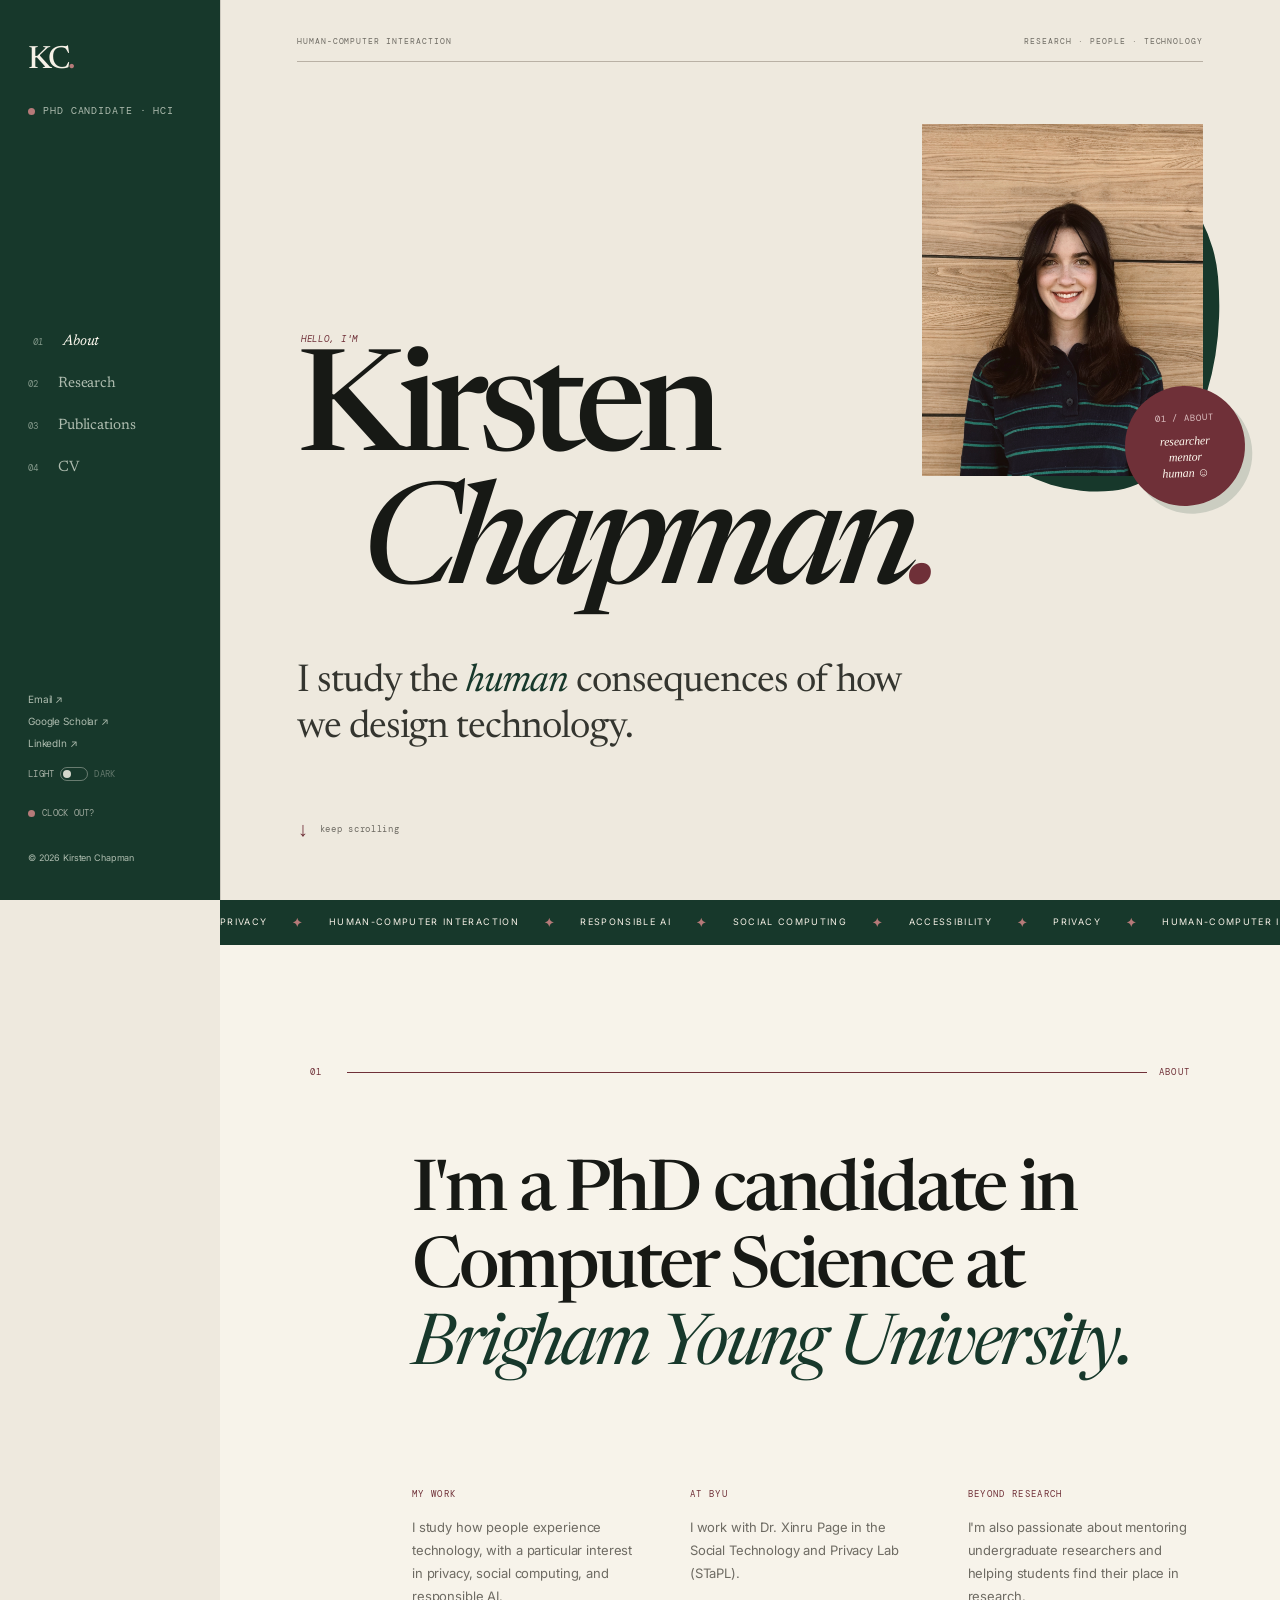
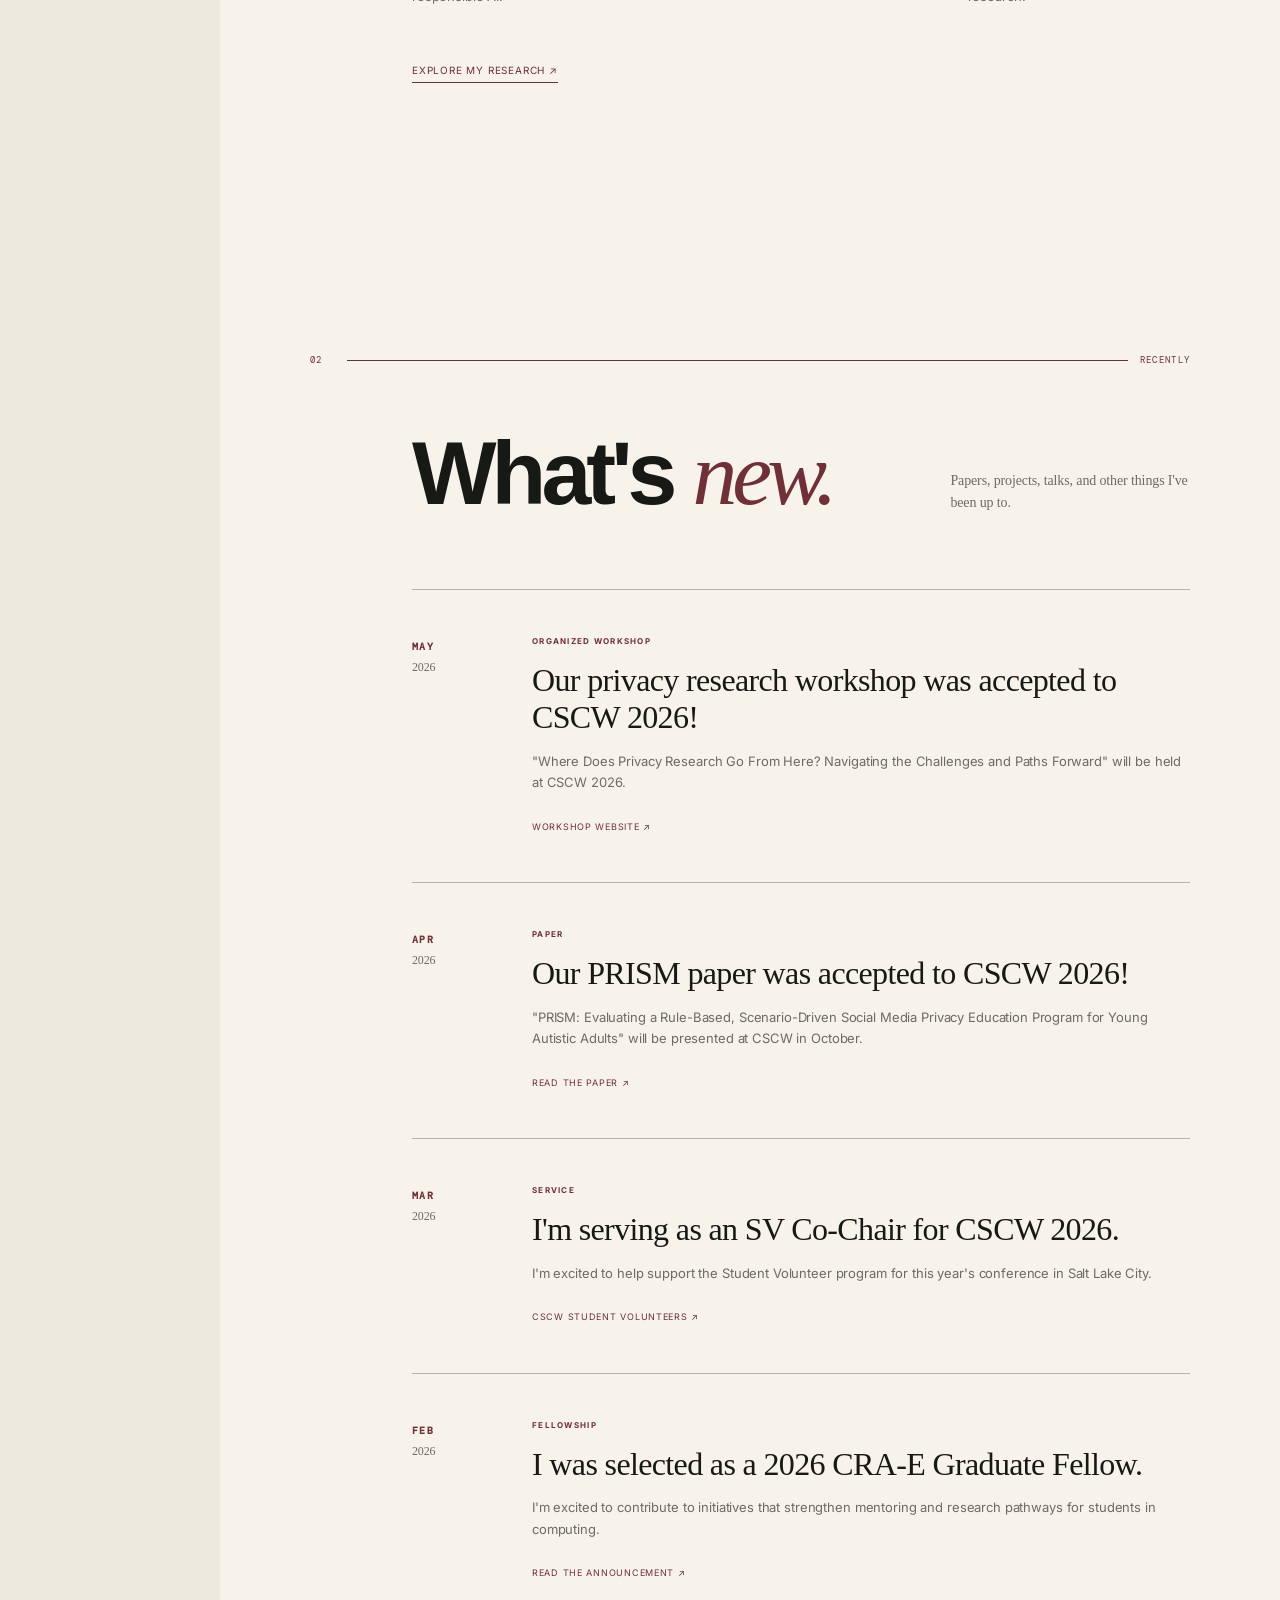
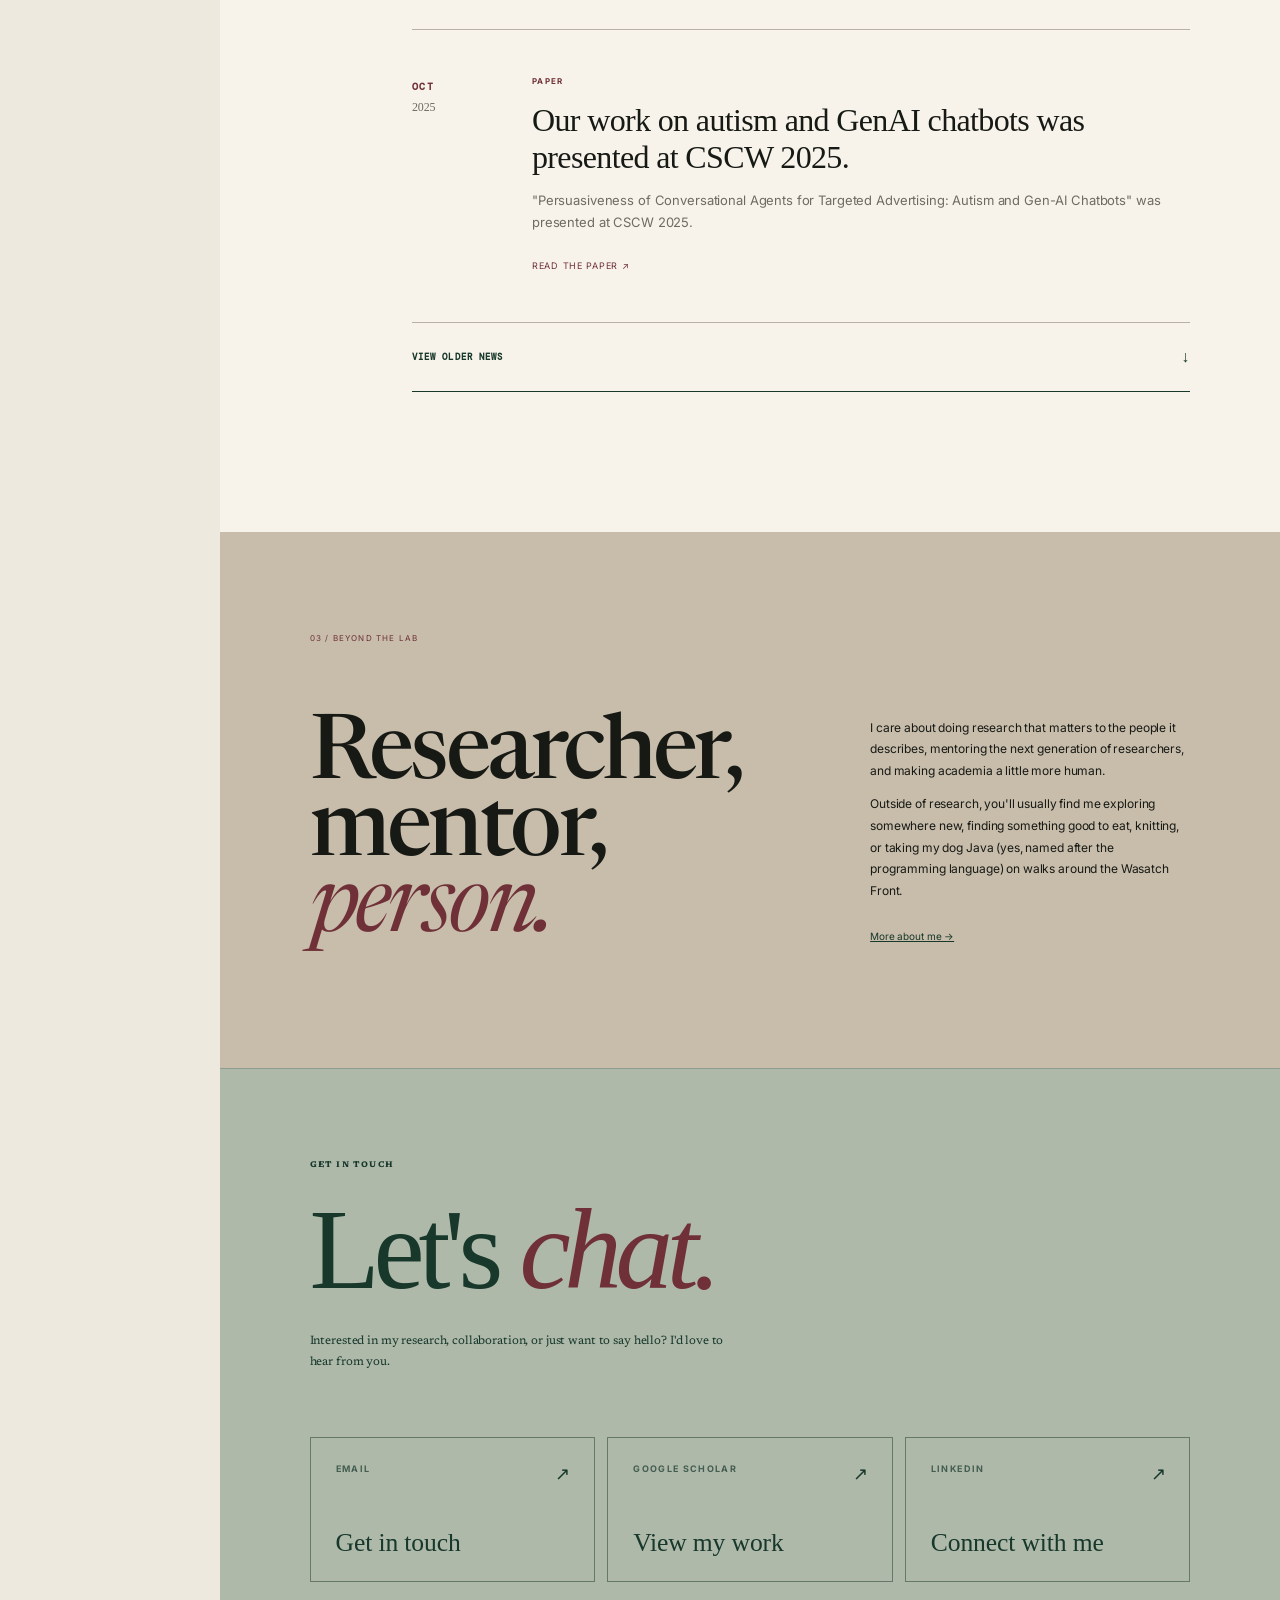
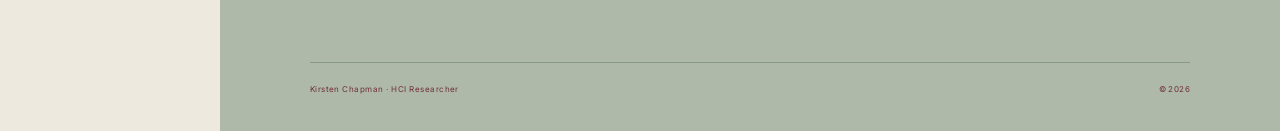
==== index.html @ 8ff65c74 "update" ====
<!DOCTYPE html>

<html lang="en">
<head>
<meta charset="utf-8"/>
<meta content="width=device-width, initial-scale=1.0" name="viewport"/>
<meta content="Kirsten Chapman is a Human-Computer Interaction researcher studying privacy, social computing, responsible AI, and people's experiences with technology." name="description"/>
<link href="images/favicon.png" rel="icon" type="image/png"/>
<title>
    Kirsten Chapman — HCI Researcher
  </title>
<link href="styles.css?v=22" rel="stylesheet"/>
<link href="https://fonts.googleapis.com" rel="preconnect"/>
<link crossorigin="" href="https://fonts.gstatic.com" rel="preconnect"/>
<link href="https://fonts.googleapis.com/css2?family=DM+Mono:wght@300;400;500&amp;family=Inter:wght@400;500;600&amp;family=Newsreader:ital,opsz,wght@0,6..72,400;0,6..72,500;0,6..72,600;1,6..72,400;1,6..72,500&amp;display=swap" rel="stylesheet"/>
</head>
<body id="top">
<!-- ==============================
     SIDEBAR
============================== -->
<aside class="sidebar">
<div>
<a class="logo" href="index.html">
      KC<span>.</span>
</a>
<div class="sidebar-status">
<span class="status-dot desktop-status-dot" aria-hidden="true"></span>
<span class="status-text">PhD Candidate · HCI</span>
<a href="elsewhere.html" class="mobile-clock-out" aria-label="Clock out to Elsewhere"><span class="status-dot" aria-hidden="true"></span><span>Clock out?</span></a>
    </div>
</div>
<nav>
<a class="active" href="index.html">
<span>01</span> About
    </a>
<a href="research.html">
<span>02</span> Research
    </a>
<a href="publications.html">
<span>03</span> Publications
    </a>
<a href="cv.html">
<span>04</span> CV
    </a>
</nav>
<div class="sidebar-bottom">

<div class="social-links">
<a href="mailto:chapkirsten@gmail.com">
        Email ↗︎︎︎
      </a>
<a href="https://scholar.google.com/citations?user=ZnHVCngAAAAJ&amp;hl=en&amp;oi=ao">
        Google Scholar ↗︎︎
      </a>
<a href="https://www.linkedin.com/in/kirsten-chapman/">
        LinkedIn ↗︎︎
      </a>
</div><button aria-label="Switch to dark mode" class="theme-toggle" title="Switch to dark mode" type="button">
<span class="theme-toggle-label">Light</span>
<span aria-hidden="true" class="theme-switch"><span></span></span>
<span class="theme-toggle-alt">Dark</span>
</button>
<a class="clock-out-link" href="elsewhere.html" aria-label="Clock out to Elsewhere"><span class="clock-out-dot" aria-hidden="true"></span><span>Clock out?</span></a>
<p>
      © 2026 Kirsten Chapman
    </p>
</div>
</aside>
<!-- ==============================
     MAIN
============================== -->
<main>
<!-- ==============================
     HERO
============================== -->
<section class="hero" id="about">
<div class="hero-meta">
<span>
      Human-Computer Interaction
    </span>
<span>
      Research · People · Technology
    </span>
</div>
<div class="hero-main">
<div class="hero-name-row">
<div class="hero-first-name">
<p class="hello">
          Hello, I'm
        </p>
<h1 class="first-name">
          Kirsten
        </h1>
</div>
<div class="portrait-area">
<div class="portrait-shape"></div>
<img alt="Portrait of Kirsten Chapman" class="portrait" src="images/profile.jpg"/>
<div class="portrait-note">
<span>
            01 / ABOUT
          </span>
<p>
            researcher<br/>
            mentor<br/>
            human ☺
          </p>
</div>
</div>
</div>
<div class="hero-last-name">
      Chapman<span class="period">.</span>
</div>
<p class="hero-statement">
      I study the
      <em>human</em>
      consequences of how we design technology.
    </p>
</div>
<a class="scroll" href="#intro">
<span>↓</span>
    keep scrolling
  </a>
</section>
<!-- ==============================
     MOVING RESEARCH STRIP
============================== -->
<div class="marquee">
<div class="marquee-track">
<span>PRIVACY</span>
<b>✦</b>
<span>HUMAN-COMPUTER INTERACTION</span>
<b>✦</b>
<span>RESPONSIBLE AI</span>
<b>✦</b>
<span>SOCIAL COMPUTING</span>
<b>✦</b>
<span>ACCESSIBILITY</span>
<b>✦</b>
<span>PRIVACY</span>
<b>✦</b>
<span>HUMAN-COMPUTER INTERACTION</span>
<b>✦</b>
<span>RESPONSIBLE AI</span>
<b>✦</b>
<span>SOCIAL COMPUTING</span>
<b>✦</b>
<span>ACCESSIBILITY</span>
<b>✦</b>
<span>PRIVACY</span>
<b>✦</b>
<span>HUMAN-COMPUTER INTERACTION</span>
<b>✦</b>
<span>RESPONSIBLE AI</span>
<b>✦</b>
<span>SOCIAL COMPUTING</span>
<b>✦</b>
<span>ACCESSIBILITY</span>
<b>✦</b>
</div>
</div>
<!-- ==============================
     ABOUT
============================== -->
<section class="intro" id="intro">
<div class="section-marker">
<span>01</span>
<div></div>
<span>ABOUT</span>
</div>
<div class="intro-content">
<p class="big-statement">
      I'm a PhD candidate in Computer Science
      at <em>Brigham Young University.</em>
</p>
<div class="intro-columns">
<div>
<span class="mini-heading">
          My work
        </span>
<p>
          I study how people experience technology,
          with a particular interest in privacy,
          social computing, and responsible AI.
        </p>
<a class="about-research-link" href="research.html">
          Explore my research ↗︎︎
        </a>
</div>
<div>
<span class="mini-heading">
          At BYU
        </span>
<p>
          I work with Dr. Xinru Page in the
          Social Technology and Privacy Lab (STaPL).
        </p>
</div>
<div>
<span class="mini-heading">
          Beyond research
        </span>
<p>
          I'm also passionate about mentoring
          undergraduate researchers and helping
          students find their place in research.
        </p>
</div>
</div>
</div>
</section>
<!-- ==============================
     NEWS / UPDATES
============================== -->
<section class="news" id="news">
<div class="section-marker">
<span>02</span>
<div></div>
<span>RECENTLY</span>
</div>
<div class="news-heading">
<h2>
      What's <em>new.</em>
</h2>
<p>
      Papers, projects, talks, and other
      things I've been up to.
    </p>
</div>
<div class="news-list" id="recent-news">
<!-- MAY 2026 -->
<article class="news-item" data-date="2026-05-31">
<div class="news-date">
<span class="news-month">
          MAY
        </span>
<span class="news-year">
          2026
        </span>
</div>
<div class="news-content">
<span class="news-category">
          ORGANIZED WORKSHOP
        </span>
<h3>
          Our privacy research workshop was accepted to CSCW 2026!
        </h3>
<p>
          "Where Does Privacy Research Go From Here?
          Navigating the Challenges and Paths Forward"
          will be held at CSCW 2026.
        </p>
<a href="https://cscw2026.hciprivacy.com/home">
          Workshop website ↗︎︎
        </a>
</div>
</article>
<!-- APRIL 2026 -->
<article class="news-item" data-date="2026-04-30">
<div class="news-date">
<span class="news-month">
          APR
        </span>
<span class="news-year">
          2026
        </span>
</div>
<div class="news-content">
<span class="news-category">
          PAPER
        </span>
<h3>
          Our PRISM paper was accepted to CSCW 2026!
        </h3>
<p>
          "PRISM: Evaluating a Rule-Based, Scenario-Driven
          Social Media Privacy Education Program for Young
          Autistic Adults" will be presented at CSCW in October.
        </p>
<a href="https://arxiv.org/abs/2604.07531">
          Read the paper ↗︎︎
        </a>
</div>
</article>
<!-- MARCH 2026 -->
<article class="news-item" data-date="2026-03-31">
<div class="news-date">
<span class="news-month">
          MAR
        </span>
<span class="news-year">
          2026
        </span>
</div>
<div class="news-content">
<span class="news-category">
          SERVICE
        </span>
<h3>
          I'm serving as an SV Co-Chair for CSCW 2026.
        </h3>
<p>
          I'm excited to help support the Student Volunteer
          program for this year's conference in Salt Lake City.
        </p>
<a href="https://new.chisv.org/conference/cscw2026">
          CSCW Student Volunteers ↗︎︎
        </a>
</div>
</article>
<!-- FEBRUARY 2026 -->
<article class="news-item" data-date="2026-02-28">
<div class="news-date">
<span class="news-month">
          FEB
        </span>
<span class="news-year">
          2026
        </span>
</div>
<div class="news-content">
<span class="news-category">
          FELLOWSHIP
        </span>
<h3>
          I was selected as a 2026 CRA-E Graduate Fellow.
        </h3>
<p>
          I'm excited to contribute to initiatives that
          strengthen mentoring and research pathways
          for students in computing.
        </p>
<a href="https://cra.org/crn/2026/03/kirsten-chapman-selected-as-cra-e-graduate-fellow/">
          Read the announcement ↗︎︎
        </a>
</div>
</article>
<!-- OCTOBER 2025 -->
<article class="news-item" data-date="2025-10-31">
<div class="news-date">
<span class="news-month">
          OCT
        </span>
<span class="news-year">
          2025
        </span>
</div>
<div class="news-content">
<span class="news-category">
          PAPER
        </span>
<h3>
          Our work on autism and GenAI chatbots was presented at CSCW 2025.
        </h3>
<p>
          "Persuasiveness of Conversational Agents for
          Targeted Advertising: Autism and Gen-AI Chatbots"
          was presented at CSCW 2025.
        </p>
<a href="https://dl.acm.org/doi/abs/10.1145/3757645">
          Read the paper ↗︎︎
        </a>
</div>
</article>
<!-- APRIL 2025 -->
<article class="news-item" data-date="2025-04-30">
<div class="news-date">
<span class="news-month">
          APR
        </span>
<span class="news-year">
          2025
        </span>
</div>
<div class="news-content">
<span class="news-category">
          PAPER
        </span>
<h3>
          Our work on political divides and
          contact-tracing adoption was
          presented at CHI 2025.
        </h3>
<p>
          "A House Divided: How US Politics
          Could Shape Contact-Tracing Adoption
          in Future Pandemics"
          was presented at CHI 2025.
        </p>
<a href="https://dl.acm.org/doi/full/10.1145/3706598.3713645">
          Read the paper ↗︎︎
        </a>
</div>
</article>
</div>
<!-- ==============================
       OLDER NEWS ARCHIVE
  =============================== -->
<div class="news-archive" id="news-archive">
<button aria-controls="older-news" aria-expanded="false" class="news-archive-toggle" id="news-archive-toggle" type="button">
<span>
        View older news
      </span>
<span class="news-archive-arrow">
        ↓
      </span>
</button>
<div class="news-list news-list-older" hidden="" id="older-news">
</div>
</div>
</section>
<!-- ==============================
     PERSONAL
============================== -->
<section class="personal">
<div class="personal-number">
    03 / BEYOND THE LAB
  </div>
<div class="personal-grid">
<h2>
      Researcher,<br/>
      mentor,<br/>
<em>person.</em>
</h2>
<div class="personal-copy">
<p>
        I care about doing research that matters
        to the people it describes, mentoring the
        next generation of researchers, and making
        academia a little more human.
      </p>
<p>
        Outside of research, you'll usually find me
        exploring somewhere new, finding something
        good to eat, knitting, or taking my dog Java
        (yes, named after the programming language)
        on walks around the Wasatch Front.
      </p>
<a href="cv.html">
        More about me →
      </a>
</div>
</div>
</section>
<!-- ==============================
     CONTACT
============================== -->
<section class="contact">
<div class="contact-heading">
<p class="contact-small">
      GET IN TOUCH
    </p>
<h2>
      Let's <em>chat.</em>
</h2>
<p class="contact-intro">
      Interested in my research, collaboration,
      or just want to say hello? I'd love to hear from you.
    </p>
</div>
<div class="contact-links-grid">
<!-- EMAIL -->
<a class="contact-card contact-card-primary" href="mailto:chapkirsten@gmail.com">
<span class="contact-card-label">
        EMAIL
      </span>
<span class="contact-card-title">
        Get in touch
      </span>
<span class="contact-card-arrow">
        ↗︎︎
      </span>
</a>
<!-- GOOGLE SCHOLAR -->
<a class="contact-card" href="https://scholar.google.com/citations?user=ZnHVCngAAAAJ&amp;hl=en&amp;oi=ao">
<span class="contact-card-label">
        GOOGLE SCHOLAR
      </span>
<span class="contact-card-title">
        View my work
      </span>
<span class="contact-card-arrow">
        ↗︎︎
      </span>
</a>
<!-- LINKEDIN -->
<a class="contact-card" href="https://www.linkedin.com/in/kirsten-chapman/">
<span class="contact-card-label">
        LINKEDIN
      </span>
<span class="contact-card-title">
        Connect with me
      </span>
<span class="contact-card-arrow">
        ↗︎︎
      </span>
</a>
</div>
<div class="contact-bottom">
<span class="contact-signoff">
      Kirsten Chapman · HCI Researcher
      <a href="elsewhere.html" class="footer-clock-out" aria-label="Clock out to Elsewhere"><span class="footer-clock-out-dot" aria-hidden="true"></span><span>Clock out?</span></a>
    </span>
<span>
      © 2026
    </span>
</div>
</section>
<div class="back-to-top-wrap">
<a aria-label="Back to top" class="back-to-top" href="#top">
<span>↑</span> Back to top
  </a>
</div>
</main>
<script src="script.js?v=10"></script>
<!-- Cloudflare Web Analytics -->
<script data-cf-beacon='{"token": "c75ca6f7cf0b4331afd3707bc6c81db9"}' src="https://static.cloudflareinsights.com/beacon.min.js" type="module"></script>
<!-- End Cloudflare Web Analytics -->
</body>
</html>
---- styles.css ----
/* ==================================
   COLORS
================================== */

:root {
  --cream: #f3eee5;
  --cream-dark: #e8e0d4;

  --ink: #211a19;
  --muted: #756b67;

  --burgundy: #762d3c;
  --burgundy-dark: #4d1d27;

  --pink: #dfbcc2;
  --pink-light: #eed9dc;

  --line: #cec4b9;

  --sidebar-width: 220px;
}


/* ==================================
   RESET
================================== */

* {
  box-sizing: border-box;
}

html {
  scroll-behavior: smooth;
}

body {
  margin: 0;

  background: var(--cream);
  color: var(--ink);

  font-family:
    Arial,
    Helvetica,
    sans-serif;

  line-height: 1.6;
}

a {
  color: inherit;
}


/* ==================================
   ARROWS
================================== */

.arrow,
.pub-arrow,
.contact-card-arrow,
.cv-bottom-arrow,
.scholar-cta > a span {
  font-family: Georgia, "Times New Roman", serif;
  font-style: normal;
}


/* ==================================
   SIDEBAR
================================== */

.sidebar {
  position: fixed;

  top: 0;
  left: 0;

  width: var(--sidebar-width);
  height: 100vh;

  padding: 35px 28px;

  background: var(--cream);

  border-right:
    1px solid var(--line);

  display: flex;
  flex-direction: column;
  justify-content: space-between;

  z-index: 100;
}


.logo {
  display: inline-block;

  font-family: Georgia, serif;

  font-size: 32px;
  font-weight: bold;

  text-decoration: none;
  letter-spacing: -.05em;
}


.logo span {
  color: var(--burgundy);
}


.sidebar-status {
  margin-top: 17px;

  display: flex;
  align-items: center;

  gap: 8px;

  color: var(--muted);

  font-size: 9px;

  text-transform: uppercase;
  letter-spacing: .09em;
}


.status-dot {
  width: 7px;
  height: 7px;

  border-radius: 50%;

  background: var(--burgundy);

  animation:
    pulse 2.2s ease-in-out infinite;
}


@keyframes pulse {

  0%,
  100% {
    opacity: 1;
  }

  50% {
    opacity: .25;
  }

}


.sidebar nav {
  display: flex;
  flex-direction: column;

  gap: 18px;
}


.sidebar nav a {
  display: grid;

  grid-template-columns:
    30px
    1fr;

  text-decoration: none;

  color: var(--muted);

  font-family: Georgia, serif;

  font-size: 15px;

  transition:
    color .2s ease,
    transform .2s ease;
}


.sidebar nav a span {
  padding-top: 5px;

  font-family: Arial, sans-serif;

  font-size: 8px;
}


.sidebar nav a:hover,
.sidebar nav a.active {
  color: var(--burgundy);

  transform:
    translateX(5px);
}


.social-links {
  display: flex;
  flex-direction: column;

  gap: 6px;
}


.social-links a {
  text-decoration: none;

  color: var(--muted);

  font-size: 10px;
}


.social-links a:hover {
  color: var(--burgundy);
}


.sidebar-bottom > p {
  margin:
    25px
    0
    0;

  color: #9b928d;

  font-size: 8px;
}


/* ==================================
   MAIN
================================== */

main {
  margin-left: var(--sidebar-width);
}


/* ==================================
   HERO
================================== */

.hero {
  min-height: 100vh;

  padding:
    35px
    clamp(35px, 6vw, 100px)
    55px;

  display: flex;
  flex-direction: column;
}


.hero-meta {
  display: flex;
  justify-content: space-between;

  padding-bottom: 13px;

  border-bottom:
    1px solid var(--line);

  color: var(--muted);

  font-size: 8px;

  letter-spacing: .13em;
  text-transform: uppercase;
}


.hero-main {
  flex: 1;

  display: flex;
  flex-direction: column;
  justify-content: center;

  padding: 40px 0;
}


/* KIRSTEN + PHOTO */

.hero-name-row {
  display: grid;

  grid-template-columns:
    minmax(0, 1fr)
    clamp(210px, 22vw, 300px);

  gap:
    clamp(25px, 4vw, 70px);

  align-items: end;
}


.hero-first-name {
  align-self: end;
}


.hello {
  margin:
    0
    0
    14px
    4px;

  color: var(--burgundy);

  font-family: Georgia, serif;
  font-style: italic;

  font-size: 22px;
}


/* Prevent large Kirsten wordmark from covering HELLO, I'M */

.hero-first-name .hello {
  position: relative;
  z-index: 5;
}


.first-name {
  margin: 0;

  font-family:
    Arial,
    Helvetica,
    sans-serif;

  font-size:
    clamp(85px, 11vw, 160px);

  line-height: .82;

  letter-spacing: -.075em;
}


/* CHAPMAN */

.hero-last-name {
  position: relative;

  z-index: 4;

  width: fit-content;

  margin-top: 20px;
  margin-left: 5vw;

  font-family: Georgia, serif;

  font-size:
    clamp(85px, 11vw, 160px);

  font-style: italic;

  line-height: .78;

  letter-spacing: -.065em;
}


.hero-last-name .period,
.period {
  color: var(--burgundy);
}


/* PHOTO */

.portrait-area {
  position: relative;

  width: 100%;
  max-width: 320px;

  justify-self: end;
  align-self: end;
}


.portrait-shape {
  position: absolute;

  width: 100%;
  height: 100%;

  left: 17px;
  top: 17px;

  background: var(--pink);

  transform:
    rotate(3deg);
}


.portrait {
  position: relative;

  display: block;

  width: 100%;

  aspect-ratio: 4 / 5;

  object-fit: cover;

  z-index: 2;

  transition:
    transform .6s ease;
}


.portrait-area:hover
.portrait {
  transform:
    translate(-3px, -3px);
}


.portrait-note {
  position: absolute;

  right: -42px;
  bottom: -30px;

  width: 120px;
  height: 120px;

  border-radius: 50%;

  background: var(--burgundy);
  color: var(--cream);

  display: flex;
  flex-direction: column;
  align-items: center;
  justify-content: center;

  text-align: center;

  transform:
    rotate(7deg);

  z-index: 3;
}


.portrait-note span {
  font-size: 7px;

  letter-spacing: .1em;
}


.portrait-note p {
  margin:
    8px
    0
    0;

  font-family: Georgia, serif;
  font-style: italic;

  font-size: 12px;

  line-height: 1.35;
}


/* HERO STATEMENT */

.hero-statement {
  max-width: 640px;

  margin:
    55px
    0
    0;

  font-family: Georgia, serif;

  font-size:
    clamp(25px, 3vw, 42px);

  line-height: 1.18;

  letter-spacing: -.025em;
}


.hero-statement em {
  color: var(--burgundy);

  font-weight: normal;
}


.scroll {
  width: fit-content;

  display: flex;
  align-items: center;

  gap: 10px;

  color: var(--muted);

  text-decoration: none;

  font-size: 9px;

  letter-spacing: .08em;
}


.scroll span {
  color: var(--burgundy);

  font-size: 20px;

  transition:
    transform .25s ease;
}


.scroll:hover span {
  transform:
    translateY(5px);
}


/* ==================================
   MARQUEE
================================== */

.marquee {
  overflow: hidden;

  padding:
    13px
    0;

  background: var(--burgundy);
  color: var(--cream);

  white-space: nowrap;
}


.marquee-track {
  width: max-content;

  display: flex;
  align-items: center;

  gap: 25px;

  font-size: 9px;

  letter-spacing: .15em;

  animation:
    marquee 28s linear infinite;
}


.marquee-track b {
  color: var(--pink);

  font-size: 12px;
}


@keyframes marquee {

  from {
    transform:
      translateX(0);
  }

  to {
    transform:
      translateX(-33.3333%);
  }

}


/* ==================================
   SECTION MARKER
================================== */

.section-marker {
  display: grid;

  grid-template-columns:
    25px
    1fr
    auto;

  gap: 12px;

  align-items: center;

  color: var(--burgundy);

  font-size: 8px;

  letter-spacing: .15em;
}


.section-marker div {
  height: 1px;

  background: var(--line);
}


.section-marker.light {
  color: var(--pink);
}


.section-marker.light div {
  background:
    rgba(255,255,255,.2);
}


/* ==================================
   INTRO
================================== */

.intro {
  padding:
    120px
    clamp(35px, 7vw, 120px)
    150px;
}


.intro-content {
  margin:
    75px
    0
    0
    8vw;
}


.big-statement {
  max-width: 1000px;

  margin: 0;

  font-family: Georgia, serif;

  font-size:
    clamp(43px, 5.5vw, 78px);

  line-height: 1.1;

  letter-spacing: -.035em;
}


.big-statement em {
  color: var(--burgundy);

  font-weight: normal;
}


.intro-columns {
  max-width: 950px;

  margin-top: 100px;

  display: grid;

  grid-template-columns:
    repeat(3, 1fr);

  gap: 55px;
}


.mini-heading {
  display: block;

  margin-bottom: 15px;

  color: var(--burgundy);

  font-size: 8px;

  letter-spacing: .15em;
  text-transform: uppercase;
}


.intro-columns p {
  margin: 0;

  color: var(--muted);

  font-size: 13px;

  line-height: 1.75;
}


/* ==================================
   RESEARCH QUESTIONS
================================== */

.research {
  padding:
    110px
    clamp(35px, 6vw, 100px)
    130px;

  background: var(--burgundy-dark);
  color: var(--cream);
}


.research-title {
  margin:
    70px
    0
    90px
    8vw;

  display: flex;
  justify-content: space-between;
  align-items: end;
}


.research-title h2 {
  margin: 0;

  font-family: Georgia, serif;

  font-size:
    clamp(50px, 6vw, 85px);

  line-height: .95;

  font-weight: normal;

  letter-spacing: -.04em;
}


.research-title h2 em {
  color: var(--pink);

  font-weight: normal;
}


.research-title > p {
  max-width: 180px;

  margin-bottom: 5px;

  color: #b9a7aa;

  font-size: 11px;
}


/* EDITORIAL QUESTION GRID */

.research-grid {
  display: grid;

  grid-template-columns:
    repeat(3, minmax(0, 1fr));

  border-top:
    1px solid rgba(255,255,255,.22);

  border-bottom:
    1px solid rgba(255,255,255,.22);
}


/* INDIVIDUAL QUESTION */

.research-card {
  min-width: 0;

  min-height: 470px;

  padding:
    34px
    clamp(24px, 3vw, 42px)
    30px;

  display: flex;
  flex-direction: column;

  border-right:
    1px solid rgba(255,255,255,.22);
}


.research-card:first-child {
  padding-left: 0;
}


.research-card:last-child {
  padding-right: 0;

  border-right: none;
}


/* QUESTION NUMBER + SYMBOL */

.card-top {
  display: flex;
  justify-content: space-between;
  align-items: flex-start;

  min-height: 85px;
}


.question-number {
  color: rgba(255,255,255,.42);

  font-size: 8px;
  font-weight: bold;

  letter-spacing: .14em;
}


.symbol {
  color: var(--pink);

  font-family: Georgia, serif;

  font-size: 38px;

  line-height: .8;
}


/* QUESTION CONTENT */

.card-content {
  margin:
    25px
    0
    auto;
}


.card-label {
  margin:
    0
    0
    17px;

  color: var(--pink);

  font-size: 8px !important;
  font-weight: bold;

  letter-spacing: .16em;

  text-transform: uppercase;
}


.card-content h3 {
  max-width: 320px;

  margin:
    0
    0
    28px;

  font-family: Georgia, serif;

  font-size:
    clamp(29px, 3vw, 43px);

  font-weight: normal;

  line-height: 1.04;

  letter-spacing: -.025em;
}


.card-content > p {
  max-width: 315px;

  margin: 0;

  color: #cbbdc0;

  font-size: 12px;

  line-height: 1.75;
}


/* QUESTION KEYWORDS */

.card-bottom {
  margin-top: 55px;

  padding-top: 17px;

  border-top:
    1px solid rgba(255,255,255,.16);

  color: #b9a7aa;

  font-size: 7px;
  font-weight: bold;

  letter-spacing: .12em;
}


/* ==================================
   PUBLICATIONS — HOMEPAGE
================================== */

.publications {
  padding:
    120px
    clamp(35px, 7vw, 120px)
    150px;
}


.publications-heading {
  margin:
    65px
    0
    60px;

  display: flex;
  justify-content: space-between;
  align-items: end;
}


.publications-heading h2 {
  margin: 0;

  font-family: Georgia, serif;

  font-size:
    clamp(55px, 7vw, 100px);

  font-weight: normal;

  letter-spacing: -.045em;
}


.publications-heading h2 em {
  color: var(--burgundy);
}


.publications-heading > a {
  margin-bottom: 15px;

  color: var(--burgundy);

  font-size: 10px;
}


.publication-list {
  border-top:
    1px solid var(--line);
}


.publication {
  display: grid;

  grid-template-columns:
    50px
    1fr
    90px
    25px;

  gap: 25px;

  align-items: center;

  padding:
    30px
    10px;

  border-bottom:
    1px solid var(--line);

  text-decoration: none;

  transition:
    background .3s ease,
    padding .3s ease;
}


.publication:hover {
  background: var(--pink);

  padding-left: 25px;
  padding-right: 25px;
}


.pub-number {
  color: var(--muted);

  font-size: 8px;
}


.pub-info h3 {
  margin:
    0
    0
    7px;

  font-family: Georgia, serif;

  font-size:
    clamp(19px, 2.2vw, 29px);

  font-weight: normal;

  transition:
    transform .25s ease;
}


.publication:hover
.pub-info h3 {
  transform:
    translateX(5px);
}


.pub-info p {
  margin: 0;

  color: var(--muted);

  font-size: 9px;
}


.pub-meta {
  display: flex;
  flex-direction: column;

  text-align: right;

  color: var(--muted);

  font-size: 8px;
}


.pub-arrow {
  font-size: 18px;

  transition:
    transform .25s ease;
}


.publication:hover
.pub-arrow {
  transform:
    translate(5px, -5px);
}


/* ==================================
   PERSONAL
================================== */

.personal {
  padding:
    100px
    clamp(35px, 7vw, 120px)
    120px;

  background: var(--pink);
}


.personal-number {
  color: var(--burgundy);

  font-size: 8px;

  letter-spacing: .15em;
}


.personal-grid {
  margin-top: 60px;

  display: grid;

  grid-template-columns:
    1.2fr
    .8fr;

  gap: 80px;

  align-items: end;
}


.personal h2 {
  margin: 0;

  font-family: Georgia, serif;

  font-size:
    clamp(55px, 7vw, 105px);

  line-height: .85;

  font-weight: normal;

  letter-spacing: -.05em;
}


.personal h2 em {
  color: var(--burgundy);
}


.personal-copy {
  max-width: 420px;
}


.personal-copy p {
  font-size: 12px;

  line-height: 1.8;
}


.personal-copy a {
  display: inline-block;

  margin-top: 15px;

  color: var(--burgundy);

  font-size: 10px;
}


/* ==================================
   CONTACT
================================== */

.contact {
  padding:
    90px
    clamp(35px, 7vw, 120px)
    35px;

  background: var(--burgundy);
  color: var(--cream);
}


.contact-heading {
  max-width: 900px;
}


.contact-small {
  margin:
    0
    0
    30px;

  color: var(--pink);

  font-size: 8px;
  font-weight: bold;

  letter-spacing: .15em;

  text-transform: uppercase;
}


.contact-heading h2 {
  margin: 0;

  font-family:
    Georgia,
    serif;

  font-size:
    clamp(70px, 9vw, 135px);

  font-weight: normal;

  line-height: .82;

  letter-spacing: -.055em;
}


.contact-heading h2 em {
  color: var(--pink);

  font-weight: normal;
}


.contact-intro {
  max-width: 430px;

  margin:
    35px
    0
    0;

  color: #d4b9bd;

  font-size: 12px;

  line-height: 1.7;
}


/* CONTACT CARDS */

.contact-links-grid {
  width: 100%;

  margin-top: 65px;

  display: grid;

  grid-template-columns:
    repeat(3, minmax(0, 1fr));

  gap: 12px;
}


.contact-card {
  position: relative;

  min-height: 145px;

  padding:
    24px
    55px
    24px
    25px;

  display: flex;
  flex-direction: column;
  justify-content: space-between;

  background: transparent;

  border:
    1px solid rgba(255,255,255,.35);

  color: var(--cream);

  text-decoration: none;

  transition:
    transform .2s ease,
    background .2s ease,
    border-color .2s ease,
    color .2s ease;
}


.contact-card:hover {
  background: var(--cream);

  border-color: var(--cream);

  color: var(--burgundy);

  transform:
    translateY(-3px);
}


.contact-card-primary {
  background: var(--pink);

  border-color: var(--pink);

  color: var(--ink);
}


.contact-card-primary:hover {
  background: var(--cream);

  border-color: var(--cream);

  color: var(--burgundy);
}


.contact-card-label {
  font-size: 7px;
  font-weight: bold;

  letter-spacing: .15em;

  text-transform: uppercase;

  opacity: .7;
}


.contact-card-title {
  font-family:
    Georgia,
    serif;

  font-size:
    clamp(20px, 2vw, 28px);

  line-height: 1.1;
}


.contact-card-arrow {
  position: absolute;

  top: 22px;
  right: 24px;

  font-size: 18px;

  transition:
    transform .2s ease;
}


.contact-card:hover
.contact-card-arrow {
  transform:
    translate(3px, -3px);
}


.contact-bottom {
  margin-top: 80px;

  padding-top: 20px;

  border-top:
    1px solid rgba(23, 56, 43, .25);

  display: flex;
  justify-content: space-between;

  color: var(--oxblood);

  font-size: 8px;

  letter-spacing: .06em;
}


/* ==================================
   REVEAL ANIMATIONS
================================== */

.reveal {
  opacity: 0;

  transform:
    translateY(30px);

  transition:
    opacity .75s ease,
    transform .75s ease;
}


.reveal.visible {
  opacity: 1;

  transform:
    translateY(0);
}


/* ==================================
   SUBPAGE SHARED
================================== */

.subpage-hero {
  padding:
    45px
    clamp(35px, 7vw, 120px)
    42px;

  display: flex;
  flex-direction: column;
}


.cv-hero {
  min-height: 75vh;

  padding:
    45px
    clamp(35px, 7vw, 120px)
    90px;

  display: flex;
  flex-direction: column;
  justify-content: space-between;
}


.subpage-meta {
  display: flex;
  justify-content: space-between;

  padding-bottom: 15px;

  border-bottom:
    1px solid var(--line);

  color: var(--muted);

  font-size: 8px;

  letter-spacing: .15em;
}


.subpage-title {
  margin:
    72px
    0
    58px;
}


.subpage-title .hello {
  margin-left: 5px;
}


.subpage-title h1,
.cv-title-row h1 {
  margin: 0;

  font-family: Georgia, serif;

  font-size:
    clamp(80px, 11vw, 160px);

  line-height: .8;

  font-weight: normal;

  letter-spacing: -.06em;
}


.subpage-title h1 em,
.cv-title-row h1 em {
  color: var(--burgundy);

  font-weight: normal;
}


.subpage-intro {
  display: block;
}


.subpage-intro > p {
  max-width: 750px;

  margin: 0;

  font-family: Georgia, serif;

  font-size:
    clamp(25px, 3vw, 40px);

  line-height: 1.2;
}


.subpage-intro em {
  color: var(--burgundy);
}


/* ==================================
   PUBLICATION HERO STATS
================================== */

.publication-stats {
  width: 100%;
  max-width: 900px;

  margin-top: 32px;
  margin-bottom: 0;

  padding-top: 18px;
  padding-bottom: 0;

  border-top:
    1px solid var(--line);

  display: grid;

  grid-template-columns:
    repeat(4, minmax(0, 1fr));

  gap: 30px;
}


.publication-stats div {
  display: flex;
  align-items: baseline;

  gap: 9px;

  min-width: 0;
}


.publication-stats strong {
  flex: 0 0 auto;

  font-family: Georgia, serif;

  color: var(--burgundy);

  font-size: 30px;
  font-weight: normal;

  line-height: 1;
}


.publication-stats span {
  color: var(--muted);

  font-size: 7px;

  line-height: 1.35;

  letter-spacing: .1em;
  text-transform: uppercase;
}


/* ==================================
   PUBLICATIONS PAGE
================================== */

.pub-controls {
  padding:
    24px
    clamp(35px, 7vw, 120px)
    28px;

  background: var(--cream-dark);

  border-top:
    1px solid var(--line);

  border-bottom:
    1px solid var(--line);
}


.pub-legend {
  margin: 0;

  display: flex;
  flex-wrap: wrap;

  gap: 9px;

  color: var(--muted);
}


.pub-filter {
  padding:
    10px
    14px;

  background: transparent;

  border:
    1px solid var(--line);

  color: var(--muted);

  font-family:
    Arial,
    Helvetica,
    sans-serif;

  font-size: 8px;
  font-weight: bold;

  line-height: 1;

  letter-spacing: .09em;

  text-transform: uppercase;

  cursor: pointer;

  transition:
    background .2s ease,
    border-color .2s ease,
    color .2s ease,
    transform .2s ease;
}


.pub-filter:hover {
  border-color: var(--burgundy);

  color: var(--burgundy);

  transform:
    translateY(-1px);
}


.pub-filter.active {
  background: var(--burgundy);

  border-color: var(--burgundy);

  color: var(--cream);
}


.pub-filter.active::after {
  content: "";
}


/* PUBLICATION YEAR SECTIONS */

.publication-year-section {
  display: grid;

  grid-template-columns:
    150px
    1fr;

  padding:
    0
    clamp(35px, 7vw, 120px);

  border-bottom:
    1px solid var(--line);
}


.year-column {
  padding-top: 55px;

  border-right:
    1px solid var(--line);

  font-family: Georgia, serif;

  color: var(--burgundy);

  font-size: 26px;
}


.workshops-text {
  display: inline-block;

  transform:
    translateX(-50px);
}


.full-publication-list {
  padding-left: 55px;
}


.full-publication {
  padding:
    55px
    10px;

  border-bottom:
    1px solid var(--line);

  transition:
    padding .3s ease;
}


.full-publication:last-child {
  border-bottom: none;
}


.full-publication:hover {
  padding-left: 25px;
}


.full-publication.featured-publication {
  position: relative;
}


.full-publication.featured-publication::before {
  content: "FEATURED";

  position: absolute;

  top: 55px;
  right: 10px;

  padding:
    5px
    8px;

  background: var(--burgundy);
  color: var(--cream);

  font-size: 6px;

  letter-spacing: .15em;
}


.full-pub-top {
  display: flex;

  gap: 25px;

  margin-bottom: 25px;

  color: var(--burgundy);

  font-size: 7px;

  letter-spacing: .13em;
}


.full-publication h2 {
  max-width: 850px;

  margin:
    0
    0
    15px;

  font-family: Georgia, serif;

  font-size:
    clamp(27px, 3vw, 42px);

  line-height: 1.15;

  font-weight: normal;
}


.full-authors {
  color: var(--muted);

  font-size: 11px;
}


.full-description {
  max-width: 650px;

  margin-top: 25px;

  color: var(--muted);

  font-size: 12px;

  line-height: 1.7;
}


.full-pub-links {
  display: flex;
  flex-wrap: wrap;

  gap: 20px;

  margin-top: 25px;
}


.full-pub-links a {
  color: var(--burgundy);

  font-size: 9px;
}


.scholar-cta {
  padding:
    100px
    clamp(35px, 7vw, 120px);

  background: var(--pink);
}


.scholar-cta > p {
  margin:
    0
    0
    10px;

  color: var(--burgundy);

  font-size: 9px;

  letter-spacing: .1em;
}


.scholar-cta > a {
  display: flex;
  justify-content: space-between;

  font-family: Georgia, serif;

  font-size:
    clamp(50px, 7vw, 95px);

  text-decoration: none;

  line-height: 1;
}


.scholar-cta > a span {
  color: var(--burgundy);

  transition:
    transform .3s ease;
}


.scholar-cta > a:hover span {
  transform:
    translate(8px, -8px);
}


/* ==================================
   CV
================================== */

.cv-title-row {
  display: flex;
  justify-content: space-between;
  align-items: end;

  margin:
    80px
    0;
}


.download-cv {
  width: 115px;
  height: 115px;

  border-radius: 50%;

  background: var(--burgundy);
  color: var(--cream);

  display: flex;
  align-items: center;
  justify-content: center;

  gap: 12px;

  text-decoration: none;

  font-family: Georgia, serif;

  font-size: 12px;

  line-height: 1.3;

  transition:
    transform .3s ease,
    background .3s ease;
}


.download-cv > span {
  font-size: 22px;
}


.download-cv:hover {
  transform:
    rotate(5deg)
    scale(1.05);

  background: var(--burgundy-dark);
}


.cv-name-block {
  display: flex;
  justify-content: space-between;
  align-items: end;

  padding-top: 25px;

  border-top:
    1px solid var(--line);
}


.cv-name-block h2 {
  margin: 0;

  font-family: Georgia, serif;

  font-size: 28px;

  font-weight: normal;
}


.cv-name-block p {
  margin: 0;

  text-align: right;

  color: var(--muted);

  font-size: 10px;
}


/* CV SECTIONS */

.cv-category {
  display: grid;

  grid-template-columns:
    minmax(180px, .4fr)
    minmax(0, 1fr);

  gap: 60px;

  padding:
    80px
    clamp(35px, 7vw, 120px);

  border-top:
    1px solid var(--line);
}


.cv-category-heading span {
  color: var(--burgundy);

  font-size: 8px;
}


.cv-category-heading h2 {
  margin:
    12px
    0
    0;

  font-family: Georgia, serif;

  font-size:
    clamp(27px, 3vw, 40px);

  font-weight: normal;
}


.cv-entry {
  display: grid;

  grid-template-columns:
    130px
    1fr;

  gap: 30px;

  padding:
    0
    0
    45px;

  margin-bottom: 45px;

  border-bottom:
    1px solid var(--line);
}


.cv-entry:last-of-type {
  margin-bottom: 0;
}


.cv-entry-date {
  color: var(--burgundy);

  font-size: 8px;

  letter-spacing: .08em;
}


.cv-entry-content h3 {
  margin:
    0
    0
    7px;

  font-family: Georgia, serif;

  font-size: 22px;

  font-weight: normal;
}


.cv-entry-content p {
  max-width: 650px;

  color: var(--muted);

  font-size: 11px;

  line-height: 1.7;
}


.cv-entry-content .cv-place {
  color: var(--ink);

  font-style: italic;
}


.cv-entry-content a {
  display: inline-block;

  margin-top: 7px;

  color: var(--burgundy);

  font-size: 9px;
}


.cv-more-link {
  display: inline-block;

  color: var(--burgundy);

  font-size: 10px;
}


.cv-method-grid {
  display: grid;

  grid-template-columns:
    repeat(3, 1fr);

  gap: 45px;
}


.cv-method-grid span {
  color: var(--burgundy);

  font-size: 7px;

  letter-spacing: .13em;
}


.cv-method-grid p {
  font-family: Georgia, serif;

  font-size: 17px;

  line-height: 1.7;
}


/* ==================================
   CV BOTTOM CTA
================================== */

.cv-bottom {
  padding:
    70px
    clamp(35px, 7vw, 120px)
    80px;

  border-top:
    1px solid var(--line);
}


.cv-bottom > p {
  margin:
    0
    0
    24px;

  color: var(--muted);

  font-size: 9px;
  font-weight: bold;

  letter-spacing: .14em;

  text-transform: uppercase;
}


.cv-bottom-links {
  display: grid;

  grid-template-columns:
    repeat(2, minmax(0, 1fr));

  gap: 14px;

  max-width: 900px;
}


.cv-bottom-link {
  position: relative;

  min-height: 145px;

  padding:
    24px
    55px
    24px
    25px;

  display: flex;
  flex-direction: column;
  justify-content: space-between;

  text-decoration: none;

  transition:
    transform .2s ease,
    background .2s ease,
    border-color .2s ease;
}


.cv-bottom-link.primary {
  background: var(--burgundy);

  border:
    1px solid var(--burgundy);

  color: var(--cream);
}


.cv-bottom-link.primary:hover {
  background: var(--burgundy-dark);

  border-color: var(--burgundy-dark);

  transform:
    translateY(-3px);
}


.cv-bottom-link.secondary {
  background: transparent;

  border:
    1px solid var(--burgundy);

  color: var(--burgundy);
}


.cv-bottom-link.secondary:hover {
  background: var(--pink-light);

  transform:
    translateY(-3px);
}


.cv-bottom-label {
  font-size: 7px;
  font-weight: bold;

  letter-spacing: .15em;

  text-transform: uppercase;

  opacity: .75;
}


.cv-bottom-title {
  font-family:
    Georgia,
    serif;

  font-size:
    clamp(20px, 2vw, 28px);

  line-height: 1.1;
}


.cv-bottom-arrow {
  position: absolute;

  top: 22px;
  right: 24px;

  font-size: 18px;

  transition:
    transform .2s ease;
}


.cv-bottom-link:hover
.cv-bottom-arrow {
  transform:
    translate(3px, -3px);
}


/* ==================================
   BIBTEX POPUP
================================== */

.bibtex-modal {
  position: fixed;

  inset: 0;

  background:
    rgba(33, 26, 25, .72);

  display: flex;
  align-items: center;
  justify-content: center;

  padding: 30px;

  opacity: 0;
  visibility: hidden;

  transition:
    opacity .25s ease,
    visibility .25s ease;

  z-index: 1000;
}


.bibtex-modal.open {
  opacity: 1;
  visibility: visible;
}


.bibtex-box {
  position: relative;

  width:
    min(700px, 100%);

  max-height: 80vh;

  overflow-y: auto;

  padding:
    45px
    45px
    40px;

  background: var(--cream);

  border:
    1px solid var(--line);

  box-shadow:
    0 20px 60px
    rgba(33, 26, 25, .25);

  transform:
    translateY(15px);

  transition:
    transform .25s ease;
}


.bibtex-modal.open
.bibtex-box {
  transform:
    translateY(0);
}


.bibtex-label {
  display: block;

  margin-bottom: 25px;

  color: var(--burgundy);

  font-size: 8px;

  letter-spacing: .15em;
}


.bibtex-close {
  position: absolute;

  top: 18px;
  right: 22px;

  padding: 0;

  border: none;

  background: transparent;

  color: var(--burgundy);

  font-family: Georgia, serif;

  font-size: 30px;

  line-height: 1;

  cursor: pointer;

  transition:
    transform .2s ease,
    color .2s ease;
}


.bibtex-close:hover {
  color: var(--burgundy-dark);

  transform:
    rotate(8deg);
}


#bibtex-content {
  margin:
    0
    0
    30px;

  padding: 25px;

  background: var(--cream-dark);

  border-left:
    3px solid var(--burgundy);

  color: var(--ink);

  font-family:
    "Courier New",
    Courier,
    monospace;

  font-size: 11px;

  line-height: 1.7;

  white-space: pre-wrap;

  overflow-wrap: anywhere;
}


.bibtex-copy {
  padding:
    11px
    18px;

  border:
    1px solid var(--burgundy);

  background: var(--burgundy);
  color: var(--cream);

  font-family:
    Arial,
    Helvetica,
    sans-serif;

  font-size: 8px;

  letter-spacing: .12em;
  text-transform: uppercase;

  cursor: pointer;

  transition:
    background .2s ease,
    color .2s ease;
}


.bibtex-copy:hover {
  background: transparent;

  color: var(--burgundy);
}


/* ==================================
   ABOUT → RESEARCH LINK
================================== */

.about-research-link {
  display: inline-block;

  margin-top: 55px;

  padding-bottom: 4px;

  color: var(--burgundy);

  font-size: 10px;

  letter-spacing: .08em;
  text-transform: uppercase;

  text-decoration: none;

  border-bottom:
    1px solid var(--burgundy);

  transition:
    opacity .2s ease;
}


.about-research-link:hover {
  opacity: .6;
}


/* ==================================
   NEWS / RECENTLY
================================== */

.news {
  padding:
    120px
    clamp(35px, 7vw, 120px)
    140px;

  background:
    var(--cream-dark);
}


.news-heading {
  margin:
    65px
    0
    75px
    8vw;

  display: grid;

  grid-template-columns:
    minmax(0, 1fr)
    240px;

  gap: 60px;

  align-items: end;
}


.news-heading h2 {
  margin: 0;

  font-family:
    Arial,
    Helvetica,
    sans-serif;

  font-size:
    clamp(55px, 7vw, 100px);

  line-height: .9;

  letter-spacing: -.055em;
}


.news-heading h2 em {
  color: var(--burgundy);

  font-family: Georgia, serif;

  font-weight: normal;
}


.news-heading p {
  margin: 0;

  color: var(--muted);

  font-family: Georgia, serif;

  font-size: 14px;

  line-height: 1.6;
}


.news-list {
  max-width: 1100px;

  margin:
    0
    0
    0
    8vw;

  border-top:
    1px solid var(--line);
}


.news-item {
  display: grid;

  grid-template-columns:
    80px
    minmax(0, 1fr);

  gap: 40px;

  padding:
    45px
    0;

  border-bottom:
    1px solid var(--line);
}


.news-date {
  padding-top: 4px;

  display: flex;
  flex-direction: column;

  gap: 3px;
}


.news-month {
  color: var(--burgundy);

  font-size: 10px;
  font-weight: bold;

  letter-spacing: .15em;
}


.news-year {
  color: var(--muted);

  font-family: Georgia, serif;

  font-size: 12px;
}


.news-content {
  max-width: 720px;
}


.news-category {
  display: block;

  margin-bottom: 14px;

  color: var(--burgundy);

  font-size: 8px;
  font-weight: bold;

  letter-spacing: .16em;
}


.news-content h3 {
  max-width: 700px;

  margin:
    0
    0
    15px;

  font-family: Georgia, serif;

  font-size:
    clamp(23px, 2.5vw, 34px);

  font-weight: normal;

  line-height: 1.15;

  letter-spacing: -.02em;
}


.news-content p {
  max-width: 650px;

  margin:
    0
    0
    18px;

  color: var(--muted);

  font-size: 13px;

  line-height: 1.65;
}


.news-content a {
  color: var(--burgundy);

  font-size: 9px;

  letter-spacing: .08em;

  text-decoration: none;
  text-transform: uppercase;
}


.news-content a:hover {
  text-decoration: underline;
}


/* FEATURED NEWS WITH IMAGE */

.news-item.news-featured {
  grid-template-columns:
    80px
    minmax(180px, 300px)
    minmax(0, 1fr);

  align-items: center;

  padding:
    55px
    0;
}


.news-image {
  position: relative;

  overflow: hidden;
}


.news-image::after {
  content: "";

  position: absolute;

  inset:
    8px
    -8px
    -8px
    8px;

  border:
    1px solid var(--pink);

  z-index: 0;
}


.news-image img {
  position: relative;

  display: block;

  width: 100%;

  aspect-ratio: 4 / 3;

  object-fit: cover;

  z-index: 1;

  transition:
    transform .5s ease;
}


.news-item:hover
.news-image img {
  transform:
    scale(1.02);
}


/* ==================================
   NEWS ARCHIVE
================================== */

.news-archive {
  max-width: 1100px;

  margin:
    0
    0
    0
    8vw;
}


.news-archive-toggle {
  width: 100%;

  padding:
    25px
    0;

  display: flex;
  justify-content: space-between;
  align-items: center;

  background: none;

  border: 0;

  border-bottom:
    1px solid var(--line);

  color: var(--burgundy);

  font-family:
    Arial,
    Helvetica,
    sans-serif;

  font-size: 9px;
  font-weight: bold;

  letter-spacing: .12em;
  text-transform: uppercase;

  cursor: pointer;
}


.news-archive-toggle:hover {
  opacity: .6;
}


.news-archive-arrow {
  font-family: Georgia, serif;

  font-size: 16px;

  transition:
    transform .25s ease;
}


.news-archive-toggle[aria-expanded="true"]
.news-archive-arrow {
  transform:
    rotate(180deg);
}


.news-list-older {
  margin-left: 0;

  border-top: 0;
}


/* ==================================
   HERO — NARROW SCREENS
================================== */

@media (max-width: 1050px) {

  .hero-name-row {
    display: flex;
    flex-direction: column;
    align-items: flex-start;

    gap: 45px;
  }


  .portrait-area {
    order: -1;

    width:
      clamp(200px, 32vw, 280px);

    max-width: 280px;

    align-self: flex-end;
    justify-self: auto;

    margin-right: 25px;
  }


  .hero-first-name {
    width: 100%;
  }


  .first-name {
    font-size:
      clamp(75px, 12vw, 120px);
  }


  .hero-last-name {
    margin-top: 5px;

    margin-left:
      clamp(10px, 4vw, 50px);

    font-size:
      clamp(75px, 12vw, 120px);
  }

}


/* ==================================
   MOBILE
================================== */

@media (max-width: 850px) {

  :root {
    --sidebar-width: 0px;
  }


  .sidebar {
    position: relative;

    width: 100%;
    height: auto;

    padding:
      18px
      20px;

    flex-direction: row;
    align-items: center;

    border-right: none;

    border-bottom:
      1px solid var(--line);
  }


  .sidebar-status,
  .sidebar-bottom {
    display: none;
  }


  .sidebar nav {
    flex-direction: row;

    gap: 13px;
  }


  .sidebar nav a {
    display: block;

    font-size: 11px;
  }


  .sidebar nav a span {
    display: none;
  }


  main {
    margin-left: 0;
  }


  /* HERO */

  .hero {
    min-height: auto;

    padding-top: 30px;
  }


  .hero-main {
    padding:
      70px
      0;
  }


  .portrait-area {
    max-width: 270px;

    margin-top: 40px;
  }


  .portrait-note {
    right: -20px;
  }


  /* INTRO */

  .intro-content {
    margin-left: 0;
  }


  .intro-columns {
    grid-template-columns: 1fr;

    gap: 40px;
  }


  /* RESEARCH QUESTIONS */

  .research {
    padding:
      85px
      clamp(25px, 7vw, 60px)
      95px;
  }


  .research-title {
    margin:
      55px
      0
      65px;

    display: block;
  }


  .research-title > p {
    max-width: 300px;

    margin:
      30px
      0
      0;
  }


  .research-grid {
    grid-template-columns: 1fr;

    border-bottom: none;
  }


  .research-card,
  .research-card:first-child,
  .research-card:last-child {
    min-height: auto;

    padding:
      35px
      0
      40px;

    border-right: none;

    border-bottom:
      1px solid rgba(255,255,255,.22);
  }


  .card-top {
    min-height: 55px;
  }


  .card-content {
    margin:
      20px
      0
      0;
  }


  .card-content h3 {
    max-width: 500px;

    font-size:
      clamp(32px, 9vw, 46px);
  }


  .card-content > p {
    max-width: 500px;
  }


  .card-bottom {
    margin-top: 40px;
  }


  /* HOMEPAGE PUBLICATIONS */

  .publications-heading {
    display: block;
  }


  .publications-heading > a {
    display: inline-block;

    margin-top: 20px;
  }


  .publication {
    grid-template-columns:
      35px
      1fr
      25px;
  }


  .pub-meta {
    display: none;
  }


  /* PERSONAL */

  .personal-grid {
    grid-template-columns: 1fr;

    gap: 50px;
  }


  /* CONTACT */

  .contact {
    padding:
      70px
      clamp(25px, 7vw, 60px)
      30px;
  }


  .contact-heading h2 {
    font-size:
      clamp(65px, 19vw, 95px);
  }


  .contact-links-grid {
    margin-top: 50px;

    grid-template-columns: 1fr;

    gap: 10px;
  }


  .contact-card {
    min-height: 115px;
  }


  .contact-bottom {
    margin-top: 60px;

    gap: 20px;

    flex-direction: column;
  }


  /* SUBPAGES */

  .subpage-hero {
    padding:
      40px
      clamp(25px, 7vw, 60px)
      32px;
  }


  .cv-hero {
    min-height: auto;

    padding-top: 60px;
  }


  .subpage-title {
    margin:
      55px
      0
      45px;
  }


  .subpage-title h1 {
    font-size:
      clamp(58px, 17vw, 78px);

    letter-spacing: -.07em;
  }


  .subpage-intro {
    display: block;
  }


  /* PUBLICATION STATS */

  .publication-stats {
    width: 100%;
    max-width: 100%;

    margin-top: 28px;
    margin-bottom: 0;

    padding-top: 18px;
    padding-bottom: 0;

    grid-template-columns:
      repeat(2, minmax(0, 1fr));

    gap:
      18px
      30px;
  }


  /* PUBLICATION FILTERS */

  .pub-controls {
    padding:
      22px
      clamp(25px, 7vw, 60px)
      25px;
  }


  .pub-legend {
    gap: 8px;
  }


  .pub-filter {
    padding:
      9px
      11px;

    font-size: 7px;
  }


  /* PUBLICATIONS PAGE */

  .publication-year-section {
    grid-template-columns: 1fr;
  }


  .year-column {
    padding:
      35px
      0
      15px;

    border-right: none;
  }


  .workshops-text {
    transform: none;
  }


  .full-publication-list {
    padding-left: 0;
  }


  .full-publication.featured-publication::before {
    position: static;

    display: inline-block;

    margin-bottom: 20px;
  }


  /* CV */

  .cv-category {
    grid-template-columns: 1fr;

    gap: 40px;
  }


  .cv-entry {
    grid-template-columns: 1fr;

    gap: 10px;
  }


  .cv-method-grid {
    grid-template-columns: 1fr;
  }


  .cv-bottom {
    padding:
      55px
      clamp(25px, 7vw, 60px)
      65px;
  }


  .cv-bottom-links {
    grid-template-columns: 1fr;

    gap: 12px;
  }


  .cv-bottom-link {
    min-height: 125px;
  }

}


/* ==================================
   MOBILE NEWS
================================== */

@media (max-width: 800px) {

  .news {
    padding:
      85px
      30px
      100px;
  }


  .news-heading {
    margin:
      50px
      0
      55px;

    grid-template-columns: 1fr;

    gap: 25px;
  }


  .news-heading p {
    max-width: 400px;
  }


  .news-list {
    margin: 0;
  }


  .news-item,
  .news-item.news-featured {
    grid-template-columns:
      60px
      1fr;

    gap: 20px;
  }


  .news-item.news-featured
  .news-image {
    grid-column: 2;
  }


  .news-item.news-featured
  .news-content {
    grid-column: 2;
  }


  .news-archive {
    margin: 0;
  }

}


/* ==================================
   COOL-GIRL EDITORIAL UPDATE
   Original architecture retained
================================== */

:root {
  --cream: #eee9de;
  --cream-dark: #d8d0c2;
  --ink: #171915;
  --muted: #6e6b63;
  --burgundy: #6f3038;
  --burgundy-dark: #17382b;
  --pink: #aeb9aa;
  --pink-light: #d9ddd3;
  --line: #b9b1a5;
  --forest: #17382b;
  --oxblood: #6f3038;
  --paper: #f7f3ea;
}


body {
  background: var(--cream);
  color: var(--ink);

  font-family:
    "Inter",
    Arial,
    sans-serif;

  letter-spacing: -.008em;
}


.logo,
.sidebar nav a,
.first-name,
.hero-last-name,
.hero-statement,
.big-statement,
.research-title h2,
.card-content h3,
.publications-heading h2,
.pub-info h3,
.personal h2,
.contact-heading,
.page-title,
.research-question h2,
.full-publication h2,
.cv-category-heading h2,
.cv-entry-content h3 {
  font-family:
    "Newsreader",
    Georgia,
    serif;
}


.hero-meta,
.sidebar-status,
.sidebar nav a span,
.section-marker,
.mini-heading,
.card-label,
.question-number,
.pub-number,
.pub-meta,
.portrait-note span,
.scroll,
.full-pub-top,
.full-pub-links,
.bibtex-label,
.bibtex-copy,
.cv-entry-date,
.cv-category-heading span {
  font-family:
    "DM Mono",
    monospace;
}


.sidebar {
  background: var(--forest);
  color: #f1ede3;

  border-right: 0;

  box-shadow:
    1px 0 0 #0002;
}


.logo {
  color: #f6f1e7;

  font-weight: 500;

  letter-spacing: -.055em;
}


.logo span {
  color: #b67a79;
}


.sidebar-status,
.sidebar nav a,
.social-links a,
.sidebar-bottom > p {
  color: #aebcaf;
}


.status-dot {
  background: #b67a79;
}


.sidebar nav a:hover,
.sidebar nav a.active,
.social-links a:hover {
  color: #fffaf0;
}


.sidebar nav a.active {
  font-style: italic;
}


.sidebar nav a span {
  color: #83988a;
}


.hero {
  background: var(--cream);
}


.hero-meta {
  color: var(--muted);

  letter-spacing: .12em;
}


.hello {
  color: var(--oxblood);

  font-family:
    "DM Mono",
    monospace;

  text-transform: uppercase;

  letter-spacing: .08em;

  font-size: 9px;
}


/* FINAL HERO OVERLAP FIX */

.hero-first-name .hello {
  position: relative;

  z-index: 5;

  margin-bottom: 14px;
}


.first-name,
.hero-last-name {
  font-weight: 500;

  letter-spacing: -.065em;
}


.hero-first-name .first-name {
  line-height: .82;
}


.hero-last-name .period,
.period {
  color: var(--oxblood);
}


.portrait-shape {
  background: var(--forest);

  border-radius:
    48% 52% 44% 56% /
    57% 42% 58% 43%;

  transform:
    rotate(-5deg);
}


.portrait {
  filter: none;
}


.portrait-area:hover
.portrait {
  filter: none;
}


.portrait-note {
  background: var(--oxblood);
  color: #fffaf0;

  box-shadow:
    7px 8px 0 #17382b29;

  transform:
    rotate(-2deg);
}


.portrait-note span {
  color: #dcbfc0;
}


.hero-statement {
  color: #34352f;
}


.hero-statement em {
  color: var(--forest);

  font-weight: 400;
}


.scroll {
  color: var(--muted);
}


.marquee {
  background: var(--forest);
  color: #f4efe5;

  border-color: var(--forest);
}


.marquee-track b {
  color: #b67a79;
}


.section-marker {
  color: var(--oxblood);
}


.section-marker div {
  background: var(--oxblood);
}


.section-marker.light {
  color: #d9e0da;
}


.section-marker.light div {
  background: #d9e0da;
}


.intro {
  background: var(--paper);
}


.big-statement {
  font-weight: 500;

  letter-spacing: -.04em;
}


.big-statement em {
  color: var(--forest);

  font-weight: 400;
}


.mini-heading {
  color: var(--oxblood);
}


.research {
  background: var(--forest);
  color: #f4f0e7;
}


.research-title h2 {
  font-weight: 500;

  letter-spacing: -.04em;
}


.research-title h2 em {
  color: #bdc9c1;

  font-weight: 400;
}


.research-title > p {
  color: #bcc8bf;
}


.research-grid,
.research-card {
  border-color: #647a6d;
}


.research-card {
  background: transparent;
}


.research-card:hover {
  background: #ffffff0b;
}


.question-number,
.card-label,
.card-bottom {
  color: #b9c6bd;
}


.symbol {
  color: #b67a79;
}


.card-content h3 {
  font-weight: 500;
}


.card-content > p {
  color: #c6cec8;
}


.publications {
  background: var(--cream);
}


.publications-heading h2 {
  font-weight: 500;

  letter-spacing: -.04em;
}


.publications-heading h2 em {
  color: var(--oxblood);

  font-weight: 400;
}


.publications-heading > a {
  color: var(--forest);
}


.publication {
  border-color: var(--line);
}


.publication:hover {
  background: var(--paper);
}


.pub-number,
.pub-meta {
  color: var(--oxblood);

  font-family:
    "DM Mono",
    monospace;
}


.pub-info h3 {
  font-weight: 500;
}


.publication:hover
.pub-info h3,
.pub-arrow {
  color: var(--forest);
}


.personal {
  background: #c8bdab;
  color: var(--ink);
}


.personal-number {
  color: var(--oxblood);
}


.personal h2 {
  font-weight: 500;

  letter-spacing: -.04em;
}


.personal h2 em {
  color: var(--oxblood);

  font-weight: 400;
}


.personal-copy a {
  color: var(--forest);

  border-color: var(--forest);
}


.contact {
  background: #aeb9aa;
  color: #17382b;

  border-top:
    1px solid #8f9d90;
}


.contact-heading {
  color: #17382b;
}


.contact-heading em {
  color: #6f3038;
}


.contact-card {
  border-color: #7e8d80;

  color: #17382b;
}


.contact-card:hover {
  background: #17382b;

  border-color: #17382b;

  color: #f7f3ea;
}


.contact-card:hover * {
  color: #f7f3ea;
}


.page-hero,
.research-page-hero,
.publications-page-hero,
.cv-page-hero {
  background: var(--cream);
}


.page-title,
.research-page-hero h1,
.publications-page-hero h1,
.cv-page-hero h1 {
  font-family:
    "Newsreader",
    Georgia,
    serif;

  font-weight: 500;

  letter-spacing: -.055em;
}


.page-title em,
.research-page-hero h1 em,
.publications-page-hero h1 em,
.cv-page-hero h1 em {
  color: var(--forest);
}


.research-question {
  border-color: var(--line);
}


.research-question:hover {
  background: var(--paper);
}


.research-question h2 {
  font-weight: 500;
}


.research-question h2 em {
  color: var(--forest);
}


.publication-filters,
.filters,
.filter-bar {
  border-color: var(--line);
}


.publication-filter,
.filter-btn,
.filters button,
.filter-bar button {
  font-family:
    "DM Mono",
    monospace !important;

  background:
    transparent !important;

  color:
    var(--muted) !important;

  border-color:
    var(--line) !important;
}


.publication-filter:hover,
.publication-filter.active,
.filter-btn:hover,
.filter-btn.active,
.filters button:hover,
.filters button.active,
.filter-bar button:hover,
.filter-bar button.active {
  background:
    var(--forest) !important;

  color:
    #f7f3ea !important;

  border-color:
    var(--forest) !important;
}


.full-publication {
  border-color:
    var(--line) !important;
}


.full-publication:hover {
  background:
    var(--paper) !important;
}


.full-pub-top {
  color: var(--oxblood);
}


.full-publication h2 {
  font-weight: 500;
}


.full-pub-links a,
.bibtex-link {
  color:
    var(--forest) !important;
}


.news,
.news-section {
  background: var(--paper);
}


.news-item,
.news-card {
  border-color: var(--line);
}


.news-date {
  color: var(--oxblood);

  font-family:
    "DM Mono",
    monospace;
}


.news-archive-toggle,
.older-news-toggle,
.show-older-news,
.news-toggle {
  background:
    transparent !important;

  color:
    var(--forest) !important;

  border-color:
    var(--forest) !important;

  font-family:
    "DM Mono",
    monospace !important;
}


.news-archive-toggle:hover,
.older-news-toggle:hover,
.show-older-news:hover,
.news-toggle:hover {
  background:
    var(--forest) !important;

  color:
    #f7f3ea !important;
}


.cv-category {
  border-color:
    var(--line) !important;
}


.cv-category-heading span,
.cv-entry-date {
  color:
    var(--oxblood) !important;
}


.cv-category-heading h2,
.cv-entry-content h3 {
  font-weight:
    500 !important;
}


.cv-method-grid span {
  background:
    transparent !important;

  border:
    1px solid var(--line) !important;

  color:
    var(--forest) !important;

  font-family:
    "DM Mono",
    monospace !important;
}


.bibtex-modal {
  background: #101612d6;
}


.bibtex-box {
  background: var(--paper);

  border-color: var(--forest);

  box-shadow:
    10px 12px 0 #17382b38;
}


.bibtex-copy {
  background: var(--forest);

  color: #fff;
}


::selection {
  background: var(--oxblood);

  color: #fff;
}


a:focus-visible,
button:focus-visible {
  outline:
    2px solid var(--oxblood);

  outline-offset: 3px;
}


@media (max-width: 800px) {

  .sidebar {
    background: var(--forest);
  }


  .portrait-note {
    transform: none;

    box-shadow:
      5px 6px 0 #17382b24;
  }

}


/* ==================================
   SAGE CONTACT READABILITY FIX
================================== */

.contact {
  background:
    #aeb9aa !important;

  color:
    #17382b !important;
}


.contact .contact-heading,
.contact .contact-heading *,
.contact > p,
.contact .contact-copy,
.contact .contact-copy p {
  color:
    #17382b !important;
}


.contact .contact-heading em {
  color:
    #6f3038 !important;
}


.contact .contact-card,
.contact .contact-card *,
.contact .contact-card p,
.contact .contact-card span,
.contact .contact-card h3 {
  color:
    #17382b !important;
}


.contact .contact-card {
  border-color:
    #66786a !important;
}


.contact .contact-card:hover {
  background:
    #17382b !important;

  border-color:
    #17382b !important;
}


.contact .contact-card:hover,
.contact .contact-card:hover *,
.contact .contact-card:hover p,
.contact .contact-card:hover span,
.contact .contact-card:hover h3 {
  color:
    #f7f3ea !important;
}


/* FINAL CONTACT FOOTER COLOR */

.contact .contact-bottom,
.contact .contact-bottom * {
  color:
    var(--oxblood) !important;
}

/* ==================================
   RESEARCH PAGE HERO
================================== */

.research-page-hero .subpage-meta {
  color: var(--burgundy);
}

.research-page-hero .subpage-title .hello {
  color: var(--burgundy);
}

.research-page-hero .subpage-title h1 em {
  color: var(--burgundy);
}

.research-page-hero .mini-heading {
  color: var(--burgundy);
}

/* ==================================
   ACCESSIBILITY + NAVIGATION UPDATES
================================== */

/* Keep the current page visibly selected at every scroll position. */
.sidebar nav a.active,
.sidebar nav a.active:hover {
  color: #fffaf0;
  font-style: italic;
  transform: translateX(5px);
}

/* Portrait uses the original image colors. */
.portrait,
.portrait-area:hover .portrait {
  filter: none !important;
}

.theme-toggle {
  position: fixed;
  top: 22px;
  right: 24px;
  z-index: 200;
  display: inline-flex;
  align-items: center;
  gap: 7px;
  padding: 8px 11px;
  border: 1px solid var(--line);
  border-radius: 999px;
  background: var(--paper);
  color: var(--ink);
  font-family: "DM Mono", monospace;
  font-size: 9px;
  letter-spacing: .06em;
  text-transform: uppercase;
  cursor: pointer;
  box-shadow: 0 2px 10px #0000000c;
}
.theme-toggle:hover { border-color: var(--oxblood); color: var(--oxblood); }
.theme-toggle-icon { font-size: 13px; line-height: 1; }

.back-to-top-wrap {
  display: flex;
  justify-content: flex-end;
  padding: 34px 7vw 42px;
  border-top: 1px solid var(--line);
}
.back-to-top {
  display: inline-flex;
  align-items: center;
  gap: 9px;
  color: var(--forest);
  font-family: "DM Mono", monospace;
  font-size: 10px;
  letter-spacing: .07em;
  text-transform: uppercase;
  text-decoration: none;
}
.back-to-top span { font-family: Georgia, serif; font-size: 18px; transition: transform .2s ease; }
.back-to-top:hover span { transform: translateY(-4px); }

.publication-search-wrap {
  width: min(620px, 100%);
  margin: 0 0 26px;
}
.publication-search-wrap > label {
  display: block;
  margin-bottom: 8px;
  color: var(--muted);
  font-family: "DM Mono", monospace;
  font-size: 9px;
  letter-spacing: .1em;
}
.publication-search-box {
  display: grid;
  grid-template-columns: auto 1fr auto;
  align-items: center;
  gap: 10px;
  padding: 10px 13px;
  border: 1px solid var(--line);
  background: var(--paper);
}
.publication-search-box > span { color: var(--oxblood); font-size: 18px; }
.publication-search-box input {
  min-width: 0;
  border: 0;
  outline: 0;
  background: transparent;
  color: var(--ink);
  font: 14px "Inter", Arial, sans-serif;
}
.publication-search-box input::placeholder { color: var(--muted); opacity: .75; }
.publication-search-box:focus-within { border-color: var(--oxblood); box-shadow: 0 0 0 2px color-mix(in srgb, var(--oxblood) 12%, transparent); }
#publication-search-clear { border: 0; background: transparent; color: var(--muted); font-size: 20px; cursor: pointer; }
.publication-search-status { min-height: 16px; margin: 6px 0 0; color: var(--muted); font: 9px "DM Mono", monospace; text-transform: uppercase; letter-spacing: .06em; }

.cv-jump-nav {
  position: sticky;
  top: 0;
  z-index: 80;
  display: flex;
  align-items: center;
  gap: 20px;
  padding: 13px 7vw;
  border-top: 1px solid var(--line);
  border-bottom: 1px solid var(--line);
  background: color-mix(in srgb, var(--cream) 94%, transparent);
  backdrop-filter: blur(10px);
}
.cv-jump-nav > span { flex: 0 0 auto; color: var(--muted); font: 9px "DM Mono", monospace; letter-spacing: .1em; }
.cv-jump-nav > div { display: flex; flex-wrap: wrap; gap: 7px; }
.cv-jump-nav a {
  padding: 6px 10px;
  border: 1px solid var(--line);
  border-radius: 999px;
  color: var(--forest);
  font: 9px "DM Mono", monospace;
  letter-spacing: .03em;
  text-decoration: none;
  transition: .2s ease;
}
.cv-jump-nav a:hover { border-color: var(--oxblood); color: var(--oxblood); transform: translateY(-1px); }
.cv-category { scroll-margin-top: 70px; }

/* Dark mode: light remains the default and this palette is only applied after toggling. */
html[data-theme="dark"] {
  --cream: #171b18;
  --cream-dark: #222822;
  --ink: #eee9de;
  --muted: #aaa99f;
  --burgundy: #c18489;
  --burgundy-dark: #9db8a5;
  --pink: #66766b;
  --pink-light: #29342d;
  --line: #3b433d;
  --forest: #a9c5b0;
  --oxblood: #d2959b;
  --paper: #202521;
}
html[data-theme="dark"] body,
html[data-theme="dark"] .hero { background: var(--cream); color: var(--ink); }
html[data-theme="dark"] .sidebar { background: #10251c; }
html[data-theme="dark"] .hero-statement { color: var(--ink); }
html[data-theme="dark"] .cv-jump-nav { background: color-mix(in srgb, var(--cream) 94%, transparent); }
html[data-theme="dark"] .theme-toggle { box-shadow: 0 2px 10px #0004; }
html[data-theme="dark"] .publication-search-box input { color-scheme: dark; }

@media (max-width: 760px) {
  .theme-toggle { top: 14px; right: 14px; }
  .theme-toggle-label { display: none; }
  .cv-jump-nav { align-items: flex-start; padding: 12px 20px; overflow-x: auto; }
  .cv-jump-nav > div { flex-wrap: nowrap; }
  .cv-jump-nav a { white-space: nowrap; }
  .back-to-top-wrap { padding-left: 20px; padding-right: 20px; }
}

/* ==================================
   POLISH: FLOATING TOP, THEME SWITCH,
   PUBLICATION CONTROLS + READABILITY
================================== */
.back-to-top-wrap {
  position: fixed;
  right: 22px;
  bottom: 20px;
  z-index: 150;
  display: block;
  padding: 0;
  border: 0;
  pointer-events: none;
}

.back-to-top {
  pointer-events: none;
  display: inline-flex;
  align-items: center;
  gap: 6px;
  padding: 7px 10px;
  border: 1px solid color-mix(in srgb, var(--forest) 35%, var(--line));
  border-radius: 999px;
  background: color-mix(in srgb, var(--cream) 88%, transparent);
  backdrop-filter: blur(8px);
  -webkit-backdrop-filter: blur(8px);
  color: var(--forest);
  font-size: 10px;
  box-shadow: 0 2px 10px rgba(0,0,0,.05);

  opacity: 0;
  visibility: hidden;
  transform: translateY(8px);

  transition:
    opacity .2s ease,
    transform .2s ease,
    visibility .2s ease,
    border-color .2s ease;
}

.back-to-top.visible {
  pointer-events: auto;
  opacity: .78;
  visibility: visible;
  transform: translateY(0);
}

.back-to-top.visible:hover {
  opacity: 1;
  transform: translateY(-2px);
  border-color: var(--forest);
}

.back-to-top span {
  font-size: 15px;
}

/* Theme control now lives quietly in the sidebar. */
.theme-toggle {
  position: static;
  width: max-content;
  z-index: auto;
  display: grid;
  grid-template-columns: auto auto auto;
  align-items: center;
  gap: 6px;
  margin: 16px 0 18px;
  padding: 0;
  border: 0;
  border-radius: 0;
  background: transparent;
  color: rgba(255,250,240,.62);
  box-shadow: none;
  font-family: "DM Mono", monospace;
  font-size: 9px;
  letter-spacing: .03em;
  text-transform: uppercase;
  cursor: pointer;
}

.theme-toggle:hover { color: #fffaf0; }
.theme-toggle-label,
.theme-toggle-alt { transition: opacity .2s ease; }
.theme-toggle-alt { opacity: .52; }

.theme-switch {
  position: relative;
  width: 28px;
  height: 14px;
  border: 1px solid rgba(255,250,240,.35);
  border-radius: 999px;
}

.theme-switch > span {
  position: absolute;
  top: 2px;
  left: 2px;
  width: 8px;
  height: 8px;
  border-radius: 50%;
  background: rgba(255,250,240,.82);
  transition: transform .2s ease, background .2s ease;
}

html[data-theme="dark"] .theme-switch > span { transform: translateX(14px); }
html[data-theme="dark"] .theme-toggle-label { opacity: .52; }
html[data-theme="dark"] .theme-toggle-alt { opacity: 1; }
html[data-theme="dark"] .theme-toggle { box-shadow: none; }

/* Publication controls read in a clear sequence: Find → Search → Filter. */
.publication-search-wrap { margin-bottom: 20px; }
.publication-search-wrap > label,
.publication-filter-label {
  color: var(--muted);
  font-family: "DM Mono", monospace;
  font-size: 10px;
  letter-spacing: .1em;
  text-transform: uppercase;
}
.publication-filter-label { margin: 0 0 9px; }
.publication-search-wrap > label { margin-bottom: 9px; }

/* Readability pass: preserve the editorial hierarchy while avoiding tiny UI copy. */
.sidebar-status { font-size: 10px; }
.sidebar nav a span { font-size: 9px; }
.sidebar-bottom > p { font-size: 9px; }
.section-marker,
.mini-heading,
.card-label,
.question-number,
.pub-number,
.pub-meta,
.portrait-note span,
.full-pub-top,
.bibtex-label,
.bibtex-copy,
.cv-entry-date,
.cv-category-heading span { font-size: max(9px, 0.56rem); }

.social-links a,
.publication-search-status,
.cv-jump-nav > span,
.cv-jump-nav a { font-size: 10px; }

.contact-card-label,
.full-pub-links,
.cv-entry-meta { font-size: 9px; }

@media (max-width: 760px) {
  .theme-toggle {
    position: static;
    margin-bottom: 14px;
  }
  .theme-toggle-label { display: inline; }
  .back-to-top-wrap { right: 14px; bottom: 14px; padding: 0; }
  .back-to-top { padding: 6px 9px; }
}

/* ==================================
   DARK MODE CONTRAST PASS
   Keep editorial accent sections dark enough for light text.
================================== */
html[data-theme="dark"] .research {
  background: #20362c;
  color: #f3efe6;
}
html[data-theme="dark"] .research .section-marker.light,
html[data-theme="dark"] .research .research-title h2,
html[data-theme="dark"] .research .card-content h3 {
  color: #f3efe6;
}
html[data-theme="dark"] .research .section-marker.light div {
  background: rgba(243,239,230,.42);
}
html[data-theme="dark"] .research .research-title h2 em {
  color: #c8d8cd;
}
html[data-theme="dark"] .research .research-title > p,
html[data-theme="dark"] .research .card-content > p {
  color: #d4ddd7;
}
html[data-theme="dark"] .research .question-number,
html[data-theme="dark"] .research .card-label,
html[data-theme="dark"] .research .card-bottom {
  color: #c5d3c9;
}
html[data-theme="dark"] .research .symbol {
  color: #e0a5a8;
}
html[data-theme="dark"] .research-grid,
html[data-theme="dark"] .research-card {
  border-color: rgba(243,239,230,.24);
}
html[data-theme="dark"] .research .card-bottom {
  border-top-color: rgba(243,239,230,.18);
}

/* Make muted copy comfortably readable throughout dark mode. */
html[data-theme="dark"] .intro-columns p,
html[data-theme="dark"] .publications p,
html[data-theme="dark"] .cv-page p,
html[data-theme="dark"] .research-page p,
html[data-theme="dark"] .subpage-meta,
html[data-theme="dark"] .pub-meta,
html[data-theme="dark"] .cv-entry-date {
  color: #bfc2bb;
}

/* Form controls should remain clearly legible against dark surfaces. */
html[data-theme="dark"] .publication-search-box input {
  background: #202521;
  color: #eee9de;
  border-color: #505a52;
}
html[data-theme="dark"] .publication-search-box input::placeholder {
  color: #9fa59f;
}

/* ==================================
   DARK MODE SURFACE CONSISTENCY
   Light accent panels that intentionally do not darken keep
   their light-mode text palette too, avoiding low contrast.
================================== */
html[data-theme="dark"] .personal {
  background: #c8bdab;
  color: #171915;
}
html[data-theme="dark"] .personal-number,
html[data-theme="dark"] .personal h2 em {
  color: #6f3038;
}
html[data-theme="dark"] .personal-copy,
html[data-theme="dark"] .personal-copy p {
  color: #171915;
}
html[data-theme="dark"] .personal-copy a {
  color: #17382b;
  border-color: #17382b;
}

/* The sage contact panel also stays a light accent surface in dark mode,
   so keep its complete light-mode palette rather than swapping in pale text. */
html[data-theme="dark"] .contact .contact-bottom,
html[data-theme="dark"] .contact .contact-bottom * {
  color: #6f3038 !important;
}

/* ==================================
   MOBILE THEME CONTROL
   Reuse the sidebar switch in the compact mobile header without
   exposing the desktop social/footer content.
================================== */
@media (max-width: 850px) {
  .sidebar-bottom {
    display: block;
    margin-left: auto;
  }

  .sidebar-bottom .social-links,
  .sidebar-bottom > p {
    display: none;
  }

  .sidebar-bottom .theme-toggle {
    display: grid;
    margin: 0;
    font-size: 8px;
    gap: 5px;
    color: rgba(255,250,240,.72);
  }

  .sidebar-bottom .theme-switch {
    width: 26px;
    height: 14px;
  }

  html[data-theme="dark"] .sidebar-bottom .theme-switch > span {
    transform: translateX(12px);
  }
}

@media (max-width: 430px) {
  .sidebar-bottom .theme-toggle-label,
  .sidebar-bottom .theme-toggle-alt {
    display: none;
  }

  .sidebar-bottom .theme-toggle {
    gap: 0;
  }
}

/* Keep the primary "Get in touch" card identical to its light-mode color. */
html[data-theme="dark"] .contact .contact-card-primary {
  background: #dfbcc2 !important;
  border-color: #dfbcc2 !important;
  color: #211a19 !important;
}

html[data-theme="dark"] .contact .contact-card-primary * {
  color: #211a19 !important;
}

html[data-theme="dark"] .contact .contact-card-primary:hover {
  background: #f3eee5 !important;
  border-color: #f3eee5 !important;
  color: #762d3c !important;
}

html[data-theme="dark"] .contact .contact-card-primary:hover * {
  color: #762d3c !important;
}

/* Final dark-mode contact-card parity: match the light-mode contact treatment exactly. */
html[data-theme="dark"] .contact .contact-card-primary {
  background: #aeb9aa !important;
  border-color: #66786a !important;
  color: #17382b !important;
}

html[data-theme="dark"] .contact .contact-card-primary * {
  color: #17382b !important;
}

html[data-theme="dark"] .contact .contact-card-primary:hover {
  background: #17382b !important;
  border-color: #17382b !important;
  color: #f7f3ea !important;
}

html[data-theme="dark"] .contact .contact-card-primary:hover * {
  color: #f7f3ea !important;
}


/* ==================================
   FINAL MOBILE HEADER + THEME BUTTON
================================== */

@media (max-width: 850px) {

  /* Give the header a clean three-part layout:
     KC | navigation | theme button */
  .sidebar {
    display: grid;
    grid-template-columns: auto 1fr auto;
    align-items: center;
    gap: 16px;

    padding: 14px 18px;
  }


  /* Remove desktop-only status */
  .sidebar-status {
    display: none;
  }


  /* Navigation gets its own centered area */
  .sidebar nav {
    display: flex;
    flex-direction: row;
    align-items: center;
    justify-content: center;

    gap: clamp(10px, 3vw, 22px);

    min-width: 0;
    margin: 0;
  }


  .sidebar nav a {
    display: block;

    padding: 0;

    font-size: 10px;
    white-space: nowrap;

    /* Mobile only: keep nav labels visually stable. */
    font-style: normal;
    transform: none;
  }


  /* On touch screens, the active/hover state should change color only.
     Do not italicize or shift the current page label. */
  .sidebar nav a:hover,
  .sidebar nav a.active,
  .sidebar nav a.active:hover {
    font-style: normal;
    transform: none;
  }


  .sidebar nav a span {
    display: none;
  }


  /* Reuse sidebar-bottom only to hold theme button */
  .sidebar-bottom {
    display: block;

    margin: 0;
    padding: 0;
  }


  .sidebar-bottom .social-links,
  .sidebar-bottom > p {
    display: none;
  }


  /* Compact icon-only theme button */
  .sidebar-bottom .theme-toggle {
    width: 36px;
    height: 36px;

    min-width: 36px;

    display: flex;
    align-items: center;
    justify-content: center;

    margin: 0;
    padding: 0;

    border: 1px solid var(--line);
    border-radius: 8px;

    background: transparent;
    color: var(--ink);

    cursor: pointer;
  }


  /* Hide desktop Light / switch / Dark UI */
  .sidebar-bottom .theme-toggle-label,
  .sidebar-bottom .theme-toggle-alt,
  .sidebar-bottom .theme-switch {
    display: none;
  }


  /* Moon while site is in light mode */
  .sidebar-bottom .theme-toggle::after {
    content: "☾";

    font-size: 19px;
    line-height: 1;
  }


  /* Sun while site is in dark mode */
  html[data-theme="dark"]
  .sidebar-bottom .theme-toggle::after {
    content: "☀";
  }

}


/* Extra breathing room on small phones */
@media (max-width: 500px) {

  .sidebar {
    gap: 10px;
    padding-left: 14px;
    padding-right: 14px;
  }


  .sidebar nav {
    gap: clamp(7px, 2.2vw, 12px);
  }


  .sidebar nav a {
    font-size: 9px;
  }


  .sidebar-bottom .theme-toggle {
    width: 34px;
    height: 34px;
    min-width: 34px;
  }

}

/* ==================================
   ELSEWHERE / AFTER HOURS
   Warm, scruffy, after-midnight edition
================================== */


/* ----------------------------------
   PALETTE
---------------------------------- */

body.elsewhere-page {
  --ah-paper: #eee5d5;
  --ah-paper-dark: #ddd0ba;
  --ah-ink: #211b17;
  --ah-soft-ink: #62584f;
  --ah-red: #8b302d;
  --ah-red-dark: #63211f;
  --ah-tobacco: #8b6849;
  --ah-black: #171411;
  --ah-line: #3c342d;

  margin: 0;

  width: 100%;
  max-width: 100%;

  overflow-x: hidden;

  background: var(--ah-paper);
  color: var(--ah-ink);

  font-family:
    "Space Mono",
    "Courier New",
    monospace;
}


body.elsewhere-page * {
  box-sizing: border-box;
  min-width: 0;
}


.afterhours {
  /* Override the global main { margin-left: var(--sidebar-width); } rule.
     Elsewhere has no sidebar, so that desktop margin was making this
     100%-wide page 220px wider than the viewport and clipping the right side. */
  margin-left: 0;

  width: 100%;
  max-width: 100%;

  overflow: hidden;

  background:
    var(--ah-paper);
}


/* ----------------------------------
   HEADER
---------------------------------- */

.afterhours-header {
  width: 100%;

  display: grid;

  grid-template-columns:
    minmax(0, 1fr)
    auto
    minmax(0, 1fr);

  align-items: center;

  gap: 20px;

  padding:
    16px
    clamp(18px, 3vw, 48px);

  border-bottom:
    2px solid var(--ah-ink);

  background:
    #e5d8c4;

  font-size: 9px;
  font-weight: 700;

  letter-spacing: .08em;

  text-transform: uppercase;
}


.afterhours-exit {
  justify-self: start;

  color: var(--ah-ink);

  text-decoration: none;
}


.afterhours-exit:hover {
  color: var(--ah-red);

  text-decoration:
    line-through;
}


.afterhours-logo {
  font-family:
    "Archivo Black",
    Arial,
    sans-serif;

  font-size: 12px;

  letter-spacing: -.03em;
}


.afterhours-closed {
  justify-self: end;

  display: flex;
  align-items: center;

  gap: 7px;

  color: #75695f;

  white-space: nowrap;
}


.afterhours-closed span {
  width: 7px;
  height: 7px;

  flex:
    0
    0
    7px;

  border-radius: 50%;

  background: #8c8178;

  box-shadow:
    0 0 0 3px
    rgba(140,129,120,.12);
}


/* ==================================
   COVER
================================== */

.afterhours-cover {
  position: relative;

  width: 100%;
  min-height: min(780px, 90vh);

  padding:
    clamp(50px, 7vw, 95px)
    clamp(18px, 4vw, 55px)
    55px;

  border-bottom:
    3px solid #0a0a0a;

  overflow: hidden;
}


.cover-index {
  position: absolute;

  top: 22px;
  left:
    clamp(18px, 4vw, 55px);

  font-size: 8px;
  font-weight: 700;

  letter-spacing: 0.1em;
}


.cover-warning {
  position: absolute;

  top: 25px;
  right:
    clamp(18px, 4vw, 55px);

  font-size: 8px;

  line-height: 1.4;

  text-align: right;
}


/* ==================================
   MAIN TITLE COMPOSITION
================================== */

.cover-title {
  width: min(100%, 1180px);

  margin:
    50px
    auto
    0;

  font-family:
    "Archivo Black",
    Arial,
    sans-serif;

  font-size:
    clamp(78px, 11vw, 185px);

  line-height: 0.72;

  letter-spacing: -0.075em;

  text-transform: uppercase;
}


.cover-title span {
  display: block;
}


.cover-title-top {
  width: 100%;
  padding-left: 5%;
  text-align: left;
}


.cover-title-middle {
  width: 100%;
  padding-left: 15%;
  color: #96342f;
  text-align: left;
}


.cover-title-bottom {
  width: 100%;
  padding-right: 2%;
  text-align: right;
}


/* ==================================
   INTRO COPY
================================== */

.cover-caption {
  width: min(440px, 70%);

  margin:
    65px
    auto
    0;

  transform:
    translateX(-24%);

  color: #55473c;

  font-family:
    "Newsreader",
    Georgia,
    serif;

  font-size:
    clamp(15px, 1.3vw, 19px);

  font-style: italic;

  line-height: 1.55;
}


/* ==================================
   STICKER
================================== */

.cover-sticker {
  position: absolute;

  right:
    max(
      clamp(25px, 8vw, 120px),
      calc((100vw - 1280px) / 2)
    );

  bottom: 95px;

  width: 105px;
  height: 105px;

  display: flex;

  align-items: center;
  justify-content: center;

  background: #96342f;
  color: #fff8ec;

  font-family:
    "Archivo Black",
    sans-serif;

  font-size: 13px;

  line-height: 1.05;

  text-align: center;

  box-shadow:
    7px 8px 0 rgba(73, 42, 30, .13);

  transform:
    rotate(7deg);
}


/* ==================================
   FOOTNOTE
================================== */

.cover-footnote {
  position: absolute;

  left:
    clamp(18px, 4vw, 55px);

  bottom: 20px;

  max-width:
    calc(100% - 36px);

  margin: 0;

  color: #7d6e61;

  font-size: 7px;

  letter-spacing: 0.08em;

  text-transform: uppercase;
}


/* ----------------------------------
   TICKER
---------------------------------- */

.afterhours-ticker {
  width: 100%;

  overflow: hidden;

  padding:
    11px
    0;

  background:
    var(--ah-red-dark);

  color:
    #f4eadb;
}


.afterhours-ticker-track {
  width: max-content;

  white-space: nowrap;

  font-family:
    "Space Mono",
    monospace;

  font-size: 10px;

  letter-spacing: .05em;

  animation:
    afterhoursTicker
    38s
    linear
    infinite;
}


@keyframes afterhoursTicker {

  from {
    transform:
      translateX(0);
  }

  to {
    transform:
      translateX(-50%);
  }

}


/* ----------------------------------
   CURRENTLY
---------------------------------- */

.afterhours-current {
  position: relative;

  width: 100%;
  max-width: 100%;

  padding:
    clamp(80px, 9vw, 140px)
    clamp(20px, 6vw, 90px)
    clamp(90px, 10vw, 150px);

  overflow: hidden;

  border-bottom:
    2px solid var(--ah-ink);

  background:
    #d7c7ad;
}


.current-label {
  margin-bottom:
    clamp(30px, 4vw, 55px);

  color:
    var(--ah-red-dark);

  font-size: 8px;
  font-weight: 700;

  letter-spacing: .12em;

  text-transform: uppercase;
}


.afterhours-current h2 {
  width: 100%;
  max-width: 1200px;

  margin: 0;

  font-family:
    "Archivo Black",
    sans-serif;

  font-size:
    clamp(58px, 10vw, 145px);

  line-height: .8;

  letter-spacing: -.06em;

  overflow-wrap: anywhere;
}


.afterhours-current h2 span {
  color:
    var(--ah-red);
}


.current-list {
  width:
    min(540px, 60%);

  margin:
    70px
    0
    0
    auto;

  border-top:
    2px solid var(--ah-ink);
}


.current-list p {
  margin: 0;

  padding:
    14px
    0;

  border-bottom:
    1px solid
    rgba(33,27,23,.55);

  font-size: 10px;

  line-height: 1.6;
}


.current-note {
  position: absolute;

  left:
    clamp(20px, 6vw, 90px);

  bottom: 65px;

  max-width: 200px;

  padding:
    9px
    12px;

  background:
    var(--ah-red);

  color:
    #f7eee0;

  font-family:
    Georgia,
    serif;

  font-size: 11px;

  font-style: italic;

  line-height: 1.35;

  transform:
    rotate(-2deg);

  box-shadow:
    4px
    5px
    0
    rgba(71,45,32,.15);
}


/* ----------------------------------
   ENTRIES
---------------------------------- */

.afterhours-entry {
  width: 100%;
  max-width: 100%;

  padding:
    24px
    clamp(20px, 6vw, 90px)
    clamp(85px, 10vw, 145px);

  overflow: hidden;

  border-bottom:
    2px solid var(--ah-ink);

  background:
    #f1e8d8;
}


.entry-header {
  width: 100%;

  display: flex;

  justify-content:
    space-between;

  gap: 20px;

  padding-bottom: 14px;

  border-bottom:
    1px solid
    var(--ah-ink);

  color:
    var(--ah-soft-ink);

  font-size: 8px;
  font-weight: 700;

  letter-spacing: .1em;

  text-transform: uppercase;
}


.entry-layout {
  width: 100%;
  max-width: 1300px;

  display: grid;

  grid-template-columns:
    clamp(60px, 8vw, 120px)
    minmax(0, 1fr);

  gap:
    clamp(25px, 5vw, 75px);

  padding-top:
    clamp(55px, 7vw, 100px);
}


.entry-number {
  font-family:
    Georgia,
    "Times New Roman",
    serif;

  font-size:
    clamp(52px, 7vw, 105px);

  font-style: italic;

  line-height: .8;

  color:
    var(--ah-red);
}


.entry-main {
  width: 100%;
  max-width: 100%;

  min-width: 0;
}


.entry-main h2 {
  width: 100%;
  max-width: 950px;

  margin: 0;

  font-family:
    "Archivo Black",
    sans-serif;

  font-size:
    clamp(52px, 8vw, 115px);

  line-height: .82;

  letter-spacing: -.055em;

  overflow-wrap: anywhere;
}


.entry-main h2 span {
  display: block;

  color:
    var(--ah-red);
}


.entry-deck {
  width:
    min(590px, 90%);

  margin:
    45px
    0
    0;

  font-family:
    Georgia,
    "Times New Roman",
    serif;

  font-size:
    clamp(16px, 1.7vw, 21px);

  font-style: italic;

  line-height: 1.55;
}


.entry-copy {
  width:
    min(510px, 78%);

  margin:
    60px
    0
    0
    auto;

  color:
    #51483f;

  font-size: 11px;

  line-height: 1.85;
}


.entry-copy p {
  margin:
    0
    0
    1.4em;
}


.entry-scrawl {
  width: fit-content;
  max-width: 90%;

  margin:
    55px
    0
    0
    8%;

  padding:
    9px
    12px;

  background:
    var(--ah-tobacco);

  color:
    #fff7e9;

  font-family:
    Georgia,
    serif;

  font-size: 12px;

  font-style: italic;

  transform:
    rotate(-2deg);
}


.entry-bottom {
  width: 100%;

  display: flex;

  justify-content:
    space-between;

  gap: 20px;

  margin-top:
    clamp(60px, 8vw, 110px);

  padding-top: 12px;

  border-top:
    1px solid
    var(--ah-ink);

  color:
    var(--ah-soft-ink);

  font-size: 7px;

  letter-spacing: .08em;

  text-transform: uppercase;
}


/* ----------------------------------
   DARK ENTRY
---------------------------------- */

.inverse-entry {
  background:
    #251d18;

  color:
    #eee2d1;

  border-bottom-color:
    #b7a58f;
}


.inverse-entry .entry-header,
.inverse-entry .entry-bottom {
  color:
    #c6b7a5;

  border-color:
    #827262;
}


.inverse-entry .entry-copy {
  color:
    #cfc0af;
}


.inverse-entry .entry-number,
.inverse-entry .entry-main h2 span {
  color:
    #c36a62;
}


.inverse-entry .entry-scrawl {
  background:
    #eee2d1;

  color:
    #251d18;
}


/* ----------------------------------
   INTERMISSION
---------------------------------- */

.afterhours-break {
  width: 100%;
  max-width: 100%;

  padding:
    clamp(100px, 12vw, 185px)
    clamp(18px, 4vw, 55px);

  overflow: hidden;

  text-align: center;

  border-bottom:
    2px solid
    var(--ah-ink);

  background:
    #b69a79;
}


.afterhours-break > div,
.afterhours-break > span {
  font-size: 8px;

  letter-spacing: .13em;

  text-transform: uppercase;
}


.afterhours-break p {
  width: 100%;
  max-width: 1300px;

  margin:
    28px
    auto
    16px;

  font-family:
    "Archivo Black",
    sans-serif;

  font-size:
    clamp(62px, 12vw, 170px);

  line-height: .82;

  letter-spacing: -.065em;

  color:
    #702724;

  overflow-wrap: anywhere;
}


/* ----------------------------------
   FOOTER
---------------------------------- */

.afterhours-footer {
  width: 100%;
  max-width: 100%;

  display: grid;

  grid-template-columns:
    minmax(0, 1fr)
    minmax(200px, 290px);

  align-items: end;

  gap:
    clamp(35px, 6vw, 80px);

  padding:
    clamp(75px, 9vw, 125px)
    clamp(20px, 6vw, 90px)
    50px;

  overflow: hidden;

  background:
    var(--ah-red-dark);

  color:
    #f5ead9;
}


.footer-big {
  width: 100%;
  max-width: 100%;

  margin: 0;

  font-family:
    "Archivo Black",
    sans-serif;

  font-size:
    clamp(62px, 9vw, 125px);

  line-height: .75;

  letter-spacing: -.06em;

  overflow-wrap: anywhere;
}


.footer-right {
  width: 100%;
  max-width: 290px;

  font-size: 8px;

  line-height: 1.8;

  letter-spacing: .06em;
}


.footer-right p {
  margin:
    0
    0
    25px;
}


.footer-right a {
  color:
    #f5ead9;

  text-decoration:
    underline;

  text-underline-offset:
    4px;
}


/* ==================================
   TABLET / NARROW DESKTOP

   Prevent the editorial title layout
   from becoming too wide at intermediate
   browser sizes.
================================== */

@media (min-width: 701px) and (max-width: 1100px) {

  .cover-title {
    width: min(100%, 1000px);

    font-size:
      clamp(78px, 13vw, 135px);
  }


  .afterhours-current {
    padding-left: 35px;
    padding-right: 35px;
  }


  .afterhours-current h2 {
    font-size:
      clamp(62px, 9vw, 100px);
  }


  .afterhours-entry {
    padding-left: 35px;
    padding-right: 35px;
  }


  .entry-layout {
    grid-template-columns:
      70px
      minmax(0, 1fr);

    gap: 35px;
  }


  .entry-main h2 {
    font-size:
      clamp(54px, 7.5vw, 82px);
  }


  .entry-copy {
    width:
      min(500px, 90%);
  }


  .afterhours-break p {
    font-size:
      clamp(65px, 11vw, 120px);
  }


  .footer-big {
    font-size:
      clamp(60px, 8vw, 90px);
  }

}


/* ==================================
   MOBILE
================================== */

@media (max-width: 700px) {

  .afterhours-header {
    grid-template-columns:
      auto
      1fr;

    gap: 10px;

    padding:
      14px
      15px;
  }


  .afterhours-logo {
    display: none;
  }


  .afterhours-closed {
    justify-self: end;

    font-size: 7px;
  }


  .afterhours-cover {
    min-height: 620px;

    padding:
      65px
      15px
      45px;
  }


  .cover-index {
    left: 15px;

    font-size: 6px;
  }


  .cover-warning {
    right: 15px;

    max-width: 145px;

    font-size: 6px;
  }


  .cover-title {
    margin-top: 55px;

    font-size:
      clamp(67px, 22vw, 100px);

    line-height: .75;

    letter-spacing: -.07em;
  }


.cover-title-top {
  padding-left: 0;
}


.cover-title-middle {
  margin-left: 0;
  padding-left: 10%;
}


.cover-title-bottom {
  padding-right: 0;
}

  .cover-caption {
    width: 65%;

    margin:
      50px
      0
      0
      5%;

    font-size: 12px;

    line-height: 1.5;
  }


  .cover-sticker {
    right: 17px;
    bottom: 72px;

    width: 70px;
    height: 70px;

    padding: 8px;

    font-size: 8px;
  }


  .cover-footnote {
    left: 15px;
    bottom: 14px;

    max-width:
      calc(100% - 30px);

    font-size: 5px;
  }


  .afterhours-current {
    padding:
      75px
      15px
      85px;
  }


  .afterhours-current h2 {
    /* On narrow viewports, wrap only BETWEEN words. Never split words
       such as “CURRENTLY”, “SEPTEMBER”, or “PERMANENT”. */
    display: block;
    max-width: 100%;

    font-size:
      clamp(38px, 12vw, 72px);

    line-height: .82;
    white-space: normal;
    word-break: keep-all;
    overflow-wrap: normal;
  }

  /* Remove the desktop-forced line breaks on narrow screens so the
     browser can choose the safest wrap points between whole words. */
  .afterhours-current h2 br {
    display: none;
  }


  .current-list {
    width: 100%;

    margin-top: 55px;
  }


  .current-list p {
    font-size: 8px;
  }


  .current-note {
    position: static;

    width: fit-content;

    margin-top: 35px;
  }


  .afterhours-entry {
    padding:
      18px
      15px
      75px;
  }


  .entry-layout {
    grid-template-columns:
      1fr;

    gap: 28px;

    padding-top: 50px;
  }


  .entry-number {
    font-size: 48px;
  }


  .entry-main h2 {
    font-size:
      clamp(46px, 14vw, 65px);

    line-height: .83;
  }


  .entry-deck {
    width: 100%;

    margin-top: 35px;

    font-size: 15px;
  }


  .entry-copy {
    width:
      calc(100% - 20px);

    margin:
      42px
      0
      0
      20px;

    font-size: 10px;
  }


  .entry-scrawl {
    max-width:
      calc(100% - 10px);

    margin:
      40px
      0
      0
      5px;

    font-size: 10px;
  }


  .entry-bottom {
    display: block;

    font-size: 6px;

    line-height: 1.7;
  }


  .entry-bottom span {
    display: block;

    margin-top: 5px;
  }


  .afterhours-break {
    padding:
      95px
      15px;
  }


  .afterhours-break p {
    font-size:
      clamp(58px, 18vw, 82px);
  }


  .afterhours-footer {
    display: block;

    padding:
      70px
      15px
      45px;
  }


  .footer-big {
    font-size:
      clamp(58px, 18vw, 82px);
  }


  .footer-right {
    margin-top: 65px;
  }

}


/* ==================================
   VERY SMALL PHONES
================================== */

@media (max-width: 380px) {

  .cover-title {
    font-size: 63px;
  }


  .entry-main h2 {
    font-size: 44px;
  }


  .afterhours-current h2 {
    font-size: clamp(27px, 9.2vw, 35px);
  }


  .afterhours-break p {
    font-size: 55px;
  }


  .footer-big {
    font-size: 55px;
  }

}


/* ==================================
   REDUCED MOTION
================================== */

@media (prefers-reduced-motion: reduce) {

  .afterhours-ticker-track {
    animation: none;
  }

}


/* ==================================
   ELSEWHERE — WARMER PALETTE
================================== */

body.elsewhere-page {
  background: #f1e6d2;
  color: #201915;
}


.afterhours-header {
  background: #e8d7bb;

  border-color: #35261f;
}


.afterhours-cover {
  background: #f3e9d8;

  border-color: #35261f;
}


.cover-title {
  color: #211915;
}


.cover-title-middle {
  color: #96372f;
}


.cover-caption {
  color: #57473c;
}


.cover-sticker {
  background: #96372f;
  color: #fff7e9;
}


.afterhours-ticker {
  background: #762a28;
  color: #fff4e4;
}


.afterhours-current {
  background: #dcc9aa;

  border-color: #35261f;
}


.afterhours-current h2 span,
.entry-number,
.entry-main h2 span,
.afterhours-break p {
  color: #96372f;
}


.current-list,
.current-list p {
  border-color: #665346;
}


.current-note {
  background: #96372f;
  color: #fff7e9;
}


.afterhours-entry {
  background: #f3e9d8;

  border-color: #35261f;
}


.inverse-entry {
  background: #34251f;
  color: #fff3df;

  border-color: #34251f;
}


.afterhours-break {
  background: #e4d3b8;

  border-color: #35261f;
}


.afterhours-footer {
  background: #8f332f;
  color: #fff3df;
}

/* ==================================
   ELSEWHERE — VOLUME ARCHIVE
================================== */

.volume-archive {
  width: 100%;
  display: grid;
  grid-template-columns: 1fr auto 1fr;
  align-items: center;
  gap: 30px;

  padding:
    24px
    clamp(18px, 4vw, 55px);

  border-bottom: 2px solid #35261f;

  background: #e8d7bb;
  color: #211915;

  font-family:
    "Space Mono",
    monospace;

  text-transform: uppercase;
}


.volume-archive-label {
  justify-self: start;

  font-size: 8px;
  font-weight: 700;
  letter-spacing: .12em;
}


.volume-archive-links {
  display: flex;
  align-items: center;
  justify-content: center;
  gap: 18px;
}


.volume-link {
  display: flex;
  flex-direction: column;
  align-items: center;
  gap: 3px;

  padding: 7px 13px;

  color: #211915;

  text-decoration: none;

  border: 1px solid transparent;

  transition:
    color .2s ease,
    border-color .2s ease,
    background .2s ease;
}


.volume-link:hover {
  color: #96372f;
  border-color: #96372f;
}


.volume-link.active {
  background: #96372f;
  color: #fff7e9;
  border-color: #96372f;
}


.volume-number {
  font-size: 9px;
  font-weight: 700;
  letter-spacing: .08em;
}


.volume-date {
  font-size: 7px;
  letter-spacing: .1em;
  opacity: .8;
}


.volume-arrow {
  font-size: 15px;
}


.volume-arrow-disabled {
  opacity: .25;
}


.volume-archive-current {
  justify-self: end;

  display: flex;
  flex-direction: column;
  align-items: flex-end;
  gap: 3px;

  font-size: 8px;
  font-weight: 700;
  letter-spacing: .08em;
}


.volume-archive-current span {
  color: #7d6e61;

  font-size: 6px;
  letter-spacing: .12em;
}


/* ==================================
   ELSEWHERE — VOLUME INTRO
================================== */

.volume-intro {
  width: 100%;

  padding:
    clamp(65px, 8vw, 110px)
    clamp(20px, 6vw, 90px)
    clamp(70px, 8vw, 115px);

  background: #f3e9d8;
  color: #211915;

  border-bottom: 2px solid #35261f;
}


.volume-intro-kicker {
  margin-bottom:
    clamp(35px, 5vw, 65px);

  color: #96372f;

  font-family:
    "Space Mono",
    monospace;

  font-size: 8px;
  font-weight: 700;

  letter-spacing: .13em;

  text-transform: uppercase;
}


.volume-intro-layout {
  display: grid;

  grid-template-columns:
    minmax(0, 1.5fr)
    minmax(220px, .5fr);

  align-items: end;

  gap:
    clamp(35px, 7vw, 110px);
}


.volume-intro h2 {
  margin: 0;

  font-family:
    "Archivo Black",
    Arial,
    sans-serif;

  font-size:
    clamp(65px, 11vw, 165px);

  line-height: .76;

  letter-spacing: -.065em;

  text-transform: uppercase;
}


.volume-intro h2 span {
  display: block;

  color: #96372f;
}


.volume-intro p {
  max-width: 320px;

  margin: 0 0 5px;

  color: #57473c;

  font-family:
    "Newsreader",
    Georgia,
    serif;

  font-size:
    clamp(15px, 1.4vw, 19px);

  font-style: italic;

  line-height: 1.55;
}


/* ==================================
   ELSEWHERE — VOLUME MOBILE
================================== */

@media (max-width: 700px) {

  .volume-archive {
    grid-template-columns: 1fr auto;

    gap: 15px;

    padding:
      18px
      15px;
  }


  .volume-archive-label {
    font-size: 7px;
  }


  .volume-archive-links {
    justify-self: end;

    gap: 9px;
  }


  .volume-link {
    padding: 6px 9px;
  }


  .volume-number {
    font-size: 8px;
  }


  .volume-date {
    font-size: 6px;
  }


  .volume-arrow {
    font-size: 12px;
  }


  .volume-archive-current {
    display: none;
  }


  .volume-intro {
    padding:
      65px
      15px
      75px;
  }


  .volume-intro-kicker {
    margin-bottom: 35px;

    font-size: 7px;
  }


  .volume-intro-layout {
    grid-template-columns: 1fr;

    gap: 35px;
  }


  .volume-intro h2 {
    font-size:
      clamp(62px, 19vw, 88px);
  }


  .volume-intro p {
    width: 75%;

    margin-left: auto;

    font-size: 13px;
  }

}

/* ==================================
   SECRET ELSEWHERE ENTRANCE
   Small circle beside the homepage footer signoff.
================================== */

.contact-signoff {
  display: inline-flex;
  align-items: center;
  gap: 7px;
}

.footer-secret-dot {
  display: inline-block;
  width: 7px;
  height: 7px;
  flex: 0 0 7px;
  border-radius: 50%;
  background: currentColor;
  opacity: .45;
  text-decoration: none;
}

.footer-secret-dot:hover,
.footer-secret-dot:focus-visible {
  opacity: .8;
}

/* ==================================
   ELSEWHERE MOBILE OVERFLOW FIX
================================== */

@media (max-width: 700px) {
  .cover-caption {
    width: min(78%, 290px);
    max-width: calc(100vw - 30px);
    margin-left: 0;
    overflow-wrap: break-word;
  }

  .volume-intro-layout,
  .volume-intro h2,
  .volume-intro p {
    min-width: 0;
    max-width: 100%;
  }

  .volume-intro h2 {
    font-size: clamp(48px, 16vw, 72px);
    line-height: .82;
    letter-spacing: -.055em;
    overflow-wrap: normal;
  }

  .volume-intro p {
    width: 82%;
  }
}

@media (max-width: 380px) {
  .volume-intro h2 {
    font-size: clamp(44px, 15vw, 58px);
  }
}

/* ==================================
   ELSEWHERE NARROW-VIEWPORT CAPTION FIX
   Keep the intro copy inside the cover when a desktop browser is narrowed.
================================== */

@media (max-width: 900px) {
  .cover-caption {
    width: min(440px, calc(100% - 30px));
    max-width: calc(100% - 30px);
    margin: 50px auto 0;
    transform: none;
    overflow-wrap: anywhere;
  }
}


/* ==================================
   SECRET ELSEWHERE DOT — RESPONSIVE
================================== */

/* Sidebar/desktop version: don't show the bottom dot */
.footer-secret-dot {
  display: none;
}

/* When the sidebar disappears, show the bottom dot */
@media (max-width: 850px) {
  .footer-secret-dot {
    display: inline-block;
  }
}
/* ==================================
   ELSEWHERE — SEPTEMBER PHONE FIX
   Let the month stay as a whole word, but size it to the available width.
================================== */
@media (max-width: 700px) {
  .volume-intro h2 {
    width: 100%;
    max-width: calc(100vw - 30px);
    font-size: clamp(40px, 14vw, 68px);
    white-space: normal;
    word-break: keep-all;
    overflow-wrap: normal;
  }
}

@media (max-width: 360px) {
  .volume-intro h2 {
    font-size: 13.5vw;
  }
}

/* ==================================
   FINAL POLISH — ELSEWHERE COVER + MOBILE THEME ICON
================================== */

/* On wide screens, keep the oversized cover composition visually tight.
   Mobile/tablet spacing is intentionally left unchanged. */
@media (min-width: 1101px) {
  .cover-title-bottom {
    transform: translateY(-0.10em);
  }
}

/* The compact theme control sits on the dark mobile header, so the
   moon/sun needs to stay light rather than inheriting the page ink color. */
@media (max-width: 850px) {
  .sidebar-bottom .theme-toggle,
  .sidebar-bottom .theme-toggle:hover,
  .sidebar-bottom .theme-toggle:focus-visible {
    color: #fffaf0;
  }

  .sidebar-bottom .theme-toggle::after {
    color: #fffaf0;
  }
}

/* ==================================
   ELSEWHERE — WIDE COVER TITLE TUNE
   Keep the editorial mobile stack, but
   make the desktop title read as a tighter
   two-line lockup: “NOT AT” / “WORK”.
================================== */
@media (min-width: 1101px) {
  .cover-title {
    display: grid;
    grid-template-columns: max-content max-content;
    justify-content: center;
    align-items: end;
    column-gap: 0.13em;
    row-gap: 0;
    line-height: 0.78;
  }

  .cover-title-top,
  .cover-title-middle,
  .cover-title-bottom {
    width: auto;
    margin: 0;
    padding: 0;
  }

  .cover-title-top,
  .cover-title-middle {
    text-align: left;
  }

  .cover-title-bottom {
    grid-column: 1 / -1;
    justify-self: center;
    margin-top: 0.03em;
    text-align: center;
  }
}


/* ==================================
   ELSEWHERE — MID-WIDTH COVER TITLE
   At tablet / half-window widths, return to the original
   three-line editorial stack instead of squeezing the
   wide-screen two-line lockup.
================================== */
@media (min-width: 701px) and (max-width: 1100px) {
  .cover-title {
    display: block;
    line-height: 0.74;
  }

  .cover-title-top,
  .cover-title-middle,
  .cover-title-bottom {
    display: block;
    width: 100%;
    margin: 0;
  }

  .cover-title-top {
    padding-left: 5%;
    text-align: left;
  }

  .cover-title-middle {
    padding-left: 15%;
    text-align: left;
  }

  .cover-title-bottom {
    padding-right: 2%;
    text-align: right;
    transform: none;
  }
}

/* ==================================
   ELSEWHERE — COHESIVE COVER TITLE
   Keep NOT / AT / WORK as one composition at every width.
   The words may stay on separate lines, but their horizontal
   offsets remain close enough that no large mid-width gap appears.
================================== */
@media (min-width: 701px) {
  .cover-title {
    display: block;
    width: min(100%, 1180px);
    line-height: 0.72;
  }

  .cover-title-top,
  .cover-title-middle,
  .cover-title-bottom {
    display: block;
    width: max-content;
    max-width: 100%;
    margin: 0;
    padding: 0;
    text-align: left;
    transform: none;
  }

  .cover-title-top {
    margin-left: 5%;
  }

  .cover-title-middle {
    margin-left: 14%;
  }

  .cover-title-bottom {
    margin-left: clamp(18%, 20vw, 27%);
    margin-top: 0.015em;
  }
}

@media (min-width: 1101px) {
  .cover-title-bottom {
    margin-left: clamp(19%, 21vw, 28%);
  }
}

/* ==================================
   ELSEWHERE — FINAL COVER LOCKUP
   Medium + desktop: keep the title as one compact unit:
   NOT / AT WORK. Small-screen styling remains unchanged.
================================== */
@media (min-width: 701px) {
  .cover-title {
    display: grid;
    grid-template-columns: max-content max-content;
    grid-template-rows: auto auto;
    width: max-content;
    max-width: calc(100% - 40px);
    margin-left: auto;
    margin-right: auto;
    column-gap: 0.13em;
    row-gap: 0;
    line-height: 0.72;
  }

  .cover-title-top,
  .cover-title-middle,
  .cover-title-bottom {
    display: block;
    width: max-content;
    max-width: none;
    margin: 0;
    padding: 0;
    text-align: left;
    transform: none;
  }

  .cover-title-top {
    grid-column: 1 / -1;
    grid-row: 1;
    justify-self: start;
  }

  .cover-title-middle {
    grid-column: 1;
    grid-row: 2;
  }

  .cover-title-bottom {
    grid-column: 2;
    grid-row: 2;
  }
}

/* Give the lockup a little more breathing room from the viewport at
   intermediate browser widths without separating the words. */
@media (min-width: 701px) and (max-width: 1100px) {
  .cover-title {
    font-size: clamp(70px, 10.5vw, 116px);
  }
}

/* ==================================
   ELSEWHERE — FINAL STACKED TITLE
   Keep NOT / AT / WORK as one stable three-line lockup at every width.
================================== */
.cover-title {
  display: flex;
  flex-direction: column;
  align-items: flex-start;
  width: max-content;
  max-width: calc(100% - 40px);
  margin-left: auto;
  margin-right: auto;
  line-height: 0.72;
}

.cover-title-top,
.cover-title-middle,
.cover-title-bottom {
  display: block;
  width: max-content;
  max-width: 100%;
  margin: 0;
  padding: 0;
  text-align: left;
  transform: none;
}

.cover-title-middle,
.cover-title-bottom {
  margin-top: 0.015em;
}

@media (max-width: 700px) {
  .cover-title {
    width: max-content;
    max-width: calc(100% - 30px);
  }
}

/* ==================================
   ELSEWHERE — TOPIC-BASED RAMBLES
   Replaces the old month / volume system.
================================== */

.topic-index {
  width: 100%;
  display: grid;
  grid-template-columns: .65fr 1.6fr auto;
  align-items: center;
  gap: clamp(18px, 4vw, 55px);
  padding: 24px clamp(18px, 4vw, 55px);
  border-bottom: 2px solid #35261f;
  background: #e8d7bb;
  color: #211915;
  font-family: "Space Mono", monospace;
  text-transform: uppercase;
}

.topic-index-label {
  font-size: 8px;
  font-weight: 700;
  letter-spacing: .12em;
}

.topic-index-copy {
  display: flex;
  flex-direction: column;
  gap: 3px;
  font-size: 8px;
  letter-spacing: .06em;
}

.topic-index-copy span {
  color: #756355;
  font-size: 7px;
}

.topic-index-jump {
  justify-self: end;
  padding: 8px 11px;
  border: 1px solid #35261f;
  color: #211915;
  font-size: 7px;
  font-weight: 700;
  letter-spacing: .08em;
  text-decoration: none;
  transition: background .2s ease, color .2s ease;
}

.topic-index-jump:hover {
  background: #96372f;
  color: #fff7e9;
}

.topic-intro {
  width: 100%;
  padding: clamp(65px, 8vw, 110px) clamp(20px, 6vw, 90px) clamp(70px, 8vw, 115px);
  background: #f3e9d8;
  color: #211915;
  border-bottom: 2px solid #35261f;
}

.topic-intro-kicker {
  margin-bottom: clamp(35px, 5vw, 65px);
  color: #96372f;
  font-family: "Space Mono", monospace;
  font-size: 8px;
  font-weight: 700;
  letter-spacing: .13em;
  text-transform: uppercase;
}

.topic-intro-layout {
  display: grid;
  grid-template-columns: minmax(0, 1.5fr) minmax(220px, .5fr);
  align-items: end;
  gap: clamp(35px, 7vw, 110px);
}

.topic-intro h2 {
  margin: 0;
  font-family: "Archivo Black", Arial, sans-serif;
  font-size: clamp(65px, 11vw, 165px);
  line-height: .76;
  letter-spacing: -.065em;
  text-transform: uppercase;
}

.topic-intro h2 span {
  display: block;
  color: #96372f;
}

.topic-intro p {
  max-width: 320px;
  margin: 0 0 5px;
  color: #57473c;
  font-family: "Newsreader", Georgia, serif;
  font-size: clamp(15px, 1.4vw, 19px);
  font-style: italic;
  line-height: 1.55;
}

.topic-archive {
  padding: clamp(65px, 8vw, 110px) clamp(20px, 6vw, 90px);
  background: #d7c3a5;
  color: #211915;
  border-bottom: 2px solid #35261f;
}

.topic-archive-heading > div {
  margin-bottom: 12px;
  color: #96372f;
  font-family: "Space Mono", monospace;
  font-size: 8px;
  font-weight: 700;
  letter-spacing: .13em;
}

.topic-archive-heading h2 {
  margin: 0;
  font-family: "Archivo Black", Arial, sans-serif;
  font-size: clamp(48px, 8vw, 110px);
  line-height: .9;
  letter-spacing: -.055em;
}

.topic-archive-heading p {
  max-width: 480px;
  margin: 16px 0 40px;
  font-family: "Newsreader", Georgia, serif;
  font-size: clamp(15px, 1.4vw, 19px);
  font-style: italic;
}

.topic-archive-list {
  border-top: 2px solid #35261f;
}

.archive-topic {
  border-bottom: 2px solid #35261f;
}

.archive-topic summary {
  display: grid;
  grid-template-columns: 90px minmax(0, 1fr) 120px auto;
  align-items: center;
  gap: 20px;
  padding: 22px 0;
  cursor: pointer;
  list-style: none;
  font-family: "Space Mono", monospace;
  text-transform: uppercase;
}

.archive-topic summary::-webkit-details-marker { display: none; }

.archive-topic-date,
.archive-topic-type,
.archive-topic-action {
  font-size: 8px;
  font-weight: 700;
  letter-spacing: .08em;
}

.archive-topic-title {
  font-family: "Archivo Black", Arial, sans-serif;
  font-size: clamp(18px, 2.3vw, 31px);
  letter-spacing: -.035em;
}

.archive-topic-type { color: #6f5b4d; }
.archive-topic-action { justify-self: end; }
.archive-topic[open] .archive-topic-action { font-size: 0; }
.archive-topic[open] .archive-topic-action::after { content: "CLOSE −"; font-size: 8px; }

.archive-topic-body {
  max-width: 760px;
  margin-left: 110px;
  padding: 5px 0 45px;
  font-family: "Newsreader", Georgia, serif;
  font-size: clamp(16px, 1.35vw, 19px);
  line-height: 1.7;
}

.archive-topic-body .entry-deck {
  margin-top: 0;
  font-style: italic;
}

.topic-archive-note {
  max-width: 650px;
  margin: 30px 0 0 auto;
  font-family: "Space Mono", monospace;
  font-size: 7px;
  font-weight: 700;
  letter-spacing: .08em;
  line-height: 1.7;
  text-align: right;
}

@media (max-width: 700px) {
  .topic-index {
    grid-template-columns: 1fr auto;
    gap: 12px;
    padding: 18px 15px;
  }
  .topic-index-copy { display: none; }
  .topic-index-jump { font-size: 6px; }
  .topic-intro { padding: 65px 15px 75px; }
  .topic-intro-kicker { margin-bottom: 35px; font-size: 7px; }
  .topic-intro-layout { grid-template-columns: 1fr; gap: 35px; }
  .topic-intro h2 { font-size: clamp(62px, 19vw, 88px); }
  .topic-intro p { width: 78%; margin-left: auto; font-size: 13px; }
  .topic-archive { padding: 65px 15px; }
  .archive-topic summary {
    grid-template-columns: 60px minmax(0, 1fr) auto;
    gap: 10px;
    padding: 18px 0;
  }
  .archive-topic-type { display: none; }
  .archive-topic-date, .archive-topic-action { font-size: 6px; }
  .archive-topic-title { font-size: 17px; }
  .archive-topic-body { margin-left: 0; padding: 4px 0 35px; font-size: 15px; }
  .topic-archive-note { text-align: left; }
}

/* ==================================
   ELSEWHERE — RECENT RAMBLES
   Featured story stays open; the next four collapse.
================================== */
.recent-rambles {
  padding: clamp(65px, 8vw, 110px) clamp(20px, 6vw, 90px);
  background: #eee4d4;
  color: #211915;
  border-bottom: 2px solid #35261f;
}

.recent-rambles-heading > div {
  margin-bottom: 12px;
  color: #96372f;
  font-family: "Space Mono", monospace;
  font-size: 8px;
  font-weight: 700;
  letter-spacing: .13em;
}

.recent-rambles-heading h2 {
  margin: 0;
  font-family: "Archivo Black", Arial, sans-serif;
  font-size: clamp(48px, 8vw, 110px);
  line-height: .9;
  letter-spacing: -.055em;
}

.recent-rambles-heading p {
  max-width: 480px;
  margin: 16px 0 40px;
  font-family: Georgia, "Times New Roman", serif;
  font-size: clamp(15px, 1.4vw, 19px);
  font-style: italic;
}

.recent-ramble {
  border-top: 2px solid #35261f;
}
.recent-ramble:last-child { border-bottom: 2px solid #35261f; }

.recent-ramble summary {
  display: grid;
  grid-template-columns: 90px minmax(0, 1fr) 120px auto;
  align-items: center;
  gap: 20px;
  padding: 24px 0;
  cursor: pointer;
  list-style: none;
  font-family: "Space Mono", monospace;
  text-transform: uppercase;
}
.recent-ramble summary::-webkit-details-marker { display: none; }

.recent-ramble-date,
.recent-ramble-type,
.recent-ramble-action {
  font-size: 8px;
  font-weight: 700;
  letter-spacing: .08em;
}
.recent-ramble-type { color: #6f5b4d; }
.recent-ramble-action { justify-self: end; white-space: nowrap; }
.recent-ramble-title {
  font-family: "Archivo Black", Arial, sans-serif;
  font-size: clamp(20px, 2.5vw, 34px);
  letter-spacing: -.035em;
}
.recent-ramble-preview {
  grid-column: 2 / 4;
  margin: -8px 0 0;
  max-width: 620px;
  color: #625247;
  font-family: Georgia, "Times New Roman", serif;
  font-size: clamp(13px, 1.15vw, 16px);
  font-style: italic;
  line-height: 1.5;
  text-transform: none;
}
.recent-ramble[open] .recent-ramble-action { font-size: 0; }
.recent-ramble[open] .recent-ramble-action::after { content: "CLOSE ↑"; font-size: 8px; }
.recent-ramble[open] .recent-ramble-preview { display: none; }

.recent-ramble-body {
  max-width: 760px;
  margin-left: 110px;
  padding: 8px 0 48px;
  color: #51483f;
  font-family: Georgia, "Times New Roman", serif;
  font-size: clamp(16px, 1.35vw, 19px);
  line-height: 1.75;
}
.recent-ramble-body p { margin: 0 0 1.35em; }
.recent-ramble-body .entry-scrawl { margin-top: 35px; }

@media (max-width: 700px) {
  .recent-rambles { padding: 65px 15px; }
  .recent-rambles-heading p { font-size: 13px; }
  .recent-ramble summary {
    grid-template-columns: 60px minmax(0, 1fr) auto;
    gap: 10px;
    padding: 20px 0;
  }
  .recent-ramble-type { display: none; }
  .recent-ramble-date, .recent-ramble-action { font-size: 6px; }
  .recent-ramble-title { font-size: 18px; }
  .recent-ramble-preview { grid-column: 2 / 4; font-size: 12px; }
  .recent-ramble-body { margin-left: 0; padding: 5px 0 38px; font-size: 15px; }
}

/* ==================================
   ELSEWHERE — RECENTLY VIEW CONTROLS
================================== */
.ramble-view-controls {
  display: flex;
  align-items: center;
  gap: 8px;
  margin-top: 24px;
  font-family: "DM Mono", monospace;
  font-size: 9px;
  letter-spacing: .12em;
}
.ramble-view-controls > span { margin-right: 4px; opacity: .65; }
.ramble-count {
  appearance: none;
  border: 1px solid #8f7d70;
  background: transparent;
  color: inherit;
  padding: 7px 10px;
  font: inherit;
  letter-spacing: inherit;
  cursor: pointer;
}
.ramble-count:hover,
.ramble-count.active {
  background: #35261f;
  color: #f3eee5;
  border-color: #35261f;
}
.ramble-item[hidden] { display: none !important; }
.all-rambles .recent-rambles-heading { margin-bottom: 26px; }
@media (max-width: 700px) {
  .ramble-view-controls { margin-top: 18px; }
  .ramble-count { padding: 6px 9px; }
}

/* ==================================
   ELSEWHERE — RECENTLY, MORE PLAYFUL
   Editorial filing-cabinet energy without adding clutter.
================================== */
.ramble-list {
  counter-reset: elsewhere-ramble;
  border: 2px solid #35261f;
  box-shadow: 8px 8px 0 #35261f;
  background: #f4ecdf;
}

.recent-ramble {
  counter-increment: elsewhere-ramble;
  position: relative;
  border-top: 0;
  border-bottom: 2px solid #35261f;
  overflow: hidden;
  transition: background .18s ease, transform .18s ease;
}
.recent-ramble:last-child { border-bottom: 0; }
.recent-ramble:nth-child(even) { background: #eadfce; }
.recent-ramble:nth-child(odd) { background: #f4ecdf; }
.recent-ramble:hover { background: #f0d9d2; }
.recent-ramble[open] { background: #f8f1e7; }

.recent-ramble summary {
  position: relative;
  padding: 27px 28px 25px 78px;
}

.recent-ramble summary::before {
  content: counter(elsewhere-ramble, decimal-leading-zero);
  position: absolute;
  left: 22px;
  top: 22px;
  font-family: "Archivo Black", Arial, sans-serif;
  font-size: 24px;
  line-height: 1;
  letter-spacing: -.05em;
  color: #96372f;
  transform: rotate(-4deg);
}

.recent-ramble-title {
  transition: transform .18s ease;
}
.recent-ramble summary:hover .recent-ramble-title {
  transform: translateX(5px);
}

.recent-ramble-type {
  justify-self: start;
  padding: 5px 7px 4px;
  border: 1px solid #35261f;
  background: #d9d0a5;
  color: #35261f;
  line-height: 1.15;
  transform: rotate(1.5deg);
  box-shadow: 2px 2px 0 #35261f;
}
.recent-ramble:nth-child(3n+2) .recent-ramble-type {
  background: #d7c5bd;
  transform: rotate(-1.5deg);
}
.recent-ramble:nth-child(3n) .recent-ramble-type {
  background: #cdd6c3;
  transform: rotate(.8deg);
}

.recent-ramble-action {
  padding-bottom: 3px;
  border-bottom: 1px solid currentColor;
}

.recent-ramble-body {
  position: relative;
  margin-left: 78px;
  padding: 12px 55px 52px 32px;
  border-left: 1px dashed #9d8d7f;
}
.recent-ramble-body::before {
  content: "✳";
  position: absolute;
  left: -12px;
  top: 16px;
  display: grid;
  place-items: center;
  width: 22px;
  height: 22px;
  background: #f8f1e7;
  color: #96372f;
  font-family: Georgia, serif;
  font-size: 14px;
}

.recently-heading {
  position: relative;
  max-width: 980px;
}
.recently-heading::after {
  content: "PICK A THOUGHT ↓";
  position: absolute;
  right: 1%;
  top: 28px;
  padding: 9px 11px 8px;
  border: 2px solid #35261f;
  background: #d9d0a5;
  color: #35261f;
  font-family: "Space Mono", monospace;
  font-size: 8px;
  font-weight: 700;
  letter-spacing: .08em;
  transform: rotate(4deg);
  box-shadow: 3px 3px 0 #35261f;
}

.ramble-view-controls {
  width: fit-content;
  padding: 7px;
  border: 1px solid #8f7d70;
  background: #e5dac9;
}
.ramble-count {
  border-color: transparent;
  padding: 7px 12px;
}
.ramble-count:hover,
.ramble-count.active {
  transform: rotate(-1deg);
}

@media (max-width: 700px) {
  .ramble-list { box-shadow: 5px 5px 0 #35261f; }
  .recently-heading::after {
    position: static;
    display: inline-block;
    margin: 4px 0 20px;
    transform: rotate(2deg);
  }
  .recent-ramble summary {
    padding: 21px 14px 20px 48px;
  }
  .recent-ramble summary::before {
    left: 13px;
    top: 20px;
    font-size: 17px;
  }
  .recent-ramble-body {
    margin-left: 47px;
    padding: 8px 18px 38px 18px;
  }
  .recent-ramble-preview { grid-column: 1 / 4; margin-top: 1px; }
  .ramble-view-controls { max-width: 100%; }
}


/* Cute instruction for the collapsible rambles */
.ramble-click-hint {
  display: inline-flex;
  align-items: center;
  gap: 7px;
  margin: 10px 0 0;
  padding: 5px 10px 5px 8px;
  border: 1px dashed #8f7d70;
  background: rgba(255,255,255,.28);
  font-family: "DM Mono", monospace;
  font-size: 10px;
  line-height: 1.35;
  letter-spacing: .055em;
  text-transform: lowercase;
  transform: rotate(-.6deg);
  box-shadow: 2px 2px 0 rgba(53,38,31,.16);
}
.ramble-click-hint span {
  font-size: 15px;
  line-height: 1;
}
@media (max-width: 700px) {
  .ramble-click-hint {
    margin-top: 9px;
    font-size: 9px;
    transform: rotate(-.35deg);
  }
}
\n\n/* ==================================
   ELSEWHERE — EDITORIAL PHOTO
   Small, integrated cover artifact
================================== */

.afterhours-cover {
  position: relative;
  overflow: hidden;
}

.elsewhere-hero-photo {
  position: absolute;
  z-index: 3;
  right: clamp(22px, 5vw, 78px);
  bottom: clamp(34px, 6vh, 72px);
  width: clamp(180px, 23vw, 320px);
  margin: 0;
  transform: rotate(1.2deg);
}

.elsewhere-photo-frame {
  position: relative;
  width: 100%;
  overflow: hidden;
  border: 2px solid #111;
  box-shadow: 7px 7px 0 #111;
  background: #111;
}

.elsewhere-photo-frame img {
  display: block;
  width: 100%;
  height: clamp(230px, 38vh, 390px);
  max-height: 42vh;
  object-fit: cover;
  object-position: center 56%;
  filter: saturate(.86) contrast(1.04);
}

.elsewhere-photo-stamp {
  position: absolute;
  top: 11px;
  left: 11px;
  padding: 5px 8px 4px;
  background: #f2ef59;
  color: #111;
  border: 1.5px solid #111;
  font-family: "Space Mono", monospace;
  font-size: 9px;
  font-weight: 700;
  letter-spacing: .08em;
  transform: rotate(-3deg);
}

.elsewhere-hero-photo figcaption {
  margin-top: 10px;
  padding-left: 2px;
  font-family: "Space Mono", monospace;
  font-size: 9px;
  line-height: 1.4;
  letter-spacing: .05em;
  text-transform: lowercase;
}

.elsewhere-hero-photo figcaption span {
  font-weight: 700;
  text-transform: uppercase;
}

/* Give the cover copy room for the photo without making the cover taller. */
@media (min-width: 901px) {
  .afterhours-cover .cover-caption,
  .afterhours-cover .cover-footnote {
    max-width: min(48vw, 620px);
  }
}

@media (max-width: 900px) {
  .elsewhere-hero-photo {
    right: 24px;
    bottom: 34px;
    width: clamp(155px, 27vw, 230px);
  }

  .elsewhere-photo-frame img {
    height: clamp(205px, 32vh, 300px);
  }
}

@media (max-width: 700px) {
  .afterhours-cover {
    padding-bottom: 24px;
  }

  .elsewhere-hero-photo {
    position: relative;
    right: auto;
    bottom: auto;
    width: min(64vw, 245px);
    margin: 24px 18px 8px auto;
    transform: rotate(.8deg);
  }

  .elsewhere-photo-frame {
    box-shadow: 5px 5px 0 #111;
  }

  .elsewhere-photo-frame img {
    height: min(42vh, 310px);
    min-height: 210px;
  }

  .elsewhere-photo-stamp {
    top: 9px;
    left: 9px;
    font-size: 8px;
  }

  .elsewhere-hero-photo figcaption {
    font-size: 8px;
    margin-top: 8px;
  }
}

@media (max-width: 420px) {
  .elsewhere-hero-photo {
    width: min(68vw, 220px);
    margin-top: 18px;
    margin-right: 12px;
  }

  .elsewhere-photo-frame img {
    height: min(38vh, 270px);
    min-height: 190px;
  }
}


/* ==================================
   ELSEWHERE COVER — INTEGRATED PHOTO COLLAGE
   ================================== */
.afterhours-cover {
  min-height: min(720px, 86vh);
}

.cover-collage {
  width: min(900px, calc(100% - 70px));
  margin: clamp(48px, 7vh, 78px) auto 0;
  display: grid;
  grid-template-columns: minmax(0, 1.25fr) minmax(180px, .75fr);
  align-items: center;
  gap: clamp(18px, 4vw, 58px);
}

.cover-copy-cluster {
  min-width: 0;
}

.cover-collage .cover-title {
  width: 100%;
  margin: 0;
  font-size: clamp(72px, 8vw, 132px);
  line-height: .73;
}

.cover-collage .cover-title-top,
.cover-collage .cover-title-middle,
.cover-collage .cover-title-bottom {
  width: 100%;
  text-align: left;
  padding: 0;
}

.cover-collage .cover-title-middle {
  padding-left: 14%;
}

.cover-collage .cover-title-bottom {
  padding-left: 3%;
}

.cover-collage .cover-caption {
  width: min(360px, 90%);
  margin: 34px 0 0 5%;
  transform: none;
}

.cover-visual-cluster {
  position: relative;
  width: min(100%, 270px);
  justify-self: start;
  padding: 16px 8px 38px 0;
}

.cover-collage .elsewhere-hero-photo {
  position: relative;
  inset: auto;
  width: 100%;
  margin: 0;
  transform: rotate(1.5deg);
  z-index: 2;
}

.cover-collage .elsewhere-photo-frame img {
  height: clamp(220px, 31vh, 330px);
  max-height: 36vh;
  object-position: center 58%;
}

.cover-collage .cover-sticker {
  position: absolute;
  right: -24px;
  bottom: 0;
  width: 72px;
  height: 72px;
  font-size: 9px;
  box-shadow: 5px 6px 0 rgba(73,42,30,.13);
  transform: rotate(7deg);
  z-index: 3;
}

@media (max-width: 900px) {
  .cover-collage {
    width: min(760px, calc(100% - 48px));
    grid-template-columns: minmax(0, 1.2fr) minmax(150px, .8fr);
    gap: 24px;
  }
  .cover-collage .cover-title { font-size: clamp(64px, 10vw, 105px); }
  .cover-visual-cluster { width: min(100%, 225px); }
  .cover-collage .elsewhere-photo-frame img { height: clamp(200px, 28vh, 275px); }
}

@media (max-width: 650px) {
  .afterhours-cover { min-height: auto; padding-bottom: 72px; }
  .cover-collage {
    width: min(100% - 36px, 470px);
    margin-top: 52px;
    grid-template-columns: 1fr;
    gap: 24px;
  }
  .cover-collage .cover-title {
    font-size: clamp(68px, 22vw, 108px);
    line-height: .72;
  }
  .cover-collage .cover-caption {
    margin-top: 26px;
    margin-left: 2%;
    width: min(330px, 92%);
  }
  .cover-visual-cluster {
    width: min(58vw, 230px);
    justify-self: end;
    margin-right: 8%;
    padding-bottom: 30px;
  }
  .cover-collage .elsewhere-hero-photo { width: 100%; margin: 0; }
  .cover-collage .elsewhere-photo-frame img {
    height: min(34vh, 285px);
    min-height: 190px;
  }
  .cover-collage .cover-sticker {
    right: -18px;
    width: 62px;
    height: 62px;
    font-size: 8px;
  }
}

@media (max-width: 390px) {
  .cover-collage { width: calc(100% - 28px); }
  .cover-visual-cluster { width: min(62vw, 205px); margin-right: 6%; }
  .cover-collage .elsewhere-photo-frame img { height: 235px; min-height: 0; }
}

/* ==================================
   ELSEWHERE — PHOTO WITHOUT LAYOUT SHIFT
   The photograph is decorative: it never participates in cover sizing.
================================== */
.afterhours-cover {
  min-height: min(780px, 90vh);
}

.cover-collage {
  display: block;
  width: 100%;
  margin: 0;
}

.cover-copy-cluster {
  display: block;
  width: 100%;
}

.cover-collage .cover-title {
  width: min(100%, 1180px);
  max-width: calc(100% - 40px);
  margin: 50px auto 0;
  font-size: clamp(78px, 11vw, 185px);
  line-height: .72;
}

.cover-collage .cover-title-top,
.cover-collage .cover-title-middle,
.cover-collage .cover-title-bottom {
  width: max-content;
  padding: 0;
}

.cover-collage .cover-title-middle,
.cover-collage .cover-title-bottom {
  margin-top: .015em;
}

.cover-collage .cover-caption {
  width: min(440px, 70%);
  margin: 65px auto 0;
  transform: translateX(-24%);
}

.cover-visual-cluster {
  position: absolute;
  z-index: 4;
  top: clamp(150px, 22vh, 215px);
  left: calc(50% + clamp(150px, 17vw, 280px));
  width: clamp(105px, 9vw, 145px);
  padding: 0;
  pointer-events: none;
}

.cover-collage .elsewhere-hero-photo {
  position: relative;
  inset: auto;
  width: 100%;
  margin: 0;
  transform: rotate(1.8deg);
}

.cover-collage .elsewhere-photo-frame {
  border-width: 1.5px;
  box-shadow: 4px 4px 0 #111;
}

.cover-collage .elsewhere-photo-frame img {
  width: 100%;
  height: auto;
  max-height: none;
  min-height: 0;
  aspect-ratio: 3 / 4;
  object-fit: cover;
  object-position: center 58%;
}

.cover-collage .elsewhere-photo-stamp {
  top: 5px;
  left: 5px;
  padding: 3px 4px 2px;
  font-size: 5px;
}

.cover-collage .elsewhere-hero-photo figcaption {
  margin-top: 6px;
  font-size: 5.5px;
  line-height: 1.25;
}

.cover-collage .cover-sticker {
  right: -16px;
  bottom: -14px;
  width: 38px;
  height: 38px;
  font-size: 5px;
  box-shadow: 3px 3px 0 rgba(73,42,30,.13);
}

@media (max-width: 900px) {
  .cover-visual-cluster {
    top: clamp(145px, 21vh, 190px);
    left: auto;
    right: clamp(28px, 8vw, 70px);
    width: clamp(92px, 12vw, 120px);
  }
}

@media (max-width: 700px) {
  .afterhours-cover {
    min-height: min(680px, 88vh);
    padding-bottom: 55px;
  }

  .cover-collage {
    width: 100%;
    margin: 0;
  }

  .cover-collage .cover-title {
    width: max-content;
    max-width: calc(100% - 30px);
    margin: 50px auto 0;
    font-size: clamp(68px, 22vw, 108px);
  }

  .cover-collage .cover-caption {
    width: min(300px, 70%);
    margin: 48px auto 0;
    transform: translateX(-10%);
  }

  .cover-visual-cluster {
    top: clamp(245px, 42vh, 330px);
    right: 8vw;
    left: auto;
    width: clamp(82px, 24vw, 112px);
    margin: 0;
    padding: 0;
  }

  .cover-collage .elsewhere-photo-frame img {
    height: auto;
    min-height: 0;
  }

  .cover-collage .cover-sticker {
    right: -12px;
    width: 34px;
    height: 34px;
    font-size: 4.5px;
  }
}

@media (max-width: 390px) {
  .cover-visual-cluster {
    top: 265px;
    right: 6vw;
    width: 82px;
  }
}

/* ==================================
   ELSEWHERE — PHOTO SCALE TUNE
   Decorative overlay only: does not participate in page layout.
================================== */
@media (min-width: 901px) {
  .cover-visual-cluster {
    left: calc(50% + clamp(105px, 12vw, 205px));
    width: clamp(175px, 15vw, 235px);
  }

  .cover-collage .cover-sticker {
    right: -18px;
    bottom: -15px;
    width: 44px;
    height: 44px;
    font-size: 5.5px;
  }

  .cover-collage .elsewhere-photo-stamp {
    font-size: 6px;
  }

  .cover-collage .elsewhere-hero-photo figcaption {
    font-size: 6.5px;
  }
}

@media (min-width: 701px) and (max-width: 900px) {
  .cover-visual-cluster {
    right: clamp(35px, 7vw, 62px);
    width: clamp(140px, 18vw, 175px);
  }
}

@media (max-width: 700px) {
  .cover-visual-cluster {
    width: clamp(112px, 31vw, 145px);
    right: 6vw;
  }
}

@media (max-width: 390px) {
  .cover-visual-cluster {
    width: 108px;
    right: 5vw;
  }
}

/* ==================================
   ELSEWHERE — SPLIT COVER
   Copy fills the left; Tokyo image fills the right.
================================== */
.afterhours-cover {
  min-height: min(780px, 90vh);
}

.cover-collage {
  width: min(1180px, calc(100% - 80px));
  min-height: 560px;
  margin: 28px auto 0;
  display: grid;
  grid-template-columns: minmax(0, 1.05fr) minmax(320px, .95fr);
  align-items: center;
  gap: clamp(42px, 7vw, 110px);
}

.cover-copy-cluster {
  width: 100%;
  align-self: center;
}

.cover-collage .cover-title {
  width: 100%;
  max-width: none;
  margin: 0;
  font-size: clamp(92px, 9.4vw, 164px);
  line-height: .72;
}

.cover-collage .cover-caption {
  width: min(440px, 88%);
  margin: 58px 0 0 clamp(40px, 9vw, 145px);
  transform: none;
}

.cover-visual-cluster {
  position: relative;
  inset: auto;
  width: min(100%, 465px);
  justify-self: end;
  padding: 0 18px 18px 0;
  pointer-events: auto;
}

.cover-collage .elsewhere-hero-photo {
  width: 100%;
  margin: 0;
  transform: rotate(1.2deg);
}

.cover-collage .elsewhere-photo-frame img {
  width: 100%;
  height: clamp(390px, 50vh, 520px);
  aspect-ratio: auto;
  object-fit: cover;
  object-position: center 58%;
}

.cover-collage .elsewhere-photo-stamp {
  top: 9px;
  left: 9px;
  padding: 5px 7px 4px;
  font-size: 7px;
}

.cover-collage .elsewhere-hero-photo figcaption {
  margin-top: 8px;
  font-size: 7px;
}

.cover-collage .cover-sticker {
  right: -4px;
  bottom: 0;
  width: 56px;
  height: 56px;
  font-size: 7px;
}

@media (max-width: 1050px) {
  .cover-collage {
    width: min(940px, calc(100% - 56px));
    grid-template-columns: minmax(0, 1fr) minmax(280px, .82fr);
    gap: 38px;
  }

  .cover-collage .cover-title {
    font-size: clamp(80px, 10vw, 122px);
  }

  .cover-collage .cover-caption {
    margin-left: clamp(24px, 6vw, 70px);
  }

  .cover-visual-cluster {
    position: relative;
    inset: auto;
    width: min(100%, 370px);
  }

  .cover-collage .elsewhere-photo-frame img {
    height: clamp(330px, 46vh, 430px);
  }
}

@media (max-width: 760px) {
  .afterhours-cover {
    min-height: auto;
    padding-bottom: 58px;
  }

  .cover-collage {
    width: min(100% - 34px, 560px);
    min-height: 0;
    margin-top: 46px;
    display: flex;
    flex-direction: column;
    align-items: stretch;
    gap: 42px;
  }

  .cover-copy-cluster {
    width: 100%;
  }

  .cover-collage .cover-title {
    width: max-content;
    max-width: 100%;
    margin: 0;
    font-size: clamp(72px, 23vw, 112px);
  }

  .cover-collage .cover-caption {
    width: min(330px, 82%);
    margin: 40px 0 0 auto;
    transform: none;
  }

  .cover-visual-cluster {
    position: relative;
    inset: auto;
    width: min(88vw, 430px);
    margin: 0 auto;
    padding: 0 16px 16px 0;
  }

  .cover-collage .elsewhere-photo-frame img {
    width: 100%;
    height: min(56vh, 480px);
    min-height: 300px;
    object-position: center 58%;
  }

  .cover-collage .cover-sticker {
    right: -2px;
    bottom: 0;
    width: 50px;
    height: 50px;
    font-size: 6px;
  }
}

@media (max-width: 420px) {
  .cover-collage {
    width: calc(100% - 26px);
    gap: 34px;
  }

  .cover-collage .cover-title {
    font-size: clamp(64px, 22vw, 92px);
  }

  .cover-collage .cover-caption {
    width: 78%;
    margin-top: 32px;
  }

  .cover-visual-cluster {
    width: min(90vw, 355px);
    margin: 0 auto;
  }

  .cover-collage .elsewhere-photo-frame img {
    height: min(50vh, 390px);
    min-height: 270px;
  }
}

/* Final cover alignment: subtitle shares the title's left edge. */
.cover-collage .cover-caption {
  margin-left: 0;
}

@media (max-width: 1050px) {
  .cover-collage .cover-caption {
    margin-left: 0;
  }
}

@media (max-width: 760px) {
  .cover-collage .cover-caption {
    margin-left: 0;
    margin-right: 0;
  }
}

/* ==================================
   ELSEWHERE — FINAL RESPONSIVE COVER FIX
   Preserve the split cover at browser widths; only stack on phones.
================================== */
@media (min-width: 761px) and (max-width: 1050px) {
  .cover-collage {
    width: calc(100% - 64px);
    grid-template-columns: minmax(0, 1.05fr) minmax(300px, .95fr);
    gap: clamp(34px, 5vw, 64px);
  }

  .cover-collage .cover-title {
    font-size: clamp(92px, 11vw, 132px);
  }

  .cover-collage .cover-caption {
    width: min(420px, 92%);
    margin: 48px 0 0 0;
  }

  .cover-visual-cluster {
    width: min(100%, 430px);
  }

  .cover-collage .elsewhere-photo-frame img {
    height: clamp(360px, 48vh, 480px);
  }
}

@media (max-width: 600px) {
  .afterhours-cover {
    min-height: auto;
    padding-bottom: 42px;
  }

  .cover-collage {
    width: calc(100% - 36px);
    margin-top: 34px;
    gap: 30px;
  }

  .cover-collage .cover-title {
    font-size: clamp(62px, 21vw, 88px);
  }

  .cover-collage .cover-caption {
    width: min(100%, 330px);
    margin: 28px 0 0 0;
  }

  .cover-visual-cluster {
    width: min(72vw, 280px);
    margin: 0 auto;
    padding: 0 12px 12px 0;
  }

  .cover-collage .elsewhere-photo-frame img {
    width: 100%;
    height: auto;
    min-height: 0;
    aspect-ratio: auto;
    object-fit: contain;
    object-position: center;
  }

  .cover-collage .cover-sticker {
    width: 42px;
    height: 42px;
    font-size: 5.5px;
  }

  .cover-collage .elsewhere-photo-stamp,
  .cover-collage .elsewhere-hero-photo figcaption {
    font-size: 6px;
  }
}

/* FINAL PHONE PHOTO SCALE — desktop/tablet intentionally untouched */
@media (max-width: 600px) {
  .cover-collage .cover-visual-cluster {
    width: min(84vw, 330px) !important;
    max-width: calc(100vw - 44px) !important;
    margin: 0 auto !important;
    padding: 0 10px 12px 0 !important;
  }

  .cover-collage .elsewhere-hero-photo,
  .cover-collage .elsewhere-photo-frame {
    width: 100% !important;
    max-width: 100% !important;
  }

  .cover-collage .elsewhere-photo-frame img {
    display: block !important;
    width: 100% !important;
    height: min(62vw, 245px) !important;
    min-height: 0 !important;
    max-height: 245px !important;
    object-fit: cover !important;
    object-position: center 44% !important;
  }
}


/* ==================================
   ELSEWHERE / CLOCK-OUT ENTRY
   Desktop: a quiet link beneath the theme switch.
   Mobile: the same cue moves into the status row.
================================== */
.clock-out-link {
  display: inline-flex;
  align-items: center;
  gap: 7px;
  width: max-content;
  margin: -7px 0 5px;
  color: rgba(255,250,240,.58);
  font-family: "DM Mono", monospace;
  font-size: 9px;
  letter-spacing: .03em;
  text-transform: uppercase;
  text-decoration: none;
  transition: color .2s ease, transform .2s ease;
}

.clock-out-link:hover {
  color: #fffaf0;
  transform: translateX(2px);
}

.clock-out-dot {
  width: 7px;
  height: 7px;
  flex: 0 0 7px;
  border-radius: 50%;
  background: #b67a79;
  animation: pulse 2.2s ease-in-out infinite;
}

.mobile-clock-out { display: none; }

@media (max-width: 850px) {
  .clock-out-link { display: none; }

  .sidebar-status {
    flex: 1 1 auto;
    min-width: 0;
  }

  .desktop-status-dot { display: none; }

  .status-text { white-space: nowrap; }

  .mobile-clock-out {
    display: inline-flex;
    align-items: center;
    gap: 6px;
    margin-left: auto;
    color: #aebcaf;
    font-family: "DM Mono", monospace;
    font-size: 9px;
    letter-spacing: .03em;
    text-transform: uppercase;
    text-decoration: none;
    white-space: nowrap;
  }

  .mobile-clock-out:hover { color: #fffaf0; }
  .mobile-clock-out .status-dot { flex: 0 0 7px; }
}

@media (max-width: 430px) {
  .mobile-clock-out { font-size: 8px; gap: 5px; }
}


/* ==================================
   MOBILE FOOTER CLOCK-OUT ENTRY
   Replaces the old secret dot when the sidebar is hidden.
================================== */
.footer-clock-out {
  display: none;
}

@media (max-width: 850px) {
  .contact-signoff {
    display: flex;
    width: 100%;
    justify-content: space-between;
    align-items: center;
    gap: 18px;
  }

  .footer-clock-out {
    display: inline-flex;
    align-items: center;
    gap: 6px;
    margin-left: auto;
    color: inherit;
    font-family: "DM Mono", monospace;
    font-size: 8px;
    letter-spacing: .06em;
    text-transform: uppercase;
    text-decoration: none;
    white-space: nowrap;
  }

  .footer-clock-out-dot {
    width: 7px;
    height: 7px;
    flex: 0 0 7px;
    border-radius: 50%;
    background: currentColor;
    opacity: .55;
  }

  .footer-clock-out:hover .footer-clock-out-dot,
  .footer-clock-out:focus-visible .footer-clock-out-dot {
    opacity: .9;
  }
}


/* ==================================
   ELSEWHERE — TITLE WORDMARK
   Keep the OFF THE CLOCK header; use ELSEWHERE as the cover title.
================================== */
.cover-collage .cover-title-elsewhere {
  width: max-content;
  max-width: 100%;
  font-size: clamp(64px, 7.2vw, 118px);
  line-height: .82;
  letter-spacing: -0.085em;
  white-space: nowrap;
}

@media (min-width: 761px) and (max-width: 1050px) {
  .cover-collage .cover-title-elsewhere {
    font-size: clamp(60px, 7.4vw, 82px);
  }
}

@media (max-width: 760px) {
  .cover-collage .cover-title-elsewhere {
    width: 100%;
    font-size: clamp(54px, 17vw, 88px);
  }
}

@media (max-width: 420px) {
  .cover-collage .cover-title-elsewhere {
    font-size: clamp(48px, 16.5vw, 70px);
  }
}


/* ==================================
   ELSEWHERE — SPLIT WORDMARK
================================== */
.afterhours-logo {
  min-width: 1px;
}

.cover-collage .cover-title-elsewhere {
  display: flex !important;
  flex-direction: column;
  align-items: flex-start;
  width: max-content;
  max-width: 100%;
  font-size: clamp(82px, 10.5vw, 168px);
  line-height: .70;
  letter-spacing: -0.085em;
  white-space: normal;
}

.cover-title-elsewhere .elsewhere-line {
  display: block;
  width: auto;
  margin: 0;
  padding: 0;
}

.cover-title-elsewhere .elsewhere-line-else {
  color: #211915;
}

.cover-title-elsewhere .elsewhere-line-where {
  color: var(--burgundy) !important;
  margin-left: .34em;
}

@media (min-width: 761px) and (max-width: 1100px) {
  .cover-collage .cover-title-elsewhere {
    font-size: clamp(72px, 10vw, 116px);
  }
}

@media (max-width: 760px) {
  .cover-collage .cover-title-elsewhere {
    width: max-content;
    font-size: clamp(62px, 20vw, 92px);
  }

  .cover-title-elsewhere .elsewhere-line-where {
    margin-left: .22em;
  }
}

@media (max-width: 420px) {
  .cover-collage .cover-title-elsewhere {
    font-size: clamp(56px, 19vw, 78px);
  }
}
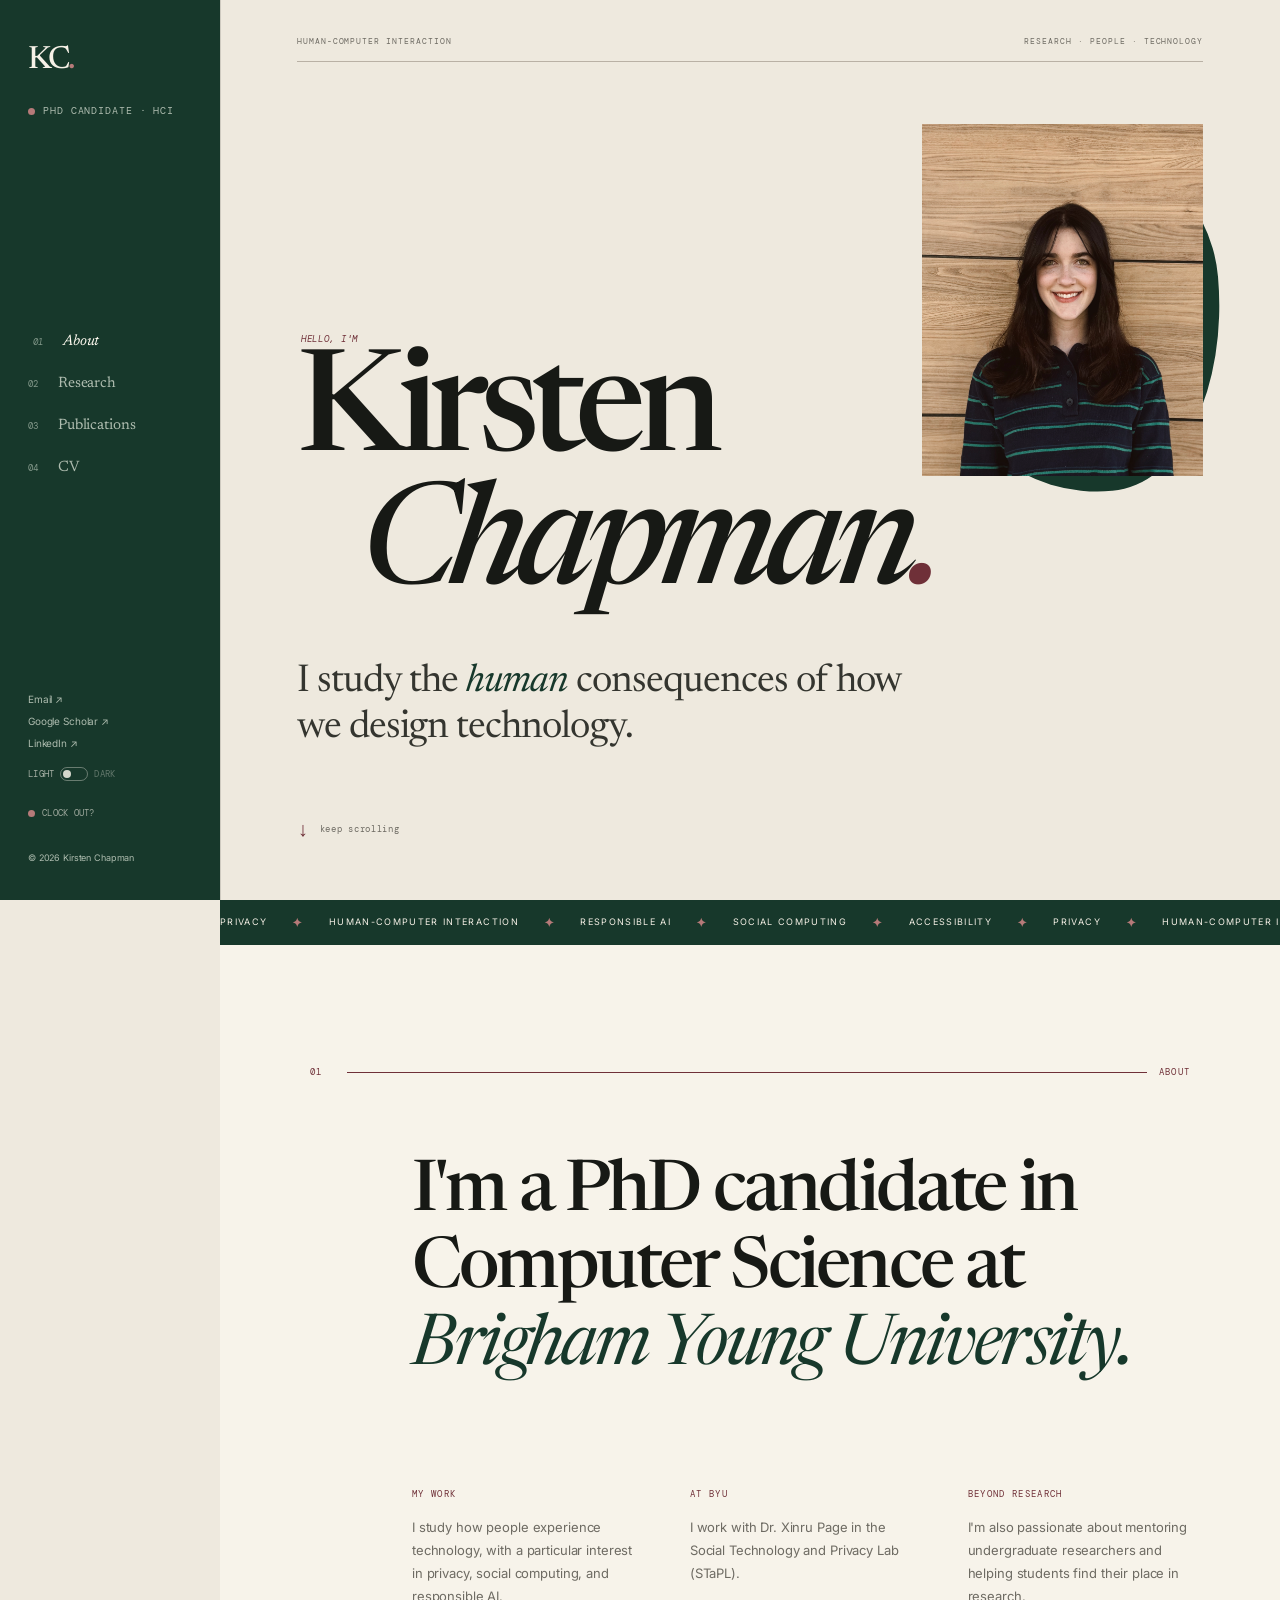
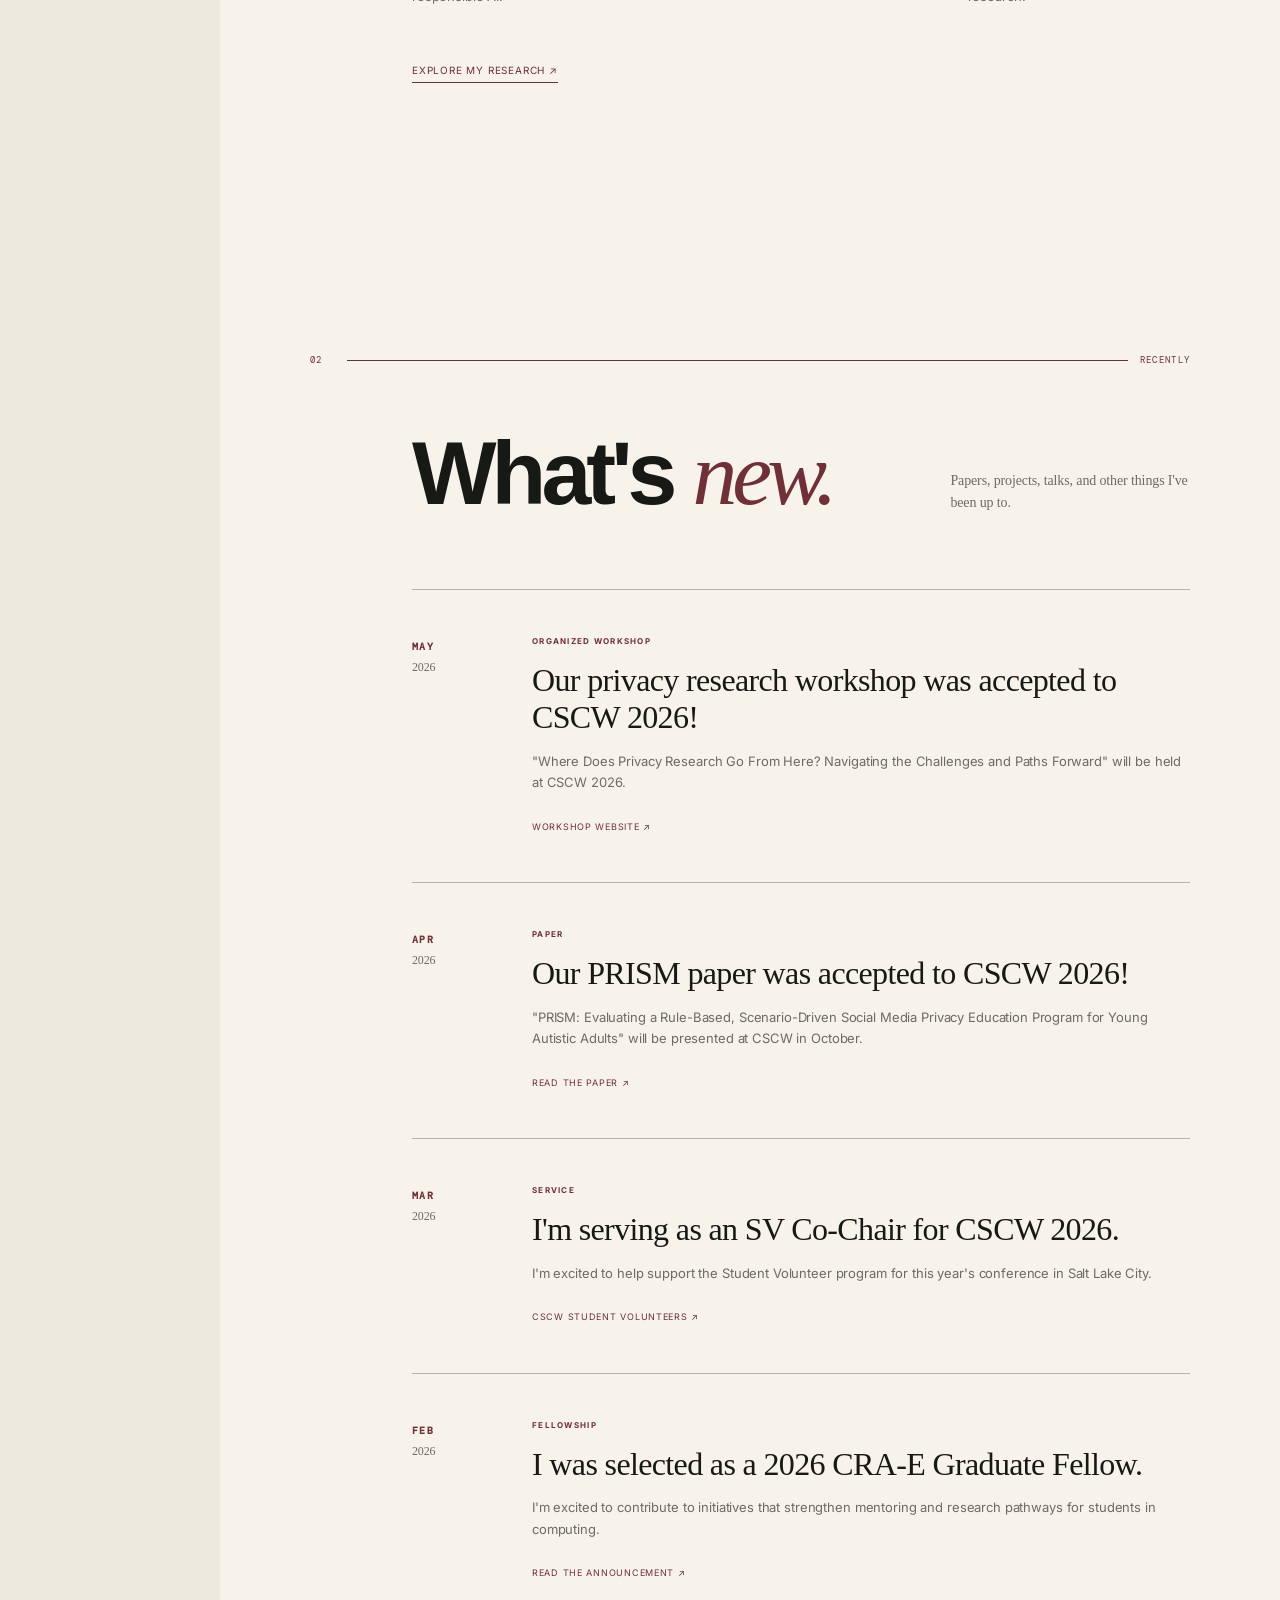
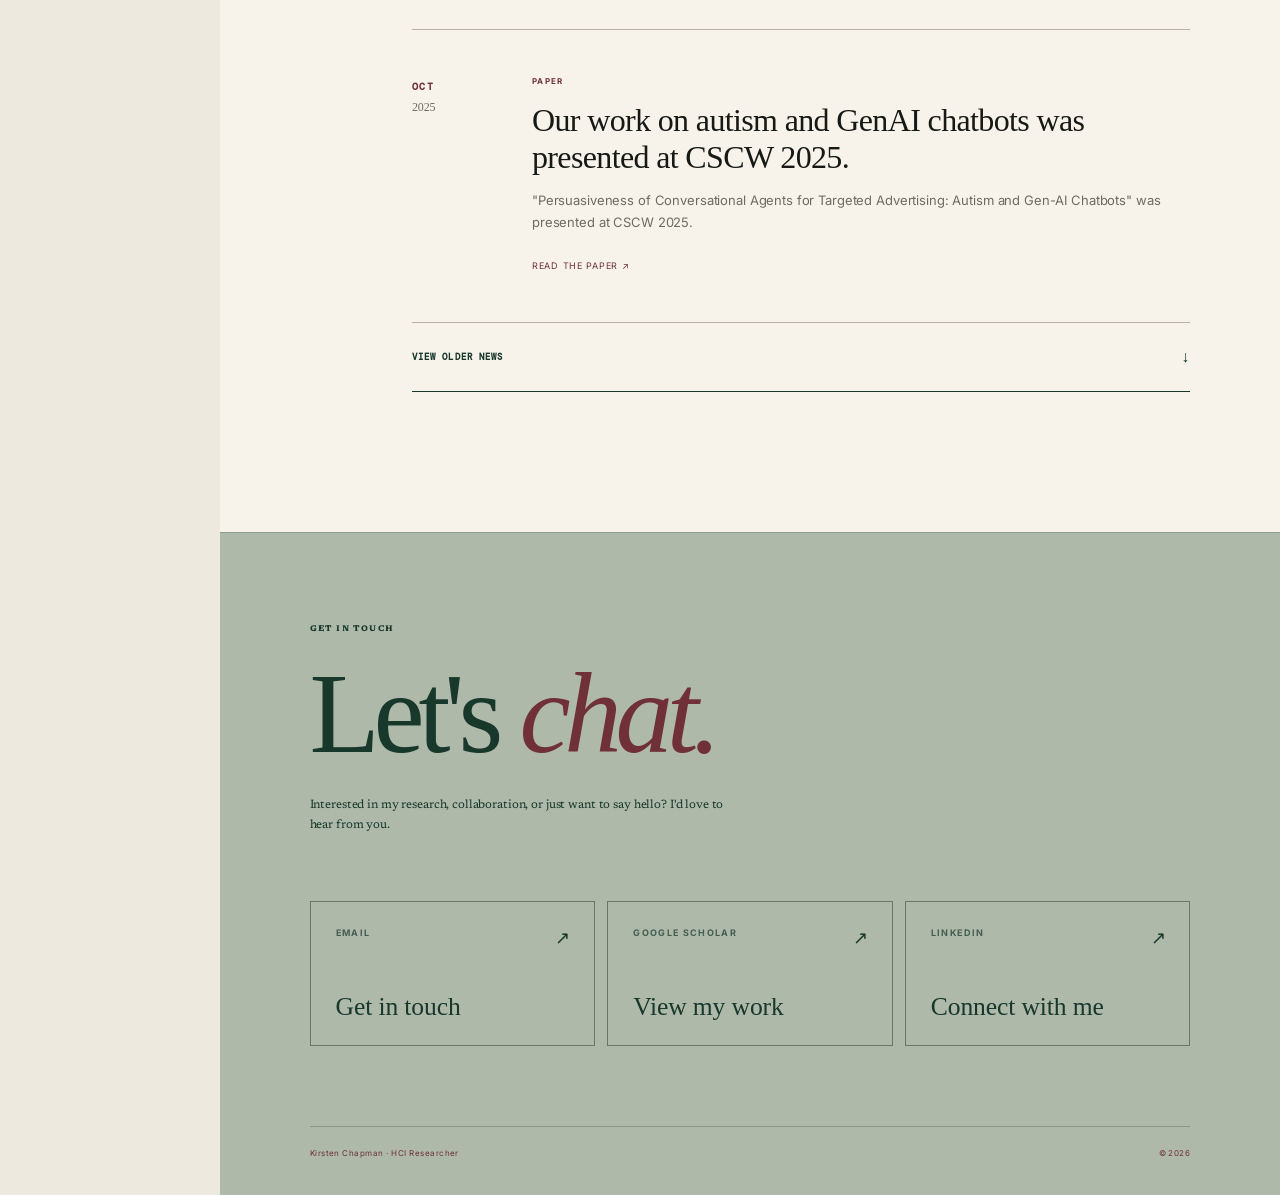
==== commit 6b11cb5a: "update" ====
--- a/index.html
+++ b/index.html
@@ -9,7 +9,7 @@
 <title>
     Kirsten Chapman — HCI Researcher
   </title>
-<link href="styles.css?v=22" rel="stylesheet"/>
+<link href="styles.css?v=23" rel="stylesheet"/>
 <link href="https://fonts.googleapis.com" rel="preconnect"/>
 <link crossorigin="" href="https://fonts.gstatic.com" rel="preconnect"/>
 <link href="https://fonts.googleapis.com/css2?family=DM+Mono:wght@300;400;500&amp;family=Inter:wght@400;500;600&amp;family=Newsreader:ital,opsz,wght@0,6..72,400;0,6..72,500;0,6..72,600;1,6..72,400;1,6..72,500&amp;display=swap" rel="stylesheet"/>
@@ -26,7 +26,7 @@
 <div class="sidebar-status">
 <span class="status-dot desktop-status-dot" aria-hidden="true"></span>
 <span class="status-text">PhD Candidate · HCI</span>
-<a href="elsewhere.html" class="mobile-clock-out" aria-label="Clock out to Elsewhere"><span class="status-dot" aria-hidden="true"></span><span>Clock out?</span></a>
+<a href="https://kirsten-is-elsewhere.com" class="mobile-clock-out" aria-label="Clock out to Elsewhere"><span class="status-dot" aria-hidden="true"></span><span>Clock out?</span></a>
     </div>
 </div>
 <nav>
@@ -60,7 +60,7 @@
 <span aria-hidden="true" class="theme-switch"><span></span></span>
 <span class="theme-toggle-alt">Dark</span>
 </button>
-<a class="clock-out-link" href="elsewhere.html" aria-label="Clock out to Elsewhere"><span class="clock-out-dot" aria-hidden="true"></span><span>Clock out?</span></a>
+<a class="clock-out-link" href="https://kirsten-is-elsewhere.com" aria-label="Clock out to Elsewhere"><span class="clock-out-dot" aria-hidden="true"></span><span>Clock out?</span></a>
 <p>
       © 2026 Kirsten Chapman
     </p>
@@ -95,16 +95,6 @@
 <div class="portrait-area">
 <div class="portrait-shape"></div>
 <img alt="Portrait of Kirsten Chapman" class="portrait" src="images/profile.jpg"/>
-<div class="portrait-note">
-<span>
-            01 / ABOUT
-          </span>
-<p>
-            researcher<br/>
-            mentor<br/>
-            human ☺
-          </p>
-</div>
 </div>
 </div>
 <div class="hero-last-name">
@@ -276,7 +266,7 @@
           Social Media Privacy Education Program for Young
           Autistic Adults" will be presented at CSCW in October.
         </p>
-<a href="https://arxiv.org/abs/2604.07531">
+<a href="https://dl.acm.org/doi/10.1145/3816987">
           Read the paper ↗︎︎
         </a>
 </div>
@@ -411,36 +401,6 @@
 <!-- ==============================
      PERSONAL
 ============================== -->
-<section class="personal">
-<div class="personal-number">
-    03 / BEYOND THE LAB
-  </div>
-<div class="personal-grid">
-<h2>
-      Researcher,<br/>
-      mentor,<br/>
-<em>person.</em>
-</h2>
-<div class="personal-copy">
-<p>
-        I care about doing research that matters
-        to the people it describes, mentoring the
-        next generation of researchers, and making
-        academia a little more human.
-      </p>
-<p>
-        Outside of research, you'll usually find me
-        exploring somewhere new, finding something
-        good to eat, knitting, or taking my dog Java
-        (yes, named after the programming language)
-        on walks around the Wasatch Front.
-      </p>
-<a href="cv.html">
-        More about me →
-      </a>
-</div>
-</div>
-</section>
 <!-- ==============================
      CONTACT
 ============================== -->
@@ -498,7 +458,7 @@
 <div class="contact-bottom">
 <span class="contact-signoff">
       Kirsten Chapman · HCI Researcher
-      <a href="elsewhere.html" class="footer-clock-out" aria-label="Clock out to Elsewhere"><span class="footer-clock-out-dot" aria-hidden="true"></span><span>Clock out?</span></a>
+      <a href="https://kirsten-is-elsewhere.com" class="footer-clock-out" aria-label="Clock out to Elsewhere"><span class="footer-clock-out-dot" aria-hidden="true"></span><span>Clock out?</span></a>
     </span>
 <span>
       © 2026
@@ -511,7 +471,7 @@
   </a>
 </div>
 </main>
-<script src="script.js?v=10"></script>
+<script src="script.js?v=11"></script>
 <!-- Cloudflare Web Analytics -->
 <script data-cf-beacon='{"token": "c75ca6f7cf0b4331afd3707bc6c81db9"}' src="https://static.cloudflareinsights.com/beacon.min.js" type="module"></script>
 <!-- End Cloudflare Web Analytics -->
--- a/styles.css
+++ b/styles.css
@@ -7629,13 +7629,17 @@
 
 .ramble-view-controls {
   width: fit-content;
-  padding: 7px;
+  padding: 10px 12px;
   border: 1px solid #8f7d70;
   background: #e5dac9;
+  font-size: 10px;
+}
+.ramble-view-controls .ramble-total-label {
+  font-size: 1.18em !important;
 }
 .ramble-count {
   border-color: transparent;
-  padding: 7px 12px;
+  padding: 8px 13px;
 }
 .ramble-count:hover,
 .ramble-count.active {
@@ -8699,3 +8703,83 @@
     font-size: clamp(56px, 19vw, 78px);
   }
 }
+
+/* ==============================
+   RESEARCH PROJECT INTERACTIONS
+============================== */
+.project-card {
+  cursor: pointer;
+  position: relative;
+  transition: background .2s ease, transform .2s ease;
+}
+.project-card:hover,
+.project-card:focus-visible {
+  background: rgba(255,255,255,.045);
+  outline: none;
+}
+.project-card:focus-visible { box-shadow: inset 0 0 0 2px var(--pink); }
+
+.project-card-action {
+  display: inline-flex;
+  align-items: center;
+  gap: 7px;
+  align-self: flex-start;
+  width: max-content;
+  max-width: 100%;
+  margin-top: 28px;
+  padding: 10px 13px;
+  border: 1px solid currentColor;
+  color: var(--pink);
+  font: 500 9px/1 "DM Mono", monospace;
+  letter-spacing: .1em;
+  text-transform: uppercase;
+  white-space: nowrap;
+  transition: background .2s ease, color .2s ease, transform .2s ease;
+}
+.project-card-action span {
+  display: inline-block;
+  font-size: 12px;
+  transition: transform .2s ease;
+}
+.project-card:hover .project-card-action,
+.project-card:focus-visible .project-card-action {
+  background: var(--pink);
+  color: #111;
+  transform: translateY(-1px);
+}
+.project-card:hover .project-card-action span,
+.project-card:focus-visible .project-card-action span { transform: translate(2px,-2px); }
+.project-card .card-bottom { margin-top: 18px; }
+
+.project-modal { position: fixed; inset: 0; z-index: 9999; display: none; }
+.project-modal.open { display: block; }
+.project-modal-backdrop { position: absolute; inset: 0; background: rgba(28,15,18,.72); backdrop-filter: blur(5px); }
+.project-modal-panel { position: absolute; top: 50%; left: 50%; width: min(760px, calc(100vw - 40px)); max-height: min(82vh, 820px); overflow-y: auto; transform: translate(-50%,-50%); background: var(--cream); color: var(--burgundy-dark); padding: clamp(32px,5vw,62px); border: 1px solid rgba(75,25,36,.18); box-shadow: 0 28px 80px rgba(0,0,0,.3); }
+.project-modal-close { position: absolute; top: 20px; right: 24px; border: 0; background: transparent; color: var(--burgundy-dark); font: 300 30px/1 "Inter", sans-serif; cursor: pointer; }
+.project-modal-kicker { margin: 0 0 14px; color: var(--oxblood); font: 500 9px "DM Mono", monospace; letter-spacing: .14em; text-transform: uppercase; }
+.project-modal h2 { margin: 0 45px 12px 0; font: 400 clamp(38px,5vw,62px)/.98 Georgia,serif; letter-spacing: -.035em; }
+.project-modal-intro { max-width: 620px; margin: 0 0 34px; font-size: 14px; line-height: 1.65; color: var(--muted); }
+.project-modal-section { border-top: 1px solid rgba(75,25,36,.18); padding-top: 22px; margin-top: 26px; }
+.project-modal-section > h3 { margin: 0 0 18px; font: 500 9px "DM Mono",monospace; letter-spacing: .14em; text-transform: uppercase; color: var(--oxblood); }
+.project-item + .project-item { margin-top: 24px; padding-top: 24px; border-top: 1px solid rgba(75,25,36,.11); }
+.project-item h4 { margin: 0 0 7px; font: 500 20px/1.2 "Newsreader",Georgia,serif; }
+.project-item p { margin: 0; font-size: 13px; line-height: 1.6; color: var(--muted); }
+.project-citation { display: block; padding: 14px 0; border-bottom: 1px solid rgba(75,25,36,.11); color: inherit; text-decoration: none; }
+.project-citation:first-of-type { border-top: 1px solid rgba(75,25,36,.11); }
+.project-citation strong { display: block; margin-bottom: 4px; font: 500 14px/1.4 "Inter",sans-serif; }
+.project-citation span { font: 400 9px "DM Mono",monospace; letter-spacing: .06em; color: var(--muted); text-transform: uppercase; }
+.project-citation:hover strong { text-decoration: underline; text-underline-offset: 3px; }
+body.modal-open { overflow: hidden; }
+html[data-theme="dark"] .project-modal-panel { background: #211b1c; color: var(--cream); border-color: rgba(255,255,255,.14); }
+html[data-theme="dark"] .project-modal-close { color: var(--cream); }
+html[data-theme="dark"] .project-modal-intro,
+html[data-theme="dark"] .project-item p,
+html[data-theme="dark"] .project-citation span { color: #b9adaf; }
+html[data-theme="dark"] .project-modal-section,
+html[data-theme="dark"] .project-item + .project-item,
+html[data-theme="dark"] .project-citation { border-color: rgba(255,255,255,.12); }
+@media (max-width: 700px) {
+  .project-card-action { padding: 9px 11px; font-size: 8px; }
+  .project-modal-panel { width: calc(100vw - 22px); max-height: 88vh; padding: 36px 25px 30px; }
+  .project-modal-close { top: 14px; right: 17px; }
+}
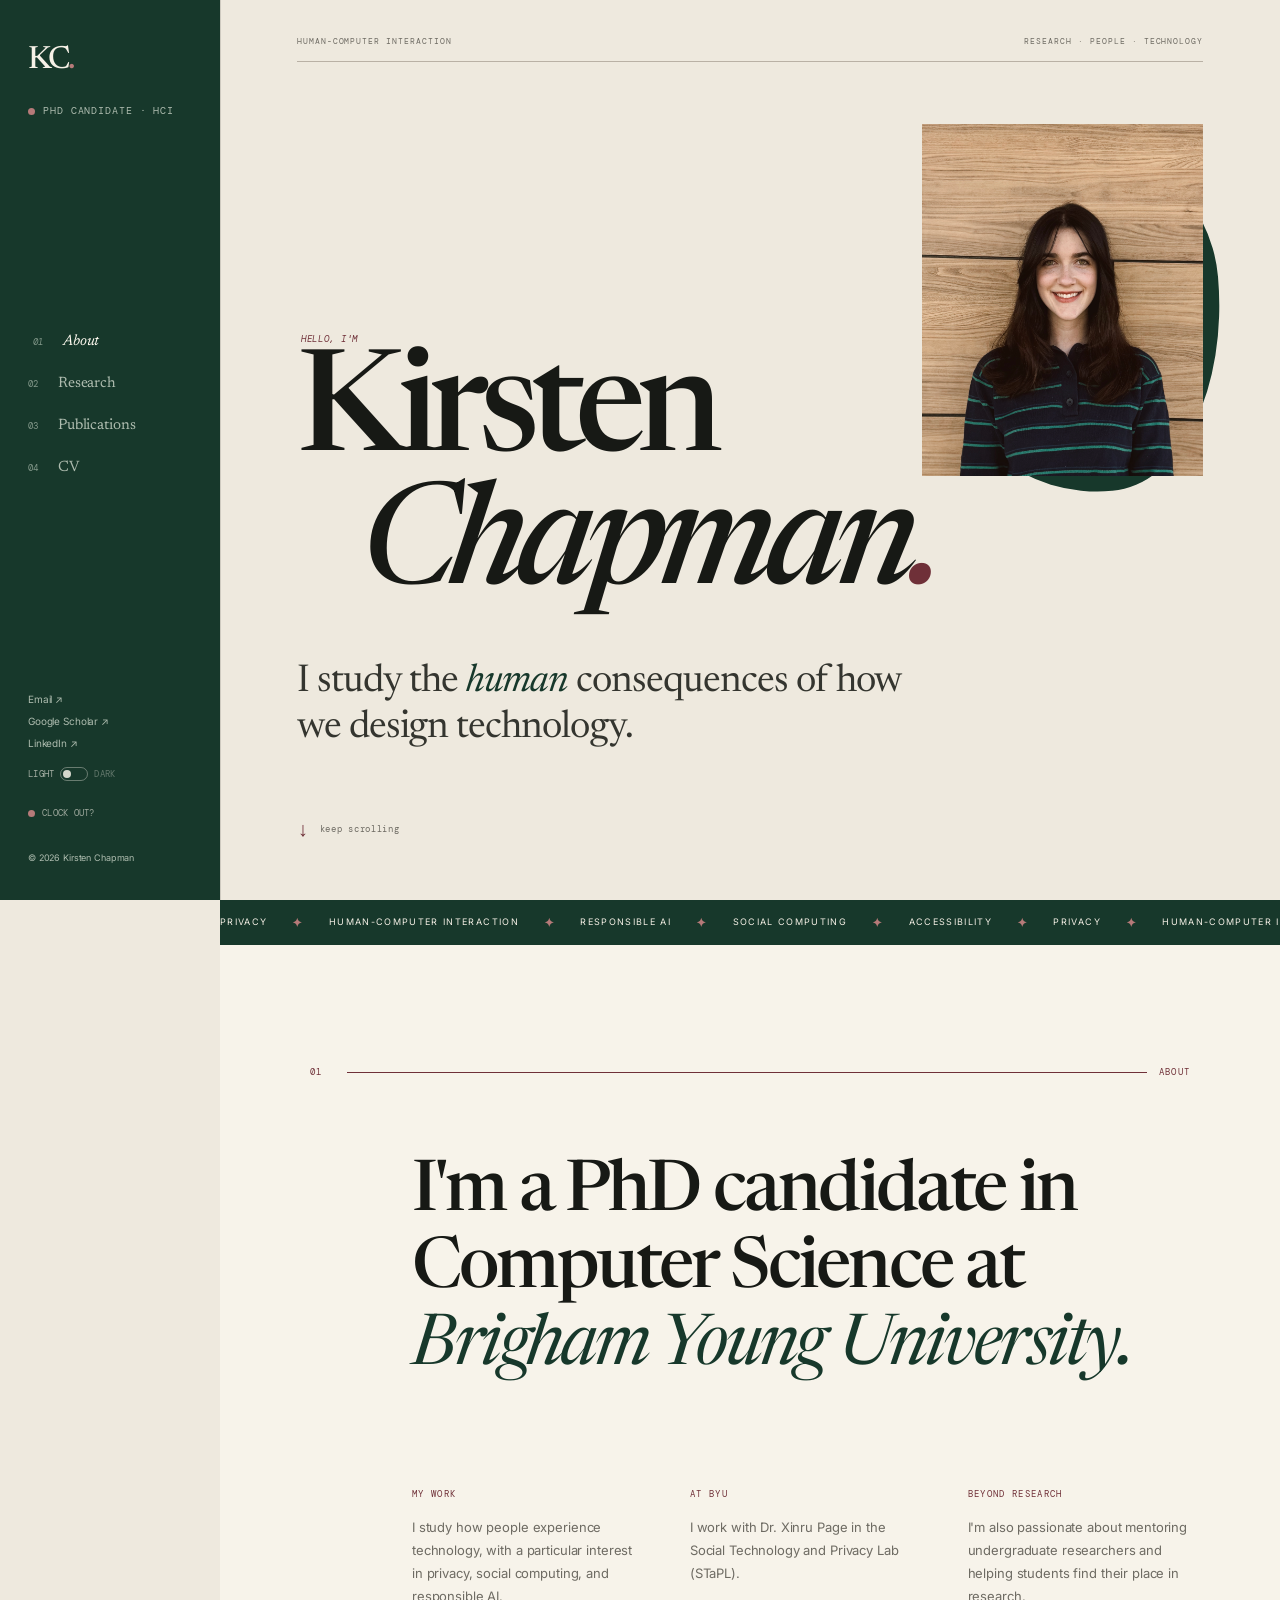
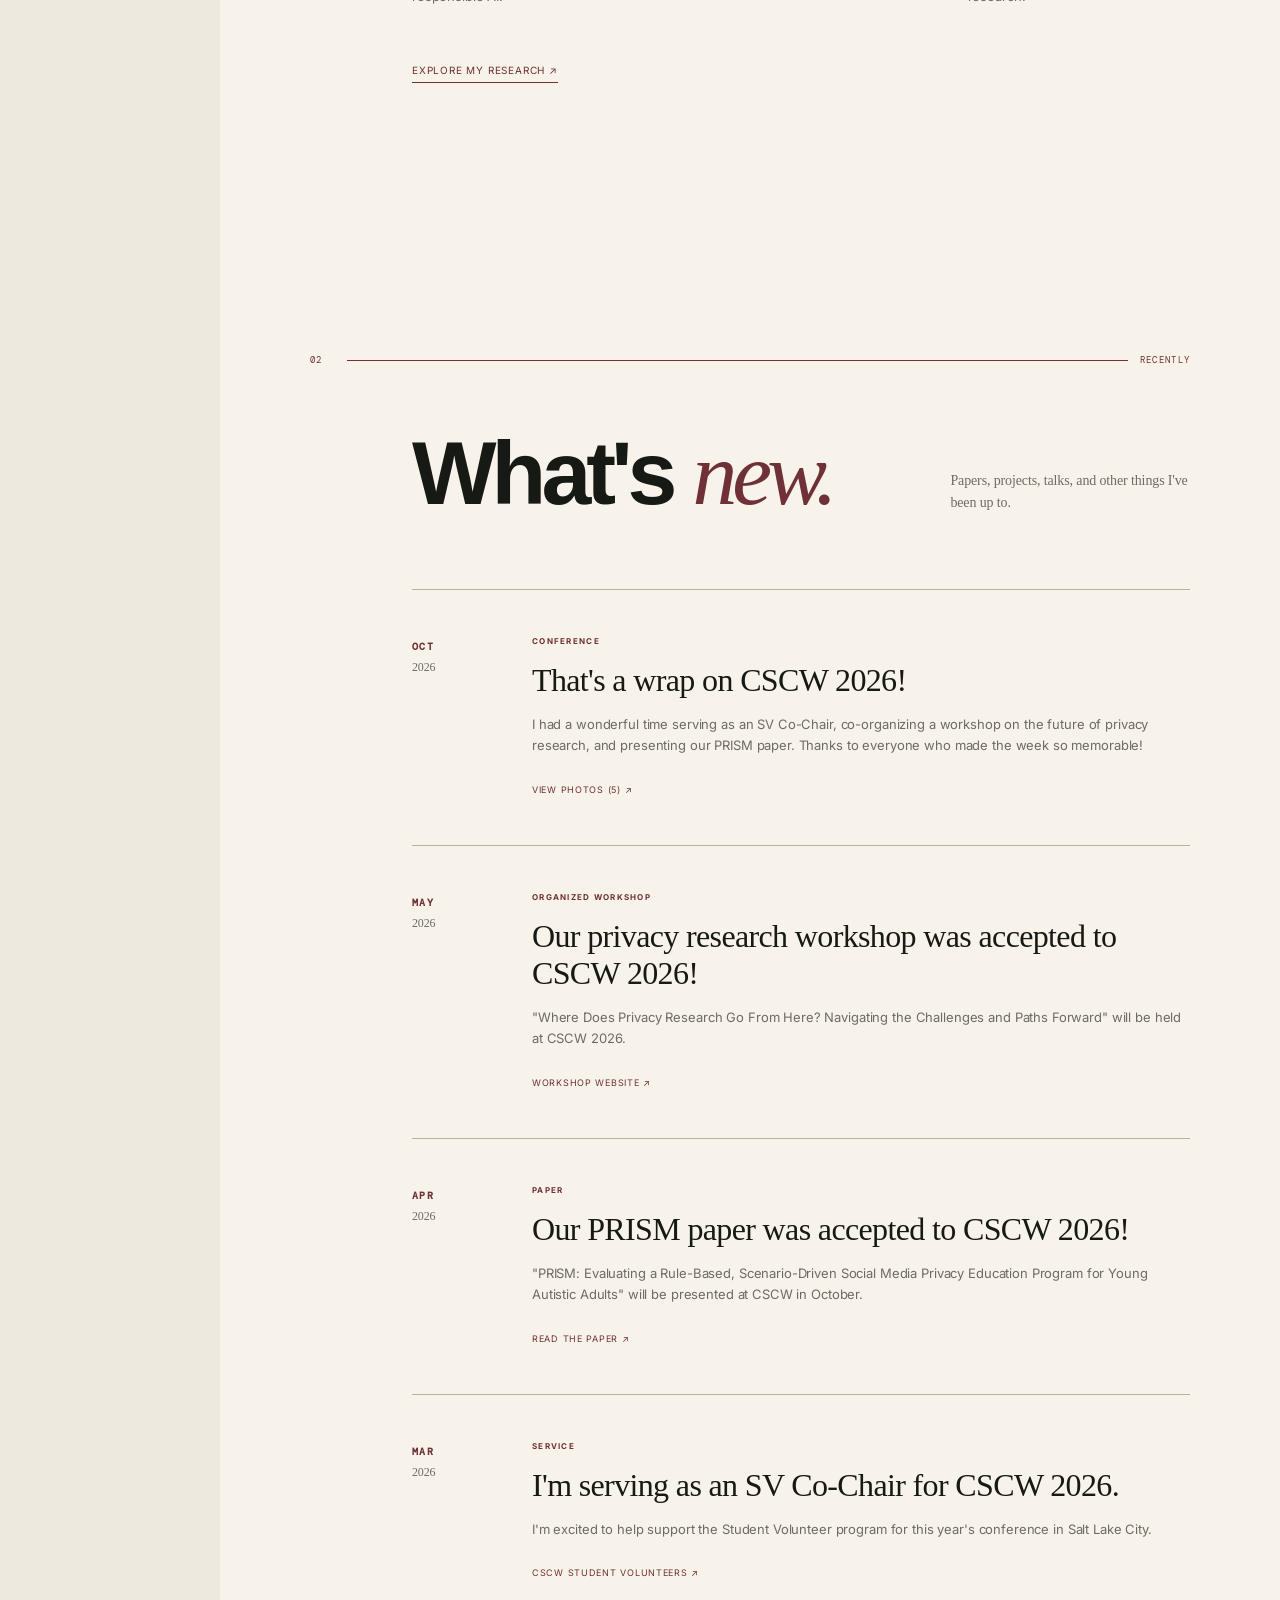
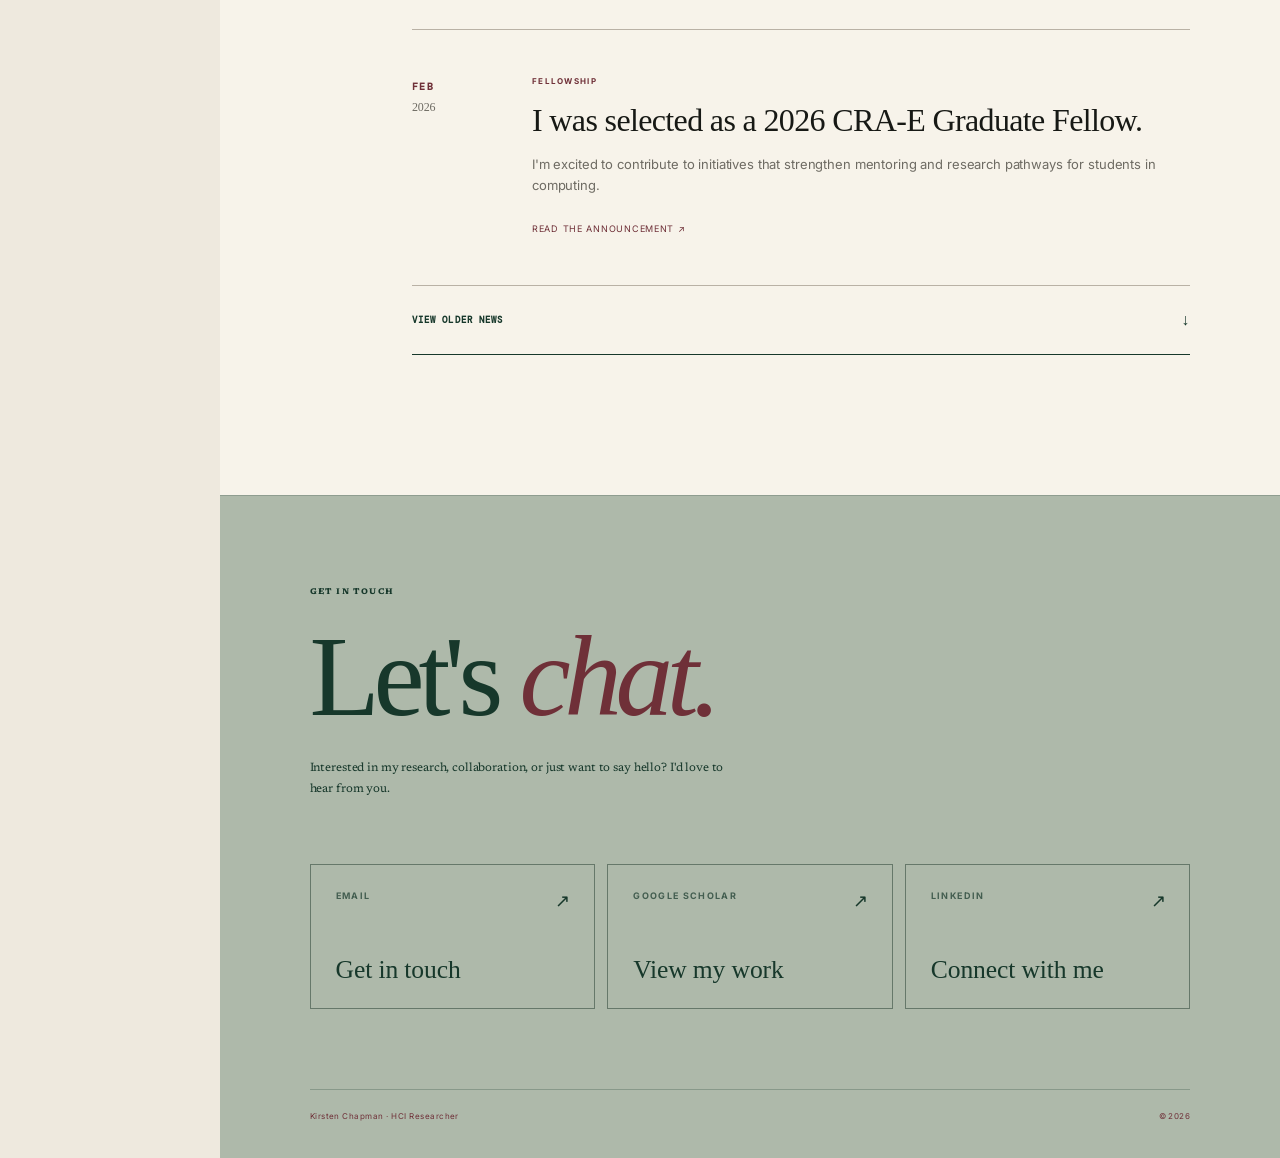
==== commit c2c4c026: "updates" ====
--- a/index.html
+++ b/index.html
@@ -217,6 +217,16 @@
     </p>
 </div>
 <div class="news-list" id="recent-news">
+<!-- OCTOBER 2026 -->
+<article class="news-item" data-date="2026-10-17">
+<div class="news-date"><span class="news-month">OCT</span><span class="news-year">2026</span></div>
+<div class="news-content">
+<span class="news-category">CONFERENCE</span>
+<h3>That's a wrap on CSCW 2026!</h3>
+<p>I had a wonderful time serving as an SV Co-Chair, co-organizing a workshop on the future of privacy research, and presenting our PRISM paper. Thanks to everyone who made the week so memorable!</p>
+<button type="button" class="news-photo-link" id="cscw-gallery-open" aria-haspopup="dialog">View photos (5) ↗</button>
+</div>
+</article>
 <!-- MAY 2026 -->
 <article class="news-item" data-date="2026-05-31">
 <div class="news-date">
@@ -471,7 +481,16 @@
   </a>
 </div>
 </main>
-<script src="script.js?v=11"></script>
+
+<!-- CSCW 2026 PHOTO GALLERY -->
+<div class="cscw-gallery" id="cscw-gallery" role="dialog" aria-modal="true" aria-label="CSCW 2026 photo gallery" hidden>
+  <div class="cscw-gallery-panel">
+    <div class="cscw-gallery-top"><span>CSCW 2026 · PHOTOS</span><button type="button" class="cscw-gallery-close" aria-label="Close gallery">✕</button></div>
+    <div class="cscw-gallery-main"><button type="button" class="cscw-gallery-prev" aria-label="Previous photo">←</button><img id="cscw-gallery-image" alt=""><button type="button" class="cscw-gallery-next" aria-label="Next photo">→</button></div>
+    <div class="cscw-gallery-bottom"><span id="cscw-gallery-caption"></span><span id="cscw-gallery-count"></span></div>
+  </div>
+</div>
+<script src="script.js?v=12"></script>
 <!-- Cloudflare Web Analytics -->
 <script data-cf-beacon='{"token": "c75ca6f7cf0b4331afd3707bc6c81db9"}' src="https://static.cloudflareinsights.com/beacon.min.js" type="module"></script>
 <!-- End Cloudflare Web Analytics -->
--- a/styles.css
+++ b/styles.css
@@ -8783,3 +8783,19 @@
   .project-modal-panel { width: calc(100vw - 22px); max-height: 88vh; padding: 36px 25px 30px; }
   .project-modal-close { top: 14px; right: 17px; }
 }
+
+/* CSCW news gallery — retains the standard news-item layout */
+.news-photo-link { display:inline-block; padding:0; border:0; background:none; color:var(--burgundy); font:inherit; font-size:9px; letter-spacing:.08em; text-transform:uppercase; cursor:pointer; }
+.news-photo-link:hover { text-decoration:underline; }
+.cscw-gallery[hidden] { display:none; }
+.cscw-gallery { position:fixed; inset:0; z-index:9999; display:flex; justify-content:center; align-items:center; padding:22px; background:rgba(20,16,18,.86); }
+.cscw-gallery-panel { width:min(960px,100%); background:#fbfaf8; padding:18px 22px 16px; box-shadow:0 15px 70px rgba(0,0,0,.24); }
+.cscw-gallery-top,.cscw-gallery-bottom { display:flex; align-items:center; justify-content:space-between; gap:20px; }
+.cscw-gallery-top { color:var(--burgundy); font-size:10px; letter-spacing:.13em; font-weight:bold; padding-bottom:14px; }
+.cscw-gallery-close,.cscw-gallery-prev,.cscw-gallery-next { border:0; background:none; cursor:pointer; color:var(--burgundy); }
+.cscw-gallery-close { font-size:19px; padding:4px 6px; }
+.cscw-gallery-main { display:grid; grid-template-columns:38px minmax(0,1fr) 38px; align-items:center; gap:8px; }
+.cscw-gallery-main img { width:100%; height:min(65vh,620px); object-fit:contain; background:#ece9e6; }
+.cscw-gallery-prev,.cscw-gallery-next { font-size:27px; padding:8px 0; }
+.cscw-gallery-bottom { padding-top:14px; color:var(--muted); font-size:12px; }
+@media(max-width:600px) { .cscw-gallery { padding:10px; } .cscw-gallery-panel { padding:12px; } .cscw-gallery-main { grid-template-columns:25px minmax(0,1fr) 25px; gap:2px; } .cscw-gallery-main img { height:min(55vh,470px); } .cscw-gallery-prev,.cscw-gallery-next { font-size:21px; } }
